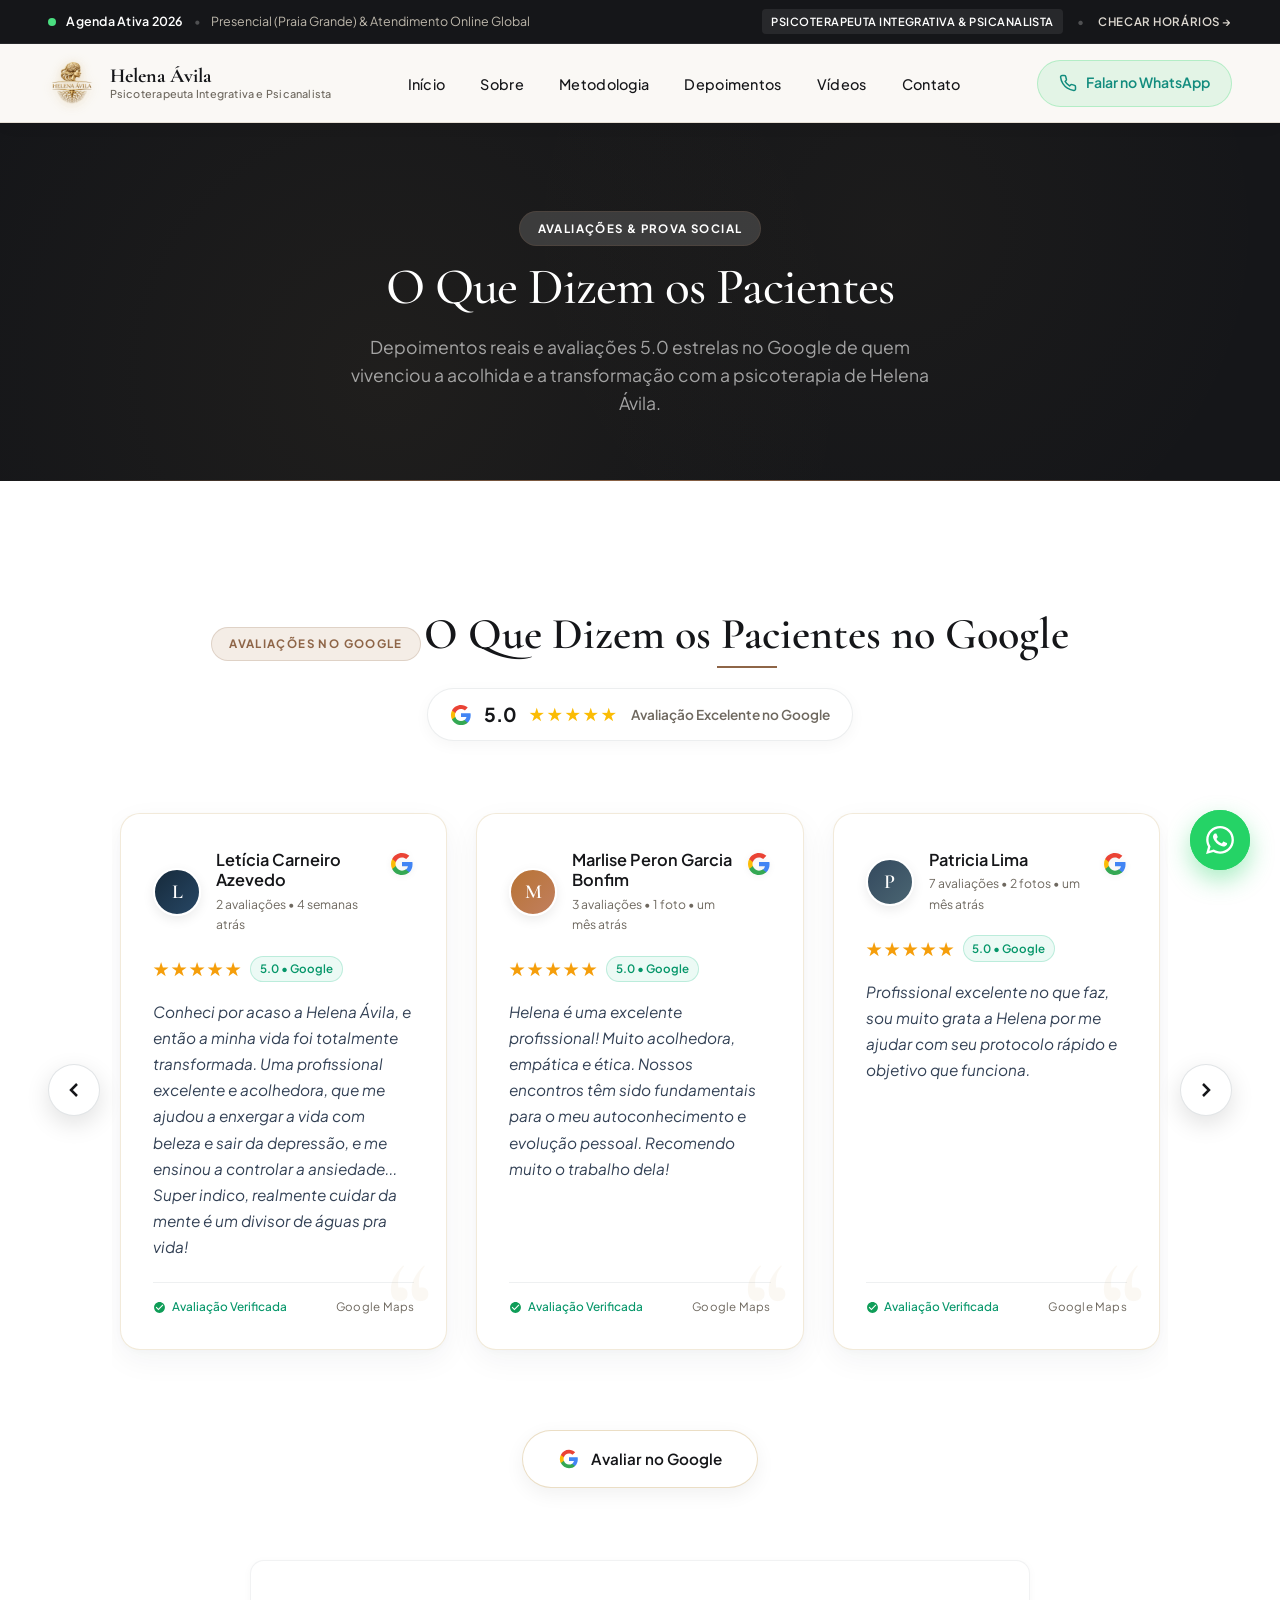
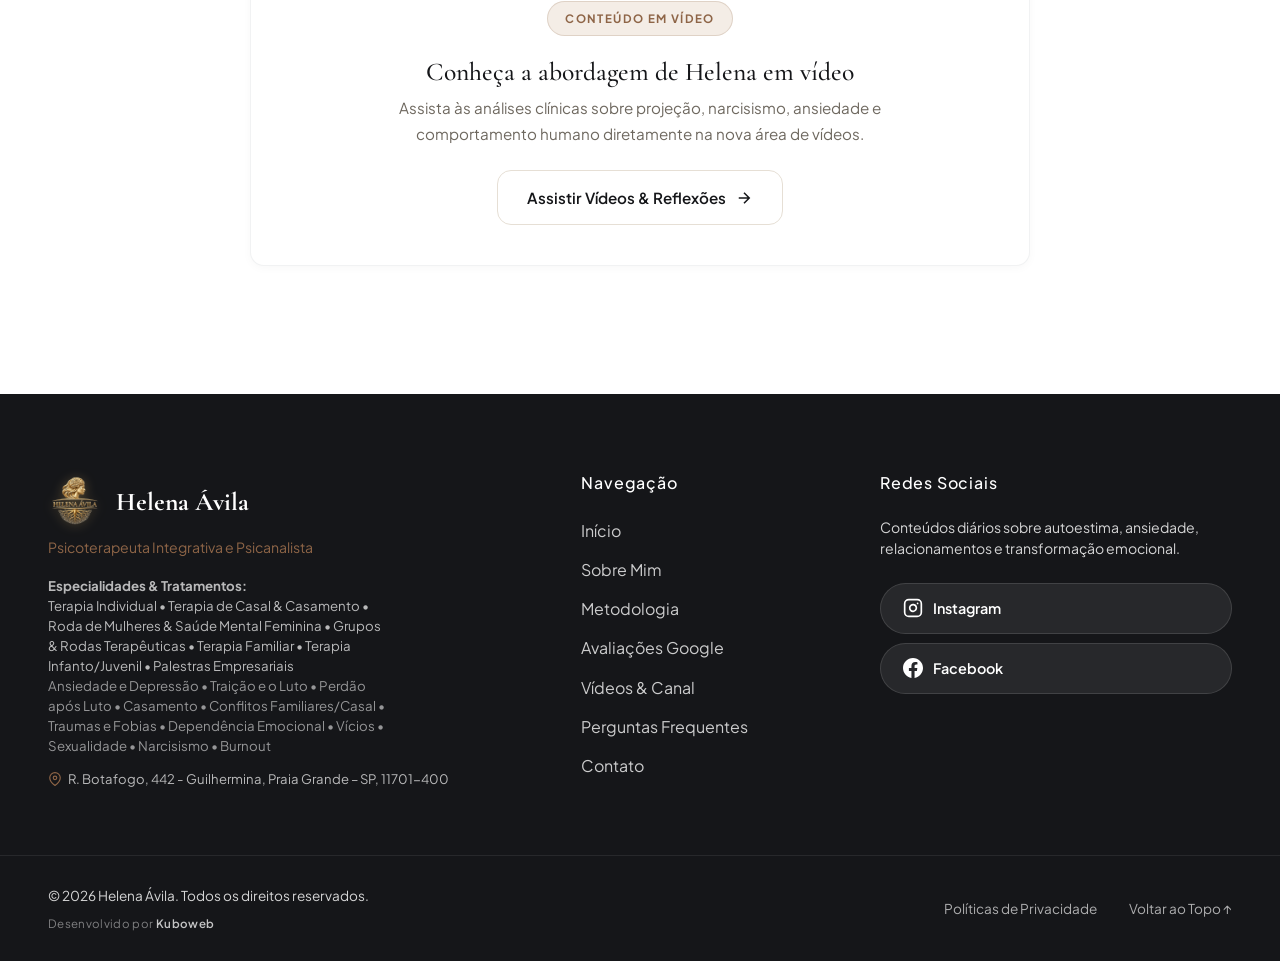
==== avaliacoes.html @ c3bb77c4 "feat(seo): add google-site-verification meta tag across all site pages" ====
<!DOCTYPE html>
<html lang="pt-BR">
<head>
    <meta charset="UTF-8">
    <meta name="viewport" content="width=device-width, initial-scale=1.0">
    <title>Avaliações & Depoimentos | Helena Ávila</title>
    <meta name="description" content="Depoimentos reais e avaliações no Google de pacientes que transformaram suas vidas através da psicoterapia integrativa com Helena Ávila.">
    <meta name="google-site-verification" content="e_6qO4ROod1NivXl5GPzTdFaNyLjVDfhzkwz6_L_9Yw">
    
    <!-- Favicon Oficial Helena Ávila -->
    <link rel="icon" type="image/svg+xml" href="assets/favicon.svg">
    <link rel="icon" type="image/png" sizes="32x32" href="assets/favicon-32x32.png">
    <link rel="icon" type="image/png" sizes="64x64" href="assets/favicon-64x64.png">
    <link rel="apple-touch-icon" sizes="180x180" href="assets/favicon-180x180.png">
    
    <!-- Google Fonts: Cormorant Garamond + Plus Jakarta Sans  -->
    <link rel="preconnect" href="https://fonts.googleapis.com">
    <link rel="preconnect" href="https://fonts.gstatic.com" crossorigin>
    <link href="https://fonts.googleapis.com/css2?family=Cormorant+Garamond:ital,wght@0,300;0,400;0,500;0,600;0,700;1,300;1,400;1,600&family=Plus+Jakarta+Sans:wght@300;400;500;600;700;800&display=swap" rel="stylesheet">
    
    <!-- Open Graph / Meta -->
    <meta property="og:type" content="website">
    <meta property="og:title" content="Avaliações & Depoimentos | Helena Ávila">
    <meta property="og:description" content="Veja depoimentos reais e vídeos explicativos sobre a abordagem integrativa da Dra. Helena Ávila.">
    <meta property="og:image" content="assets/helena.jpg">
    <meta property="og:locale" content="pt_BR">
    
    <!-- Twitter Card -->
    <meta name="twitter:card" content="summary_large_image">
    <meta name="twitter:title" content="Avaliações & Depoimentos | Helena Ávila">
    <meta name="twitter:description" content="Depoimentos reais e avaliações no Google sobre a psicoterapia com Helena Ávila.">
    <meta name="twitter:image" content="assets/helena.jpg">
    
    <link rel="canonical" href="https://helenaavilapsi.com.br/avaliacoes.html">
    <link rel="stylesheet" href="styles.css?v=35">
    <script src="https://gitzmynfamubetgujtmm.supabase.co/functions/v1/tracker-script?pid=a3b953c6-503e-4ae1-a17d-d6e2c3d93dae" defer></script>
</head>
<body>

    <!-- ================= TOP READING PROGRESS BAR ================= -->
    <div id="topProgressBar"></div>

    <!-- ================= TOP STATUS BAR  ================= -->
    <div class="top-status-bar">
        <div class="container top-status-inner">
            <div class="top-status-left">
                <span class="pulse-indicator"></span>
                <span class="status-agenda">Agenda Ativa 2026</span>
                <span class="status-divider">•</span>
                <span class="status-location">Presencial (Praia Grande) & Atendimento Online Global</span>
            </div>
            <div class="top-status-right">
                <span class="status-tag">Psicoterapeuta Integrativa & Psicanalista</span>
                <span class="status-divider">•</span>
                <a href="https://wa.me/5511995235839?text=Ol%C3%A1%20Helena,%20gostaria%20de%20consultar%20a%20disponibilidade%20de%20hor%C3%A1rios." target="_blank" rel="noopener noreferrer" class="status-link">
                    Checar Horários &rarr;
                </a>
            </div>
        </div>
    </div>

    <!-- 1. CABEÇALHO (HEADER) - Sticky & Glassmorphism -->
    <header class="header" id="header">
        <div class="container header-inner">
            <div class="logo">
                <a href="index.html#inicio" class="logo-link">
                    <span class="logo-mark">
                        <img src="assets/logo.png" alt="Helena Ávila" class="logo-img" width="48" height="48">
                    </span>
                    <div class="logo-text">
                        <span class="logo-name">Helena Ávila</span>
                        <span class="logo-title">Psicoterapeuta Integrativa e Psicanalista</span>
                    </div>
                </a>
            </div>
            
            <nav class="nav" id="nav">
                <ul class="nav-list">
                    <li><a href="index.html#inicio">Início</a></li>
                    <li><a href="sobre.html">Sobre</a></li>
                    <li><a href="index.html#metodologia">Metodologia</a></li>
                    <li><a href="avaliacoes.html" class="active">Depoimentos</a></li>
                    <li><a href="videos.html">Vídeos</a></li>
                    <li class="mobile-only-nav"><a href="index.html#faq">FAQ</a></li>
                    <li><a href="index.html#contato">Contato</a></li>
                </ul>
            </nav>
            
            <div class="header-cta">
                <a href="https://wa.me/5511995235839?text=Ol%C3%A1%20Helena,%20gostaria%20de%20agendar%20uma%20consulta." target="_blank" rel="noopener noreferrer" class="btn btn-whatsapp-header">
                    <svg width="18" height="18" viewBox="0 0 24 24" fill="none" stroke="currentColor" stroke-width="2" stroke-linecap="round" stroke-linejoin="round"><path d="M22 16.92v3a2 2 0 0 1-2.18 2 19.79 19.79 0 0 1-8.63-3.07 19.5 19.5 0 0 1-6-6 19.79 19.79 0 0 1-3.07-8.67A2 2 0 0 1 4.11 2h3a2 2 0 0 1 2 1.72 12.84 12.84 0 0 0 .7 2.81 2 2 0 0 1-.45 2.11L8.09 9.91a16 16 0 0 0 6 6l1.27-1.27a2 2 0 0 1 2.11-.45 12.84 12.84 0 0 0 2.81.7A2 2 0 0 1 22 16.92z"></path></svg>
                    <span>Falar no WhatsApp</span>
                </a>
            </div>
            
            <button class="mobile-menu-btn" id="mobile-menu-btn" aria-label="Abrir Menu">
                <svg width="24" height="24" viewBox="0 0 24 24" fill="none" stroke="currentColor" stroke-width="2" stroke-linecap="round" stroke-linejoin="round"><line x1="3" y1="12" x2="21" y2="12"></line><line x1="3" y1="6" x2="21" y2="6"></line><line x1="3" y1="18" x2="21" y2="18"></line></svg>
            </button>
        </div>
    </header>

    <!-- PAGE HERO BANNER -->
    <section class="page-hero" id="avaliacoes">
        <div class="container">
            <div class="page-hero-content reveal">
                <span class="section-tag light">AVALIAÇÕES & PROVA SOCIAL</span>
                <h1 class="page-hero-title">O Que Dizem os Pacientes</h1>
                <p class="page-hero-subtitle">Depoimentos reais e avaliações 5.0 estrelas no Google de quem vivenciou a acolhida e a transformação com a psicoterapia de Helena Ávila.</p>
            </div>
        </div>
    </section>

    <!-- SEÇÃO DEPOIMENTOS / AVALIAÇÕES DO GOOGLE -->
    <section class="testimonials section-padding" id="depoimentos">
        <div class="container">
            <div class="section-header text-center reveal reveal-delay-1">
                <span class="section-tag">AVALIAÇÕES NO GOOGLE</span>
                <h2 class="section-title">O Que Dizem os Pacientes no Google</h2>
                
                <!-- Google Overall Rating Badge -->
                <a href="https://www.google.com/maps/place/Praiagrandepsi/@-24.0033653,-46.4264921,17z/data=!4m18!1m9!3m8!1s0x94ce1db57f46091d:0x496f5e3bb13f9293!2sPraiagrandepsi!8m2!3d-24.0033653!4d-46.4217285!9m1!1b1!16s%2Fg%2F11bwhb7x9n!3m7!1s0x94ce1db57f46091d:0x496f5e3bb13f9293!8m2!3d-24.0033653!4d-46.4217285!9m1!1b1!16s%2Fg%2F11bwhb7x9n?entry=ttu&g_ep=EgoyMDI2MDgzMS4wIKXMDSoASAFQAw%3D%3D" target="_blank" rel="noopener noreferrer" class="google-rating-badge mt-sm" title="Ver avaliações no Google">
                    <svg width="22" height="22" viewBox="0 0 24 24"><path fill="#4285F4" d="M22.56 12.25c0-.78-.07-1.53-.2-2.25H12v4.26h5.92c-.26 1.37-1.04 2.53-2.21 3.31v2.77h3.57c2.08-1.92 3.28-4.74 3.28-8.09z"/><path fill="#34A853" d="M12 23c2.97 0 5.46-.98 7.28-2.66l-3.57-2.77c-.98.66-2.23 1.06-3.71 1.06-2.86 0-5.29-1.93-6.16-4.53H2.18v2.84C3.99 20.53 7.7 23 12 23z"/><path fill="#FBBC05" d="M5.84 14.09c-.22-.66-.35-1.36-.35-2.09s.13-1.43.35-2.09V7.06H2.18C1.43 8.55 1 10.22 1 12s.43 3.45 1.18 4.94l2.85-2.22.81-.63z"/><path fill="#EA4335" d="M12 5.38c1.62 0 3.06.56 4.21 1.64l3.15-3.15C17.45 2.09 14.97 1 12 1 7.7 1 3.99 3.47 2.18 7.06l3.66 2.84c.87-2.6 3.3-4.52 6.16-4.52z"/></svg>
                    <span class="score">5.0</span>
                    <span class="stars-gold">★★★★★</span>
                    <span class="count">Avaliação Excelente no Google</span>
                </a>
            </div>

            <div class="testimonials-carousel-wrapper reveal reveal-delay-1">
                <button class="carousel-btn prev-btn" id="prevReviewBtn" aria-label="Avaliação Anterior">
                    <svg width="24" height="24" viewBox="0 0 24 24" fill="none" stroke="currentColor" stroke-width="2.5"><path d="M15 18l-6-6 6-6"/></svg>
                </button>

                <div class="testimonials-slider" id="testimonialsSlider">
                <!-- Real Review 1 -->
                <div class="testimonial-card google-card reveal reveal-delay-1">
                    <div class="google-card-header">
                        <div class="author-avatar-google">L</div>
                        <div class="author-info">
                            <strong>Letícia Carneiro Azevedo</strong>
                            <span class="review-date">2 avaliações • 4 semanas atrás</span>
                        </div>
                        <svg class="google-g-icon" width="22" height="22" viewBox="0 0 24 24"><path fill="#4285F4" d="M22.56 12.25c0-.78-.07-1.53-.2-2.25H12v4.26h5.92c-.26 1.37-1.04 2.53-2.21 3.31v2.77h3.57c2.08-1.92 3.28-4.74 3.28-8.09z"/><path fill="#34A853" d="M12 23c2.97 0 5.46-.98 7.28-2.66l-3.57-2.77c-.98.66-2.23 1.06-3.71 1.06-2.86 0-5.29-1.93-6.16-4.53H2.18v2.84C3.99 20.53 7.7 23 12 23z"/><path fill="#FBBC05" d="M5.84 14.09c-.22-.66-.35-1.36-.35-2.09s.13-1.43.35-2.09V7.06H2.18C1.43 8.55 1 10.22 1 12s.43 3.45 1.18 4.94l2.85-2.22.81-.63z"/><path fill="#EA4335" d="M12 5.38c1.62 0 3.06.56 4.21 1.64l3.15-3.15C17.45 2.09 14.97 1 12 1 7.7 1 3.99 3.47 2.18 7.06l3.66 2.84c.87-2.6 3.3-4.52 6.16-4.52z"/></svg>
                    </div>
                    <div class="stars-gold mb-sm">★★★★★</div>
                    <p class="testimonial-quote">Conheci por acaso a Helena Ávila, e então a minha vida foi totalmente transformada. Uma profissional excelente e acolhedora, que me ajudou a enxergar a vida com beleza e sair da depressão, e me ensinou a controlar a ansiedade... Super indico, realmente cuidar da mente é um divisor de águas pra vida!</p>
                    <div class="testimonial-card-footer">
                        <span class="verified-tag"><svg width="13" height="13" viewBox="0 0 24 24" fill="#0F9D58"><path d="M12 2C6.48 2 2 6.48 2 12s4.48 10 10 10 10-4.48 10-10S17.52 2 12 2zm-2 15l-5-5 1.41-1.41L10 14.17l7.59-7.59L19 8l-9 9z"/></svg>Avaliação Verificada</span>
                        <span class="source-tag">Google Maps</span>
                    </div>
                </div>

                <!-- Real Review 2 -->
                <div class="testimonial-card google-card reveal reveal-delay-1">
                    <div class="google-card-header">
                        <div class="author-avatar-google">M</div>
                        <div class="author-info">
                            <strong>Marlise Peron Garcia Bonfim</strong>
                            <span class="review-date">3 avaliações • 1 foto • um mês atrás</span>
                        </div>
                        <svg class="google-g-icon" width="22" height="22" viewBox="0 0 24 24"><path fill="#4285F4" d="M22.56 12.25c0-.78-.07-1.53-.2-2.25H12v4.26h5.92c-.26 1.37-1.04 2.53-2.21 3.31v2.77h3.57c2.08-1.92 3.28-4.74 3.28-8.09z"/><path fill="#34A853" d="M12 23c2.97 0 5.46-.98 7.28-2.66l-3.57-2.77c-.98.66-2.23 1.06-3.71 1.06-2.86 0-5.29-1.93-6.16-4.53H2.18v2.84C3.99 20.53 7.7 23 12 23z"/><path fill="#FBBC05" d="M5.84 14.09c-.22-.66-.35-1.36-.35-2.09s.13-1.43.35-2.09V7.06H2.18C1.43 8.55 1 10.22 1 12s.43 3.45 1.18 4.94l2.85-2.22.81-.63z"/><path fill="#EA4335" d="M12 5.38c1.62 0 3.06.56 4.21 1.64l3.15-3.15C17.45 2.09 14.97 1 12 1 7.7 1 3.99 3.47 2.18 7.06l3.66 2.84c.87-2.6 3.3-4.52 6.16-4.52z"/></svg>
                    </div>
                    <div class="stars-gold mb-sm">★★★★★</div>
                    <p class="testimonial-quote">Helena é uma excelente profissional! Muito acolhedora, empática e ética. Nossos encontros têm sido fundamentais para o meu autoconhecimento e evolução pessoal. Recomendo muito o trabalho dela!</p>
                    <div class="testimonial-card-footer">
                        <span class="verified-tag"><svg width="13" height="13" viewBox="0 0 24 24" fill="#0F9D58"><path d="M12 2C6.48 2 2 6.48 2 12s4.48 10 10 10 10-4.48 10-10S17.52 2 12 2zm-2 15l-5-5 1.41-1.41L10 14.17l7.59-7.59L19 8l-9 9z"/></svg>Avaliação Verificada</span>
                        <span class="source-tag">Google Maps</span>
                    </div>
                </div>

                <!-- Real Review 3 -->
                <div class="testimonial-card google-card reveal reveal-delay-1">
                    <div class="google-card-header">
                        <div class="author-avatar-google">P</div>
                        <div class="author-info">
                            <strong>Patricia Lima</strong>
                            <span class="review-date">7 avaliações • 2 fotos • um mês atrás</span>
                        </div>
                        <svg class="google-g-icon" width="22" height="22" viewBox="0 0 24 24"><path fill="#4285F4" d="M22.56 12.25c0-.78-.07-1.53-.2-2.25H12v4.26h5.92c-.26 1.37-1.04 2.53-2.21 3.31v2.77h3.57c2.08-1.92 3.28-4.74 3.28-8.09z"/><path fill="#34A853" d="M12 23c2.97 0 5.46-.98 7.28-2.66l-3.57-2.77c-.98.66-2.23 1.06-3.71 1.06-2.86 0-5.29-1.93-6.16-4.53H2.18v2.84C3.99 20.53 7.7 23 12 23z"/><path fill="#FBBC05" d="M5.84 14.09c-.22-.66-.35-1.36-.35-2.09s.13-1.43.35-2.09V7.06H2.18C1.43 8.55 1 10.22 1 12s.43 3.45 1.18 4.94l2.85-2.22.81-.63z"/><path fill="#EA4335" d="M12 5.38c1.62 0 3.06.56 4.21 1.64l3.15-3.15C17.45 2.09 14.97 1 12 1 7.7 1 3.99 3.47 2.18 7.06l3.66 2.84c.87-2.6 3.3-4.52 6.16-4.52z"/></svg>
                    </div>
                    <div class="stars-gold mb-sm">★★★★★</div>
                    <p class="testimonial-quote">Profissional excelente no que faz, sou muito grata a Helena por me ajudar com seu protocolo rápido e objetivo que funciona.</p>
                    <div class="testimonial-card-footer">
                        <span class="verified-tag"><svg width="13" height="13" viewBox="0 0 24 24" fill="#0F9D58"><path d="M12 2C6.48 2 2 6.48 2 12s4.48 10 10 10 10-4.48 10-10S17.52 2 12 2zm-2 15l-5-5 1.41-1.41L10 14.17l7.59-7.59L19 8l-9 9z"/></svg>Avaliação Verificada</span>
                        <span class="source-tag">Google Maps</span>
                    </div>
                </div>

                <!-- Real Review 4 -->
                <div class="testimonial-card google-card reveal reveal-delay-1">
                    <div class="google-card-header">
                        <div class="author-avatar-google">E</div>
                        <div class="author-info">
                            <strong>Eduardo Luiz da Silva</strong>
                            <span class="review-date">2 avaliações • um mês atrás</span>
                        </div>
                        <svg class="google-g-icon" width="22" height="22" viewBox="0 0 24 24"><path fill="#4285F4" d="M22.56 12.25c0-.78-.07-1.53-.2-2.25H12v4.26h5.92c-.26 1.37-1.04 2.53-2.21 3.31v2.77h3.57c2.08-1.92 3.28-4.74 3.28-8.09z"/><path fill="#34A853" d="M12 23c2.97 0 5.46-.98 7.28-2.66l-3.57-2.77c-.98.66-2.23 1.06-3.71 1.06-2.86 0-5.29-1.93-6.16-4.53H2.18v2.84C3.99 20.53 7.7 23 12 23z"/><path fill="#FBBC05" d="M5.84 14.09c-.22-.66-.35-1.36-.35-2.09s.13-1.43.35-2.09V7.06H2.18C1.43 8.55 1 10.22 1 12s.43 3.45 1.18 4.94l2.85-2.22.81-.63z"/><path fill="#EA4335" d="M12 5.38c1.62 0 3.06.56 4.21 1.64l3.15-3.15C17.45 2.09 14.97 1 12 1 7.7 1 3.99 3.47 2.18 7.06l3.66 2.84c.87-2.6 3.3-4.52 6.16-4.52z"/></svg>
                    </div>
                    <div class="stars-gold mb-sm">★★★★★</div>
                    <p class="testimonial-quote">Vou contar como está sendo minha experiência, estamos realizando a terapia de casal com a Dra. Helena... Eu e minha esposa particularmente adoramos o método de trabalho dela. É uma terapia onde você tem começo, meio e fim. Agradecemos muito pela ajuda.</p>
                    <div class="testimonial-card-footer">
                        <span class="verified-tag"><svg width="13" height="13" viewBox="0 0 24 24" fill="#0F9D58"><path d="M12 2C6.48 2 2 6.48 2 12s4.48 10 10 10 10-4.48 10-10S17.52 2 12 2zm-2 15l-5-5 1.41-1.41L10 14.17l7.59-7.59L19 8l-9 9z"/></svg>Avaliação Verificada</span>
                        <span class="source-tag">Google Maps</span>
                    </div>
                </div>

                <!-- Real Review 5 -->
                <div class="testimonial-card google-card reveal reveal-delay-1">
                    <div class="google-card-header">
                        <div class="author-avatar-google">R</div>
                        <div class="author-info">
                            <strong>Rose Domingues</strong>
                            <span class="review-date">1 avaliação • um mês atrás</span>
                        </div>
                        <svg class="google-g-icon" width="22" height="22" viewBox="0 0 24 24"><path fill="#4285F4" d="M22.56 12.25c0-.78-.07-1.53-.2-2.25H12v4.26h5.92c-.26 1.37-1.04 2.53-2.21 3.31v2.77h3.57c2.08-1.92 3.28-4.74 3.28-8.09z"/><path fill="#34A853" d="M12 23c2.97 0 5.46-.98 7.28-2.66l-3.57-2.77c-.98.66-2.23 1.06-3.71 1.06-2.86 0-5.29-1.93-6.16-4.53H2.18v2.84C3.99 20.53 7.7 23 12 23z"/><path fill="#FBBC05" d="M5.84 14.09c-.22-.66-.35-1.36-.35-2.09s.13-1.43.35-2.09V7.06H2.18C1.43 8.55 1 10.22 1 12s.43 3.45 1.18 4.94l2.85-2.22.81-.63z"/><path fill="#EA4335" d="M12 5.38c1.62 0 3.06.56 4.21 1.64l3.15-3.15C17.45 2.09 14.97 1 12 1 7.7 1 3.99 3.47 2.18 7.06l3.66 2.84c.87-2.6 3.3-4.52 6.16-4.52z"/></svg>
                    </div>
                    <div class="stars-gold mb-sm">★★★★★</div>
                    <p class="testimonial-quote">Cheguei numa situação em que realmente precisava de ajuda de uma profissional como a Dra. Helena Ávila, que me ajudou e continua me ajudando a destravar vários pontos da minha vida. Uma profissional que honra seu trabalho e atua com uma calmaria admirável. Só tenho a agradecer de coração.</p>
                    <div class="testimonial-card-footer">
                        <span class="verified-tag"><svg width="13" height="13" viewBox="0 0 24 24" fill="#0F9D58"><path d="M12 2C6.48 2 2 6.48 2 12s4.48 10 10 10 10-4.48 10-10S17.52 2 12 2zm-2 15l-5-5 1.41-1.41L10 14.17l7.59-7.59L19 8l-9 9z"/></svg>Avaliação Verificada</span>
                        <span class="source-tag">Google Maps</span>
                    </div>
                </div>

                <!-- Real Review 6 -->
                <div class="testimonial-card google-card reveal reveal-delay-1">
                    <div class="google-card-header">
                        <div class="author-avatar-google">N</div>
                        <div class="author-info">
                            <strong>Next info</strong>
                            <span class="review-date">1 avaliação • um mês atrás</span>
                        </div>
                        <svg class="google-g-icon" width="22" height="22" viewBox="0 0 24 24"><path fill="#4285F4" d="M22.56 12.25c0-.78-.07-1.53-.2-2.25H12v4.26h5.92c-.26 1.37-1.04 2.53-2.21 3.31v2.77h3.57c2.08-1.92 3.28-4.74 3.28-8.09z"/><path fill="#34A853" d="M12 23c2.97 0 5.46-.98 7.28-2.66l-3.57-2.77c-.98.66-2.23 1.06-3.71 1.06-2.86 0-5.29-1.93-6.16-4.53H2.18v2.84C3.99 20.53 7.7 23 12 23z"/><path fill="#FBBC05" d="M5.84 14.09c-.22-.66-.35-1.36-.35-2.09s.13-1.43.35-2.09V7.06H2.18C1.43 8.55 1 10.22 1 12s.43 3.45 1.18 4.94l2.85-2.22.81-.63z"/><path fill="#EA4335" d="M12 5.38c1.62 0 3.06.56 4.21 1.64l3.15-3.15C17.45 2.09 14.97 1 12 1 7.7 1 3.99 3.47 2.18 7.06l3.66 2.84c.87-2.6 3.3-4.52 6.16-4.52z"/></svg>
                    </div>
                    <div class="stars-gold mb-sm">★★★★★</div>
                    <p class="testimonial-quote">Passei com a Dra. Helena em terapia de casal. Foi excelente, conseguimos hoje ter um olhar e um diálogo diferente e com certeza muito melhor. Muito obrigada.</p>
                    <div class="testimonial-card-footer">
                        <span class="verified-tag"><svg width="13" height="13" viewBox="0 0 24 24" fill="#0F9D58"><path d="M12 2C6.48 2 2 6.48 2 12s4.48 10 10 10 10-4.48 10-10S17.52 2 12 2zm-2 15l-5-5 1.41-1.41L10 14.17l7.59-7.59L19 8l-9 9z"/></svg>Avaliação Verificada</span>
                        <span class="source-tag">Google Maps</span>
                    </div>
                </div>

                <!-- Real Review 7 -->
                <div class="testimonial-card google-card reveal reveal-delay-1">
                    <div class="google-card-header">
                        <div class="author-avatar-google">H</div>
                        <div class="author-info">
                            <strong>Henrique Augusto</strong>
                            <span class="review-date">1 avaliação • um mês atrás</span>
                        </div>
                        <svg class="google-g-icon" width="22" height="22" viewBox="0 0 24 24"><path fill="#4285F4" d="M22.56 12.25c0-.78-.07-1.53-.2-2.25H12v4.26h5.92c-.26 1.37-1.04 2.53-2.21 3.31v2.77h3.57c2.08-1.92 3.28-4.74 3.28-8.09z"/><path fill="#34A853" d="M12 23c2.97 0 5.46-.98 7.28-2.66l-3.57-2.77c-.98.66-2.23 1.06-3.71 1.06-2.86 0-5.29-1.93-6.16-4.53H2.18v2.84C3.99 20.53 7.7 23 12 23z"/><path fill="#FBBC05" d="M5.84 14.09c-.22-.66-.35-1.36-.35-2.09s.13-1.43.35-2.09V7.06H2.18C1.43 8.55 1 10.22 1 12s.43 3.45 1.18 4.94l2.85-2.22.81-.63z"/><path fill="#EA4335" d="M12 5.38c1.62 0 3.06.56 4.21 1.64l3.15-3.15C17.45 2.09 14.97 1 12 1 7.7 1 3.99 3.47 2.18 7.06l3.66 2.84c.87-2.6 3.3-4.52 6.16-4.52z"/></svg>
                    </div>
                    <div class="stars-gold mb-sm">★★★★★</div>
                    <p class="testimonial-quote">Dra. Helena, excelente profissional. Adorei o método de atendimento por protocolo. Muita gratidão pelo acolhimento e pelos resultados.</p>
                    <div class="testimonial-card-footer">
                        <span class="verified-tag"><svg width="13" height="13" viewBox="0 0 24 24" fill="#0F9D58"><path d="M12 2C6.48 2 2 6.48 2 12s4.48 10 10 10 10-4.48 10-10S17.52 2 12 2zm-2 15l-5-5 1.41-1.41L10 14.17l7.59-7.59L19 8l-9 9z"/></svg>Avaliação Verificada</span>
                        <span class="source-tag">Google Maps</span>
                    </div>
                </div>

                <!-- Real Review 8 -->
                <div class="testimonial-card google-card reveal reveal-delay-1">
                    <div class="google-card-header">
                        <div class="author-avatar-google">M</div>
                        <div class="author-info">
                            <strong>Miriam Silva</strong>
                            <span class="review-date">4 avaliações • 3 fotos • 5 meses atrás</span>
                        </div>
                        <svg class="google-g-icon" width="22" height="22" viewBox="0 0 24 24"><path fill="#4285F4" d="M22.56 12.25c0-.78-.07-1.53-.2-2.25H12v4.26h5.92c-.26 1.37-1.04 2.53-2.21 3.31v2.77h3.57c2.08-1.92 3.28-4.74 3.28-8.09z"/><path fill="#34A853" d="M12 23c2.97 0 5.46-.98 7.28-2.66l-3.57-2.77c-.98.66-2.23 1.06-3.71 1.06-2.86 0-5.29-1.93-6.16-4.53H2.18v2.84C3.99 20.53 7.7 23 12 23z"/><path fill="#FBBC05" d="M5.84 14.09c-.22-.66-.35-1.36-.35-2.09s.13-1.43.35-2.09V7.06H2.18C1.43 8.55 1 10.22 1 12s.43 3.45 1.18 4.94l2.85-2.22.81-.63z"/><path fill="#EA4335" d="M12 5.38c1.62 0 3.06.56 4.21 1.64l3.15-3.15C17.45 2.09 14.97 1 12 1 7.7 1 3.99 3.47 2.18 7.06l3.66 2.84c.87-2.6 3.3-4.52 6.16-4.52z"/></svg>
                    </div>
                    <div class="stars-gold mb-sm">★★★★★</div>
                    <p class="testimonial-quote">Dra. Helena me ajudou muito na terapia de casal. A integração de Neurociência e Constelação pra mim foram o grande diferencial. Obrigada e indico com certeza. Poucas sessões e já me sinto outra pessoa.</p>
                    <div class="testimonial-card-footer">
                        <span class="verified-tag"><svg width="13" height="13" viewBox="0 0 24 24" fill="#0F9D58"><path d="M12 2C6.48 2 2 6.48 2 12s4.48 10 10 10 10-4.48 10-10S17.52 2 12 2zm-2 15l-5-5 1.41-1.41L10 14.17l7.59-7.59L19 8l-9 9z"/></svg>Avaliação Verificada</span>
                        <span class="source-tag">Google Maps</span>
                    </div>
                </div>

                <!-- Real Review 9 -->
                <div class="testimonial-card google-card reveal reveal-delay-1">
                    <div class="google-card-header">
                        <div class="author-avatar-google">P</div>
                        <div class="author-info">
                            <strong>Perfumerie Bronze</strong>
                            <span class="review-date">1 avaliação • 5 meses atrás</span>
                        </div>
                        <svg class="google-g-icon" width="22" height="22" viewBox="0 0 24 24"><path fill="#4285F4" d="M22.56 12.25c0-.78-.07-1.53-.2-2.25H12v4.26h5.92c-.26 1.37-1.04 2.53-2.21 3.31v2.77h3.57c2.08-1.92 3.28-4.74 3.28-8.09z"/><path fill="#34A853" d="M12 23c2.97 0 5.46-.98 7.28-2.66l-3.57-2.77c-.98.66-2.23 1.06-3.71 1.06-2.86 0-5.29-1.93-6.16-4.53H2.18v2.84C3.99 20.53 7.7 23 12 23z"/><path fill="#FBBC05" d="M5.84 14.09c-.22-.66-.35-1.36-.35-2.09s.13-1.43.35-2.09V7.06H2.18C1.43 8.55 1 10.22 1 12s.43 3.45 1.18 4.94l2.85-2.22.81-.63z"/><path fill="#EA4335" d="M12 5.38c1.62 0 3.06.56 4.21 1.64l3.15-3.15C17.45 2.09 14.97 1 12 1 7.7 1 3.99 3.47 2.18 7.06l3.66 2.84c.87-2.6 3.3-4.52 6.16-4.52z"/></svg>
                    </div>
                    <div class="stars-gold mb-sm">★★★★★</div>
                    <p class="testimonial-quote">Dra. Helena Ávila, desde a primeira sessão já vi que o processo seria transformador. As técnicas aplicadas e as sessões são simplesmente esclarecedoras. O melhor é termos uma verdadeira aula de como a mente funciona para mudar padrões. Gratidão, super indico.</p>
                    <div class="testimonial-card-footer">
                        <span class="verified-tag"><svg width="13" height="13" viewBox="0 0 24 24" fill="#0F9D58"><path d="M12 2C6.48 2 2 6.48 2 12s4.48 10 10 10 10-4.48 10-10S17.52 2 12 2zm-2 15l-5-5 1.41-1.41L10 14.17l7.59-7.59L19 8l-9 9z"/></svg>Avaliação Verificada</span>
                        <span class="source-tag">Google Maps</span>
                    </div>
                </div>

                <!-- Real Review 10 -->
                <div class="testimonial-card google-card reveal reveal-delay-1">
                    <div class="google-card-header">
                        <div class="author-avatar-google">F</div>
                        <div class="author-info">
                            <strong>Fernando Mathias</strong>
                            <span class="review-date">2 avaliações • 5 meses atrás</span>
                        </div>
                        <svg class="google-g-icon" width="22" height="22" viewBox="0 0 24 24"><path fill="#4285F4" d="M22.56 12.25c0-.78-.07-1.53-.2-2.25H12v4.26h5.92c-.26 1.37-1.04 2.53-2.21 3.31v2.77h3.57c2.08-1.92 3.28-4.74 3.28-8.09z"/><path fill="#34A853" d="M12 23c2.97 0 5.46-.98 7.28-2.66l-3.57-2.77c-.98.66-2.23 1.06-3.71 1.06-2.86 0-5.29-1.93-6.16-4.53H2.18v2.84C3.99 20.53 7.7 23 12 23z"/><path fill="#FBBC05" d="M5.84 14.09c-.22-.66-.35-1.36-.35-2.09s.13-1.43.35-2.09V7.06H2.18C1.43 8.55 1 10.22 1 12s.43 3.45 1.18 4.94l2.85-2.22.81-.63z"/><path fill="#EA4335" d="M12 5.38c1.62 0 3.06.56 4.21 1.64l3.15-3.15C17.45 2.09 14.97 1 12 1 7.7 1 3.99 3.47 2.18 7.06l3.66 2.84c.87-2.6 3.3-4.52 6.16-4.52z"/></svg>
                    </div>
                    <div class="stars-gold mb-sm">★★★★★</div>
                    <p class="testimonial-quote">O que dizer sobre a pessoa que me tirou do olho do furacão? Dra. Helena, você foi fantástica. Graças à terapia minha vida mudou completamente, meu relacionamento se reestruturou e vivemos em paz e felizes. Obrigado por tudo.</p>
                    <div class="testimonial-card-footer">
                        <span class="verified-tag"><svg width="13" height="13" viewBox="0 0 24 24" fill="#0F9D58"><path d="M12 2C6.48 2 2 6.48 2 12s4.48 10 10 10 10-4.48 10-10S17.52 2 12 2zm-2 15l-5-5 1.41-1.41L10 14.17l7.59-7.59L19 8l-9 9z"/></svg>Avaliação Verificada</span>
                        <span class="source-tag">Google Maps</span>
                    </div>
                </div>
            </div>

            <button class="carousel-btn next-btn" id="nextReviewBtn" aria-label="Próxima Avaliação">
                <svg width="24" height="24" viewBox="0 0 24 24" fill="none" stroke="currentColor" stroke-width="2.5"><path d="M9 18l6-6-6-6"/></svg>
            </button>
        </div>

        <div class="carousel-action text-center mt-lg reveal reveal-delay-1">
            <a href="https://www.google.com/maps/place/Praiagrandepsi/@-24.0033653,-46.4264921,17z/data=!4m18!1m9!3m8!1s0x94ce1db57f46091d:0x496f5e3bb13f9293!2sPraiagrandepsi!8m2!3d-24.0033653!4d-46.4217285!9m1!1b1!16s%2Fg%2F11bwhb7x9n!3m7!1s0x94ce1db57f46091d:0x496f5e3bb13f9293!8m2!3d-24.0033653!4d-46.4217285!9m1!1b1!16s%2Fg%2F11bwhb7x9n?entry=ttu&g_ep=EgoyMDI2MDgzMS4wIKXMDSoASAFQAw%3D%3D" target="_blank" rel="noopener noreferrer" class="btn btn-secondary btn-google-review" style="display:inline-flex; align-items:center; justify-content:center; gap:0.75rem; padding:0.95rem 2.2rem; background:#FFFFFF; color:var(--color-navy); border:1.5px solid rgba(197,160,89,0.35); border-radius:50px; font-weight:600; text-decoration:none; box-shadow:0 6px 20px rgba(0,0,0,0.06);">
                <svg width="20" height="20" viewBox="0 0 24 24"><path fill="#4285F4" d="M22.56 12.25c0-.78-.07-1.53-.2-2.25H12v4.26h5.92c-.26 1.37-1.04 2.53-2.21 3.31v2.77h3.57c2.08-1.92 3.28-4.74 3.28-8.09z"/><path fill="#34A853" d="M12 23c2.97 0 5.46-.98 7.28-2.66l-3.57-2.77c-.98.66-2.23 1.06-3.71 1.06-2.86 0-5.29-1.93-6.16-4.53H2.18v2.84C3.99 20.53 7.7 23 12 23z"/><path fill="#FBBC05" d="M5.84 14.09c-.22-.66-.35-1.36-.35-2.09s.13-1.43.35-2.09V7.06H2.18C1.43 8.55 1 10.22 1 12s.43 3.45 1.18 4.94l2.85-2.22.81-.63z"/><path fill="#EA4335" d="M12 5.38c1.62 0 3.06.56 4.21 1.64l3.15-3.15C17.45 2.09 14.97 1 12 1 7.7 1 3.99 3.47 2.18 7.06l3.66 2.84c.87-2.6 3.3-4.52 6.16-4.52z"/></svg>
                <span>Avaliar no Google</span>
            </a>
        </div>

        <!-- Card de Ligação para a Seção de Vídeos -->
        <div class="video-bridge-card reveal" style="margin-top: 4.5rem; text-align: center; background: #FFFFFF; padding: 2.5rem 2rem; border-radius: var(--radius-md); border: 1px solid rgba(22,42,59,0.06); box-shadow: var(--shadow-subtle); max-width: 780px; margin-left: auto; margin-right: auto;">
            <span class="section-tag">CONTEÚDO EM VÍDEO</span>
            <h3 style="font-family: var(--font-serif); font-size: 1.6rem; color: var(--color-navy); margin: 0.6rem 0 0.5rem;">Conheça a abordagem de Helena em vídeo</h3>
            <p style="color: var(--color-text-muted); max-width: 540px; margin: 0 auto 1.5rem; font-size: 0.95rem;">Assista às análises clínicas sobre projeção, narcisismo, ansiedade e comportamento humano diretamente na nova área de vídeos.</p>
            <a href="videos.html" class="btn btn-outline">
                <span>Assistir Vídeos & Reflexões</span>
                <svg width="18" height="18" viewBox="0 0 24 24" fill="none" stroke="currentColor" stroke-width="2"><path d="M5 12h14M12 5l7 7-7 7"/></svg>
            </a>
        </div>
    </div>
</section>

    <!-- 7. RODAPÉ (FOOTER) -->
    <footer class="footer">
        <div class="container footer-inner">
            <div class="footer-col brand-col">
                <div class="footer-logo">
                    <span class="logo-mark footer-logo-mark">
                        <img src="assets/logo.png" alt="Helena Ávila" class="logo-img" width="54" height="54">
                    </span>
                    <span>Helena Ávila</span>
                </div>
                <p class="footer-tagline">Psicoterapeuta Integrativa e Psicanalista</p>
                <p class="footer-audience" style="font-size:0.83rem; line-height:1.5; color:rgba(255,255,255,0.7);"><strong>Especialidades & Tratamentos:</strong><br>Terapia Individual • Terapia de Casal & Casamento • Roda de Mulheres & Saúde Mental Feminina • Grupos & Rodas Terapêuticas • Terapia Familiar • Terapia Infanto/Juvenil • Palestras Empresariais<br><span style="color:rgba(255,255,255,0.55);">Ansiedade e Depressão • Traição e o Luto • Perdão após Luto • Casamento • Conflitos Familiares/Casal • Traumas e Fobias • Dependência Emocional • Vícios • Sexualidade • Narcisismo • Burnout</span></p>
                <p class="footer-address mt-sm" style="font-size:0.82rem; color:rgba(255,255,255,0.7); display:flex; align-items:center; gap:0.4rem;"><a href="https://maps.app.goo.gl/bXotk5yftdAp8iNk8" target="_blank" rel="noopener noreferrer" style="color:inherit; text-decoration:none; display:flex; align-items:center; gap:0.4rem;"><svg width="14" height="14" viewBox="0 0 24 24" fill="none" stroke="var(--color-terracotta)" stroke-width="2"><path d="M21 10c0 7-9 13-9 13s-9-6-9-13a9 9 0 0 1 18 0z"></path><circle cx="12" cy="10" r="3"></circle></svg> R. Botafogo, 442 - Guilhermina, Praia Grande – SP, 11701-400</a></p>
            </div>
            
            <div class="footer-col links-col">
                <h4>Navegação</h4>
                <ul>
                    <li><a href="index.html#inicio">Início</a></li>
                    <li><a href="sobre.html">Sobre Mim</a></li>
                    <li><a href="index.html#metodologia">Metodologia</a></li>
                    <li><a href="avaliacoes.html">Avaliações Google</a></li>
                    <li><a href="videos.html">Vídeos & Canal</a></li>
                    <li><a href="index.html#faq">Perguntas Frequentes</a></li>
                    <li><a href="index.html#contato">Contato</a></li>
                </ul>
            </div>
            
            <div class="footer-col social-col">
                <h4>Redes Sociais</h4>
                <p class="social-info">Conteúdos diários sobre autoestima, ansiedade, relacionamentos e transformação emocional.</p>
                <div style="display:flex; flex-direction:column; gap:0.6rem;">
                    <a href="https://www.instagram.com/psihelenaavila/" target="_blank" rel="noopener noreferrer" class="instagram-btn">
                        <svg width="20" height="20" viewBox="0 0 24 24" fill="none" stroke="currentColor" stroke-width="2" stroke-linecap="round" stroke-linejoin="round"><rect x="2" y="2" width="20" height="20" rx="5" ry="5"></rect><path d="M16 11.37A4 4 0 1 1 12.63 8 4 4 0 0 1 16 11.37z"></path><line x1="17.5" y1="6.5" x2="17.51" y2="6.5"></line></svg>
                        <span>Instagram</span>
                    </a>
                    <a href="https://www.facebook.com/share/1CoARC91qZ/?mibextid=wwXIfr" target="_blank" rel="noopener noreferrer" class="facebook-btn">
                        <svg width="20" height="20" viewBox="0 0 24 24" fill="currentColor"><path d="M24 12.073c0-6.627-5.373-12-12-12s-12 5.373-12 12c0 5.99 4.388 10.954 10.125 11.854v-8.385H7.078v-3.47h3.047V9.43c0-3.007 1.792-4.669 4.533-4.669 1.312 0 2.686.235 2.686.235v2.953H15.83c-1.491 0-1.956.925-1.956 1.874v2.25h3.328l-.532 3.47h-2.796v8.385C19.612 23.027 24 18.062 24 12.073z"/></svg>
                        <span>Facebook</span>
                    </a>
                </div>
            </div>
        </div>
        
        <div class="footer-bottom">
            <div class="container footer-bottom-inner">
                <div class="footer-copyright">
                    <p>&copy; 2026 Helena Ávila. Todos os direitos reservados.</p>
                    <p style="font-size: 0.72rem; color: rgba(255,255,255,0.45); margin-top: 0.4rem; letter-spacing: 0.03em;">
                        Desenvolvido por <a href="https://kuboweb.com.br/" target="_blank" rel="noopener noreferrer" class="kuboweb-link">Kuboweb</a>
                    </p>
                </div>
                <div class="footer-legal">
                    <a href="privacidade.html">Políticas de Privacidade</a>
                    <a href="#avaliacoes">Voltar ao Topo &uarr;</a>
                </div>
            </div>
        </div>
    </footer>

    <!-- Floating WhatsApp Widget -->
    <a href="https://wa.me/5511995235839?text=Ol%C3%A1%20Helena,%20gostaria%20de%20tirar%20uma%20d%C3%BAvida%20e%20saber%20mais%20sobre%20os%20atendimentos." target="_blank" rel="noopener noreferrer" class="floating-whatsapp" aria-label="Falar com a Helena no WhatsApp">
        <svg width="28" height="28" viewBox="0 0 24 24" fill="white"><path d="M.057 24l1.687-6.163c-1.041-1.804-1.588-3.849-1.587-5.946.003-6.556 5.338-11.891 11.893-11.891 3.181.001 6.167 1.24 8.413 3.488 2.245 2.248 3.481 5.236 3.48 8.414-.003 6.557-5.338 11.892-11.893 11.892-1.99-.001-3.951-.5-5.688-1.448l-6.205 1.654zm6.597-3.807c1.676.995 3.276 1.591 5.392 1.592 5.448 0 9.886-4.434 9.889-9.885.002-5.462-4.415-9.89-9.881-9.892-5.452 0-9.887 4.434-9.889 9.884-.001 2.225.651 3.891 1.746 5.634l-.999 3.648 3.742-.981zm11.387-5.464c-.074-.124-.272-.198-.57-.347-.297-.149-1.758-.868-2.031-.967-.272-.099-.47-.149-.669.149-.198.297-.768.967-.941 1.165-.173.198-.347.223-.644.074-.297-.149-1.255-.462-2.39-1.475-.883-.788-1.48-1.761-1.653-2.059-.173-.297-.018-.458.13-.606.134-.133.297-.347.446-.521.151-.172.2-.296.3-.495.099-.198.05-.372-.025-.521-.075-.148-.669-1.611-.916-2.206-.242-.579-.487-.501-.669-.51l-.57-.01c-.198 0-.52.074-.792.372s-1.04 1.016-1.04 2.479 1.065 2.876 1.213 3.074c.149.198 2.095 3.2 5.076 4.487.709.306 1.263.489 1.694.626.712.226 1.36.194 1.872.118.571-.085 1.758-.719 2.006-1.413.248-.695.248-1.29.173-1.414z"/></svg>
        <span class="wa-tooltip">Falar com a Helena no WhatsApp</span>
    </a>

    <script src="script.js?v=16"></script>
</body>
</html>
---- styles.css ----
/* ==========================================================================
   HELENA ÁVILA - LUXURY MEDICAL & THERAPEUTIC WEBSITE STYLES
   ========================================================================== */

:root {
    /* Palette: Porcelain Ivory, Obsidian & Noble Bronze (Ellen Folly Clinical Luxury Blueprint) */
    --color-navy: #151619; /* Preto obsidiana para títulos e elementos de prestígio */
    --color-navy-light: #202227;
    --color-sage: #FAF8F5; /* Fundo suave porcelana */
    --color-sage-light: #FFFFFF;
    --color-terracotta: #8E6547; /* Bronze nobre / terracota refinado */
    --color-terracotta-hover: #755136;
    --color-terracotta-glow: rgba(142, 101, 71, 0.16);
    --color-accent-light: #F4EDE6;
    --color-botanical-sage: #45634E;
    --color-border-subtle: #E6DFD5;
    --color-border-focus: #C4B19F;
    
    --color-bg-main: #FAF8F5; /* Fundo porcelana nobre */
    --color-bg-surface: #FFFFFF;
    --color-bg-card: #FFFFFF;
    
    --color-text-main: #151619;
    --color-text-body: #3A3835;
    --color-text-muted: #6E685F;
    
    /* Fonts: Cormorant Garamond (Editorial Serif) + Plus Jakarta Sans (Modern Medical Sans) */
    --font-serif: 'Cormorant Garamond', Georgia, serif;
    --font-sans: 'Plus Jakarta Sans', -apple-system, BlinkMacSystemFont, sans-serif;
    
    /* Layout & Shadows */
    --container-width: 1240px;
    --radius-sm: 8px;
    --radius-md: 14px;
    --radius-lg: 20px;
    --radius-xl: 24px;
    --radius-pill: 100px;
    
    /* Sombras Hiper-Suaves para visual Premium Editorial */
    --shadow-subtle: 0 2px 10px rgba(21, 22, 25, 0.03);
    --shadow-card: 0 8px 24px rgba(21, 22, 25, 0.04);
    --shadow-hover: 0 20px 40px -12px rgba(21, 22, 25, 0.08);
    --shadow-glow: 0 8px 24px rgba(142, 101, 71, 0.15);
    
    --transition: all 0.35s cubic-bezier(0.16, 1, 0.3, 1);
}

/* --- Resets & Global Styles --- */
* {
    margin: 0;
    padding: 0;
    box-sizing: border-box;
}

html {
    scroll-behavior: smooth;
    scroll-padding-top: 90px;
    font-size: 16px;
}

body {
    font-family: var(--font-sans);
    background-color: var(--color-bg-main);
    color: var(--color-text-body);
    line-height: 1.7;
    overflow-x: hidden;
    position: relative;
    -webkit-font-smoothing: antialiased;
    -moz-osx-font-smoothing: grayscale;
}

body.no-scroll {
    overflow: hidden !important;
    height: 100vh;
    touch-action: none;
}

h1, h2, h3, h4 {
    font-family: var(--font-serif);
    color: var(--color-navy);
    line-height: 1.15;
    font-weight: 500; /* Mais fino, elegante e editorial */
}

.color-accent {
    color: var(--color-terracotta);
}

a {
    text-decoration: none;
    color: inherit;
    transition: var(--transition);
}

ul {
    list-style: none;
}

img {
    max-width: 100%;
    height: auto;
    display: block;
}



/* Container */
.container {
    width: 100%;
    max-width: var(--container-width);
    margin: 0 auto;
    padding: 0 1.75rem;
}

.section-padding {
    padding: 8rem 0; /* Aumentado para mais respiro (Whitespace) */
    position: relative;
    z-index: 1;
}

.text-center { text-align: center; }
.gradient-text {
    color: var(--color-terracotta);
}

/* Section Header Shared Component */
.section-tag {
    display: inline-block;
    font-size: 0.75rem;
    font-weight: 700;
    letter-spacing: 0.15em;
    text-transform: uppercase;
    color: var(--color-terracotta);
    margin-bottom: 0.75rem;
    background: var(--color-terracotta-glow);
    padding: 0.35rem 1rem;
    border-radius: var(--radius-pill);
}

.section-tag.light {
    background: rgba(255, 255, 255, 0.15);
    color: var(--color-sage-light);
}

.section-title {
    font-size: 2.75rem; /* Menor e mais elegante */
    margin-bottom: 1rem;
    font-weight: 600;
}

.section-subtitle {
    font-size: 1.1rem;
    color: var(--color-text-muted);
    max-width: 600px;
    margin: 0 auto;
}

/* --- Buttons --- */
.btn {
    display: inline-flex;
    align-items: center;
    justify-content: center;
    gap: 0.6rem;
    padding: 0.85rem 1.8rem;
    font-family: var(--font-sans);
    font-size: 0.95rem;
    font-weight: 600;
    border-radius: var(--radius-pill);
    border: none;
    cursor: pointer;
    transition: var(--transition);
}

.btn-terracotta {
    background: var(--color-terracotta);
    color: #FFFFFF;
}

.btn-terracotta:hover {
    background: var(--color-terracotta-hover);
    transform: translateY(-2px);
}

.btn-glow {
    box-shadow: 0 4px 12px var(--color-terracotta-glow);
}

.btn-glow:hover {
    box-shadow: 0 14px 36px var(--color-terracotta-glow);
}

.btn-outline {
    background: transparent;
    color: var(--color-navy);
    border: 2px solid var(--color-navy);
}

.btn-outline:hover {
    background: var(--color-navy);
    color: #FFFFFF;
}

.btn-secondary,
.btn-google-review {
    background: #FFFFFF;
    color: var(--color-navy);
    border: 1.5px solid rgba(22, 42, 59, 0.15);
    box-shadow: 0 4px 14px rgba(22, 42, 59, 0.06);
}

.btn-secondary:hover,
.btn-google-review:hover {
    background: #FFFFFF;
    color: var(--color-terracotta);
    border-color: var(--color-terracotta);
    transform: translateY(-2px);
    box-shadow: 0 8px 24px rgba(193, 127, 95, 0.16);
}

.btn-large {
    padding: 1.1rem 2.2rem;
    font-size: 1rem;
}

.btn-block {
    width: 100%;
}

.btn-whatsapp-header {
    background: rgba(37, 211, 102, 0.1);
    color: #128C7E;
    border: 1px solid rgba(37, 211, 102, 0.25);
    padding: 0.65rem 1.3rem;
    font-size: 0.88rem;
}

.btn-whatsapp-header:hover {
    background: #25D366;
    color: #FFFFFF;
    border-color: #25D366;
    box-shadow: 0 8px 20px rgba(37, 211, 102, 0.3);
}

.btn-whatsapp-solid {
    background: #25D366;
    color: #FFFFFF;
    font-weight: 600;
}

.btn-whatsapp-solid:hover {
    background: #128C7E;
    transform: translateY(-2px);
    box-shadow: 0 10px 24px rgba(37, 211, 102, 0.35);
}

/* ==========================================================================
   TOP READING PROGRESS BAR & TOP STATUS BAR (ELLEN FOLLY CLINICAL SIGNATURE)
   ========================================================================== */
#topProgressBar {
    position: fixed;
    top: 0;
    left: 0;
    height: 3px;
    background: linear-gradient(90deg, #8E6547 0%, #45634E 50%, #C8A78A 100%);
    width: 0%;
    z-index: 1200;
    transition: width 0.08s ease-out;
}

.top-status-bar {
    background: #151619;
    color: #DFDAD2;
    font-size: 0.78rem;
    padding: 0.55rem 0;
    border-bottom: 1px solid rgba(255, 255, 255, 0.08);
    position: relative;
    z-index: 1001;
}

.top-status-inner {
    display: flex;
    flex-wrap: wrap;
    align-items: center;
    justify-content: space-between;
    gap: 0.75rem;
}

.top-status-left {
    display: flex;
    align-items: center;
    gap: 0.65rem;
}

.top-status-right {
    display: flex;
    align-items: center;
    gap: 0.85rem;
    font-size: 0.72rem;
    font-weight: 600;
    letter-spacing: 0.05em;
    text-transform: uppercase;
    color: #C8A78A;
}

.status-agenda {
    font-weight: 600;
    color: #FFFFFF;
    letter-spacing: 0.02em;
}

.status-divider {
    color: rgba(255, 255, 255, 0.25);
}

.status-location {
    color: #BDB7AB;
}

.status-tag {
    background: rgba(255, 255, 255, 0.08);
    padding: 0.2rem 0.6rem;
    border-radius: 4px;
    color: #FFFFFF;
    font-size: 0.7rem;
    font-weight: 600;
    letter-spacing: 0.04em;
}

.status-link {
    color: #DFDAD2;
    transition: color 0.2s ease;
    text-decoration: none;
    font-weight: 600;
}

.status-link:hover {
    color: #FFFFFF;
    text-decoration: underline;
}

@keyframes pulseRing {
    0% { transform: scale(0.95); box-shadow: 0 0 0 0 rgba(74, 222, 128, 0.7); }
    70% { transform: scale(1); box-shadow: 0 0 0 7px rgba(74, 222, 128, 0); }
    100% { transform: scale(0.95); box-shadow: 0 0 0 0 rgba(74, 222, 128, 0); }
}

.pulse-indicator {
    display: inline-block;
    width: 8px;
    height: 8px;
    border-radius: 50%;
    background: #4ADE80;
    animation: pulseRing 2.2s infinite cubic-bezier(0.4, 0, 0.6, 1);
    flex-shrink: 0;
}

@media (max-width: 768px) {
    .top-status-bar {
        font-size: 0.72rem;
        padding: 0.45rem 0;
    }
    .top-status-inner {
        justify-content: center;
        gap: 0.5rem;
        text-align: center;
    }
    .status-location,
    .top-status-right .status-tag {
        display: none;
    }
}

/* --- 1. CABEÇALHO (HEADER) --- */
.header {
    position: sticky;
    top: 0;
    left: 0;
    width: 100%;
    z-index: 1000;
    padding: 0.95rem 0;
    transition: var(--transition);
    background: rgba(250, 248, 245, 0.92);
    backdrop-filter: blur(20px);
    -webkit-backdrop-filter: blur(20px);
    border-bottom: 1px solid var(--color-border-subtle);
    box-shadow: 0 2px 20px rgba(21, 22, 25, 0.03);
}

.header.scrolled {
    padding: 0.8rem 0;
    background: rgba(250, 248, 245, 0.98);
    box-shadow: 0 8px 30px rgba(21, 22, 25, 0.06);
}

.header-inner {
    display: flex;
    align-items: center;
    justify-content: space-between;
}

.logo-link {
    display: flex;
    align-items: center;
    gap: 0.85rem;
}

.logo-mark {
    width: 48px;
    height: 48px;
    background: transparent;
    display: flex;
    align-items: center;
    justify-content: center;
    border-radius: 0;
    box-shadow: none;
    flex-shrink: 0;
    position: relative;
}

.logo-img {
    width: 100%;
    height: 100%;
    object-fit: contain;
    filter: drop-shadow(0 2px 6px rgba(197, 160, 89, 0.4));
    transition: transform 0.35s cubic-bezier(0.16, 1, 0.3, 1), filter 0.35s ease;
    display: block;
}

.logo-link:hover .logo-img {
    transform: scale(1.1);
    filter: drop-shadow(0 4px 14px rgba(197, 160, 89, 0.65));
}

.logo-name {
    display: block;
    font-family: var(--font-serif);
    font-size: 1.25rem;
    font-weight: 700;
    color: var(--color-navy);
    line-height: 1.1;
}

.logo-title {
    display: block;
    font-size: 0.68rem;
    color: var(--color-text-muted);
    font-weight: 500;
    letter-spacing: 0.02em;
    line-height: 1.25;
}

.nav-list {
    display: flex;
    gap: 2.2rem;
    align-items: center;
}

@media (min-width: 992px) {
    .nav-list .mobile-only-nav {
        display: none !important;
    }
}

.nav-list a {
    font-size: 0.9rem;
    font-weight: 500;
    letter-spacing: 0.02em;
    color: var(--color-navy);
    position: relative;
    padding: 0.3rem 0;
    transition: color 0.3s ease;
}

.nav-list a:hover {
    color: var(--color-terracotta);
}

.nav-list a::after {
    content: '';
    position: absolute;
    bottom: 0;
    left: 0;
    width: 0;
    height: 2px;
    background: var(--color-terracotta);
    border-radius: 2px;
    transition: var(--transition);
}

.nav-list a:hover::after {
    width: 100%;
}

.mobile-menu-btn {
    display: none;
    background: transparent;
    border: none;
    color: var(--color-navy);
    cursor: pointer;
}

/* --- 2. SEÇÃO HERO (DOBRA PRINCIPAL) --- */
.hero {
    min-height: calc(100vh - 120px);
    padding-top: 3.5rem;
    padding-bottom: 5rem;
    display: flex;
    align-items: center;
    position: relative;
    overflow: hidden;
}

.bg-dots {
    background-color: var(--color-bg-main);
    background-image: 
        radial-gradient(circle at 20% 80%, rgba(197, 160, 89, 0.04) 0%, transparent 50%),
        radial-gradient(circle at 80% 20%, rgba(197, 160, 89, 0.03) 0%, transparent 40%),
        radial-gradient(var(--color-text-muted) 0.5px, transparent 0.5px);
    background-size: 100% 100%, 100% 100%, 20px 20px;
    background-position: 0 0, 0 0, 0 0;
}

.hero-container {
    display: grid;
    grid-template-columns: 1.15fr 0.85fr;
    gap: 4rem;
    align-items: center;
}

.hero-badge {
    display: inline-flex;
    align-items: center;
    gap: 0.5rem;
    padding: 0.4rem 1.1rem;
    background: rgba(197, 160, 89, 0.12);
    border: 1px solid rgba(197, 160, 89, 0.3);
    border-radius: var(--radius-pill);
    font-size: 0.85rem;
    font-weight: 700;
    color: var(--color-terracotta);
    margin-bottom: 1.5rem;
}

.badge-dot {
    width: 8px;
    height: 8px;
    background: #25D366;
    border-radius: 50%;
    box-shadow: 0 0 10px #25D366;
}

.hero-text h1 {
    font-size: 3.8rem; /* Elegante */
    letter-spacing: -0.03em;
    margin-bottom: 1.5rem;
    line-height: 1.1;
}

.hero-description {
    font-size: 1.1rem;
    color: var(--color-text-body);
    margin-bottom: 2.5rem;
    max-width: 92%;
}

.hero-actions {
    margin-bottom: 3.5rem;
    display: flex;
    gap: 1rem;
    align-items: center;
}

.hero-stats {
    display: grid;
    grid-template-columns: 1fr auto 1fr auto 1fr;
    align-items: center;
    gap: 1rem;
    padding-top: 2rem;
    border-top: 1px solid rgba(22, 42, 59, 0.08);
}

.stat-item {
    display: flex;
    flex-direction: column;
    align-items: center;
    text-align: center;
}

.stat-number {
    font-family: var(--font-serif);
    font-size: 1.75rem;
    font-weight: 700;
    color: var(--color-navy);
    line-height: 1;
}

.stat-label {
    font-size: 0.78rem;
    color: var(--color-text-muted);
    margin-top: 0.25rem;
}

.stat-divider {
    width: 1px;
    height: 35px;
    background: rgba(22, 42, 59, 0.1);
    margin: 0 auto;
}

/* Hero Image & Floating Cards */
.hero-image-wrapper {
    position: relative;
}

.hero-card-frame {
    position: relative;
    border-radius: var(--radius-lg);
    padding: 12px;
    background: #FFFFFF;
    box-shadow: 0 20px 50px rgba(22, 42, 59, 0.08);
    border: 1px solid rgba(197, 160, 89, 0.2);
}

.hero-card-frame::after {
    content: '';
    position: absolute;
    top: 20px;
    left: 20px;
    right: -15px;
    bottom: -15px;
    border: 2px solid rgba(197, 160, 89, 0.25);
    border-radius: var(--radius-lg);
    z-index: -1;
    transition: all 0.5s ease;
    pointer-events: none;
}

.hero-card-frame:hover::after {
    top: 12px;
    left: 12px;
    right: -8px;
    bottom: -8px;
    border-color: rgba(197, 160, 89, 0.45);
}

.hero-image-box {
    position: relative;
    border-radius: calc(var(--radius-lg) - 6px);
    overflow: hidden;
    height: 520px;
}

.hero-img {
    width: 100%;
    height: 100%;
    object-fit: cover;
    object-position: center 20%;
    transition: transform 0.7s ease;
}

.hero-card-frame:hover .hero-img {
    transform: scale(1.03);
}

.floating-card {
    position: absolute;
    background: rgba(255, 255, 255, 0.92);
    backdrop-filter: blur(12px);
    padding: 0.85rem 1.25rem;
    border-radius: var(--radius-md);
    box-shadow: 0 12px 30px rgba(0, 0, 0, 0.1);
    display: flex;
    align-items: center;
    gap: 0.85rem;
    border: 1px solid rgba(255, 255, 255, 0.8);
    z-index: 2;
    animation: float 4s ease-in-out infinite alternate;
}

.badge-1 {
    top: 40px;
    left: -15px; /* Reduzido para não vazar a tela */
    right: auto;
}

.badge-2 {
    bottom: 40px;
    right: -15px; /* Reduzido para não vazar a tela */
    left: auto;
    animation-delay: 2s;
}

.badge-icon {
    font-size: 1.5rem;
    background: var(--color-bg-surface);
    width: 42px;
    height: 42px;
    border-radius: 10px;
    display: flex;
    align-items: center;
    justify-content: center;
}

.floating-card strong {
    display: block;
    font-size: 0.88rem;
    color: var(--color-navy);
}

.floating-card small {
    display: block;
    font-size: 0.75rem;
    color: var(--color-text-muted);
}

@keyframes float {
    0% { transform: translateY(0); }
    100% { transform: translateY(-10px); }
}

/* --- 3. SEÇÃO "SOBRE MIM" --- */
.about {
    background: var(--color-bg-surface);
}

.about-container {
    display: grid;
    grid-template-columns: 0.9fr 1.1fr;
    gap: 5rem;
    align-items: center;
}

.about-image-frame {
    position: relative;
    border-radius: var(--radius-lg);
    overflow: hidden;
    box-shadow: var(--shadow-card);
}

.about-img {
    width: 100%;
    height: 560px;
    object-fit: cover;
}

.about-experience-badge {
    position: absolute;
    bottom: 0;
    left: 0;
    right: 0;
    background: linear-gradient(to top, rgba(22, 42, 59, 0.95) 0%, rgba(22, 42, 59, 0.7) 70%, transparent 100%);
    padding: 2rem 1.5rem 1.5rem;
    color: #FFFFFF;
}

.exp-title {
    display: block;
    font-family: var(--font-serif);
    font-size: 1.4rem;
    font-weight: 700;
}

.exp-sub {
    display: block;
    font-size: 0.82rem;
    color: rgba(255, 255, 255, 0.75);
}

.lead-paragraph {
    font-size: 1.12rem;
    font-weight: 500;
    color: var(--color-navy);
    margin-bottom: 1.25rem;
}

.about-body p {
    margin-bottom: 1.5rem;
    font-size: 1.02rem;
}

.luxury-quote {
    position: relative;
    margin: 2.5rem 0;
    padding: 2rem 2.2rem;
    background: #FFFFFF;
    border-radius: var(--radius-md);
    box-shadow: var(--shadow-subtle);
    border-left: 4px solid var(--color-terracotta);
}

.quote-icon {
    color: rgba(193, 127, 95, 0.2);
    margin-bottom: 0.5rem;
}

.luxury-quote p {
    font-family: var(--font-serif);
    font-size: 1.4rem;
    font-style: italic;
    color: var(--color-navy);
    line-height: 1.4;
    margin: 0 !important;
}

.signature-block {
    margin-top: 2rem;
    border-top: 1px solid rgba(22, 42, 59, 0.08);
    padding-top: 1.5rem;
}

.sig-name {
    display: block;
    font-family: var(--font-serif);
    font-size: 2.2rem;
    color: var(--color-terracotta);
    font-style: italic;
    line-height: 1;
}

.sig-role {
    font-size: 0.8rem;
    text-transform: uppercase;
    letter-spacing: 0.1em;
    color: var(--color-text-muted);
}

/* --- 4. SEÇÃO "ESPECIALIDADES" --- */
.specialties-grid {
    display: grid;
    grid-template-columns: repeat(auto-fit, minmax(260px, 1fr));
    gap: 2rem;
    margin-top: 4rem;
    margin-bottom: 4rem;
}

.specialty-card {
    position: relative;
    background: var(--color-bg-card);
    padding: 2.5rem 2rem;
    border-radius: var(--radius-md);
    box-shadow: var(--shadow-subtle);
    border: 1px solid rgba(22, 42, 59, 0.05);
    transition: var(--transition);
    display: flex;
    flex-direction: column;
    overflow: hidden;
}

.specialty-card:hover {
    transform: translateY(-8px);
    box-shadow: var(--shadow-hover);
    border-color: rgba(193, 127, 95, 0.2);
}

.card-glass-glow {
    position: absolute;
    top: -50px;
    right: -50px;
    width: 120px;
    height: 120px;
    background: radial-gradient(circle, rgba(193, 127, 95, 0.15) 0%, transparent 70%);
    border-radius: 50%;
    transition: var(--transition);
}

.specialty-card:hover .card-glass-glow {
    width: 200px;
    height: 200px;
}

.card-icon-wrapper {
    width: 56px;
    height: 56px;
    background: linear-gradient(135deg, rgba(197, 160, 89, 0.12) 0%, rgba(193, 127, 95, 0.08) 100%);
    color: var(--color-terracotta);
    border: 1px solid rgba(197, 160, 89, 0.25);
    border-radius: 14px;
    display: flex;
    align-items: center;
    justify-content: center;
    margin-bottom: 1.75rem;
    transition: var(--transition);
    box-shadow: 0 4px 12px rgba(197, 160, 89, 0.08);
}

.specialty-card:hover .card-icon-wrapper {
    background: var(--color-navy);
    color: #E8D3A2;
    border-color: var(--color-terracotta);
    transform: scale(1.08) rotate(3deg);
    box-shadow: 0 8px 20px rgba(22, 42, 59, 0.22);
}

.specialty-card h3 {
    font-family: var(--font-sans);
    font-size: 1.2rem;
    font-weight: 700;
    margin-bottom: 1rem;
}

.specialty-card p {
    font-size: 0.95rem;
    color: var(--color-text-body);
    margin-bottom: 2rem;
    flex-grow: 1;
}

.card-link {
    font-size: 0.88rem;
    font-weight: 700;
    color: var(--color-terracotta);
    display: inline-flex;
    align-items: center;
    gap: 0.45rem;
    text-decoration: none;
    padding: 0.5rem 1rem;
    border-radius: 30px;
    background: rgba(193, 127, 95, 0.07);
    border: 1px solid rgba(193, 127, 95, 0.18);
    transition: all 0.35s cubic-bezier(0.16, 1, 0.3, 1);
    align-self: flex-start;
    margin-top: auto;
}

.specialty-card:hover .card-link {
    background: var(--color-terracotta);
    color: #FFFFFF;
    border-color: var(--color-terracotta);
    box-shadow: 0 4px 14px var(--color-terracotta-glow);
    transform: translateX(4px);
}

.specialty-card:hover .card-link span {
    transform: translateX(4px);
    transition: var(--transition);
}

/* Footnote Pills */
.specialties-pills {
    background: var(--color-bg-surface);
    padding: 2rem 2.5rem;
    border-radius: var(--radius-md);
    text-align: center;
}

.pills-title {
    display: block;
    font-size: 0.9rem;
    font-weight: 700;
    color: var(--color-navy);
    margin-bottom: 1.25rem;
    text-transform: uppercase;
    letter-spacing: 0.05em;
}

.pills-wrapper {
    display: flex;
    flex-wrap: wrap;
    justify-content: center;
    gap: 0.75rem;
}

.pill {
    background: #FFFFFF;
    padding: 0.45rem 1.1rem;
    border-radius: var(--radius-pill);
    font-size: 0.88rem;
    font-weight: 500;
    color: var(--color-text-body);
    box-shadow: 0 2px 8px rgba(0, 0, 0, 0.03);
    border: 1px solid rgba(22, 42, 59, 0.04);
    transition: var(--transition);
}

.pill:hover {
    background: var(--color-navy);
    color: #FFFFFF;
    transform: translateY(-2px);
}

/* --- SUBSEÇÃO TRATAMENTOS ESPECIALIZADOS --- */
.treatments-container {
    margin-top: 5.5rem;
    padding-top: 4.5rem;
    border-top: 1px solid rgba(22, 42, 59, 0.08);
}

.treatments-header {
    text-align: center;
    max-width: 680px;
    margin: 0 auto 3rem;
}

.treatments-grid {
    display: grid;
    grid-template-columns: repeat(auto-fit, minmax(260px, 1fr));
    gap: 1.5rem;
    margin-bottom: 3.5rem;
}

.treatment-card {
    background: #FFFFFF;
    border: 1px solid rgba(22, 42, 59, 0.06);
    border-radius: var(--radius-md);
    padding: 1.85rem 1.6rem;
    box-shadow: 0 4px 16px rgba(0, 0, 0, 0.02);
    transition: all 0.4s cubic-bezier(0.16, 1, 0.3, 1);
    position: relative;
    overflow: hidden;
    display: flex;
    flex-direction: column;
}

.treatment-card::before {
    content: '';
    position: absolute;
    top: 0;
    left: 0;
    width: 3px;
    height: 100%;
    background: linear-gradient(180deg, var(--color-terracotta), rgba(197, 160, 89, 0.3));
    opacity: 0;
    transition: opacity 0.3s ease;
}

.treatment-card:hover {
    transform: translateY(-5px);
    box-shadow: 0 16px 36px rgba(0, 0, 0, 0.06);
    border-color: rgba(193, 127, 95, 0.25);
}

.treatment-card:hover::before {
    opacity: 1;
}

.treatment-icon-box {
    width: 46px;
    height: 46px;
    border-radius: 12px;
    background: rgba(193, 127, 95, 0.1);
    color: var(--color-terracotta);
    display: flex;
    align-items: center;
    justify-content: center;
    margin-bottom: 1.25rem;
    transition: all 0.3s ease;
}

.treatment-card:hover .treatment-icon-box {
    background: var(--color-terracotta);
    color: #FFFFFF;
    transform: scale(1.05);
}

.treatment-card h4 {
    font-family: var(--font-sans);
    font-size: 1.15rem;
    font-weight: 700;
    color: var(--color-navy);
    margin-bottom: 0.6rem;
}

.treatment-card p {
    font-size: 0.9rem;
    color: var(--color-text-muted);
    line-height: 1.55;
    flex-grow: 1;
    margin: 0;
}

/* Reassurance Box */
.treatments-reassurance {
    display: flex;
    align-items: center;
    gap: 1.5rem;
    background: #FFFFFF;
    border: 1px solid rgba(197, 160, 89, 0.25);
    border-left: 4px solid var(--color-terracotta);
    border-radius: var(--radius-md);
    padding: 1.75rem 2rem;
    box-shadow: 0 8px 24px rgba(22, 42, 59, 0.04);
    margin-top: 1rem;
}

.reassurance-icon {
    flex-shrink: 0;
    width: 48px;
    height: 48px;
    border-radius: 50%;
    background: rgba(193, 127, 95, 0.12);
    color: var(--color-terracotta);
    display: flex;
    align-items: center;
    justify-content: center;
}

.reassurance-content h4 {
    font-family: var(--font-serif);
    font-size: 1.15rem;
    font-weight: 600;
    color: var(--color-navy);
    margin-bottom: 0.35rem;
}

.reassurance-content p {
    font-size: 0.92rem;
    color: var(--color-text-body);
    line-height: 1.6;
    margin: 0;
}

@media (max-width: 768px) {
    .treatments-reassurance {
        flex-direction: column;
        text-align: center;
        padding: 1.5rem;
    }
}

/* --- 5. SEÇÃO "METODOLOGIA" --- */
.methodology {
    background: var(--color-bg-surface);
}

.methodology-slider-wrapper {
    position: relative;
    width: 100%;
    margin-top: 4rem;
}

.methodology-slider-wrapper .cred-nav-btn {
    position: absolute;
    top: 50%;
    transform: translateY(-50%);
    z-index: 10;
}

.methodology-slider-wrapper #methodPrevBtn {
    left: 0;
}

.methodology-slider-wrapper #methodNextBtn {
    right: 0;
}

.methodology-grid {
    display: grid;
    grid-template-columns: repeat(auto-fit, minmax(240px, 1fr));
    gap: 2rem;
}

.method-card {
    background: #FFFFFF;
    padding: 2.5rem 2rem;
    border-radius: var(--radius-md);
    box-shadow: var(--shadow-subtle);
    transition: all 0.5s cubic-bezier(0.16, 1, 0.3, 1);
    border: 1px solid rgba(0, 0, 0, 0.04);
    position: relative;
    overflow: hidden;
}

.method-card::before {
    content: '';
    position: absolute;
    top: 0;
    left: 0;
    width: 100%;
    height: 3px;
    background: linear-gradient(90deg, var(--color-terracotta), rgba(197, 160, 89, 0.3));
    transform: scaleX(0);
    transform-origin: left;
    transition: transform 0.5s cubic-bezier(0.16, 1, 0.3, 1);
}

.method-card:hover::before {
    transform: scaleX(1);
}

.method-card::after {
    content: '';
    position: absolute;
    top: 0;
    right: 0;
    width: 120px;
    height: 120px;
    background: radial-gradient(circle at top right, rgba(197, 160, 89, 0.06) 0%, transparent 70%);
    pointer-events: none;
    transition: var(--transition);
}

.method-card:hover::after {
    width: 200px;
    height: 200px;
}

.method-card:hover {
    transform: translateY(-8px);
    box-shadow: 0 20px 40px rgba(0, 0, 0, 0.08);
    border-color: rgba(197, 160, 89, 0.15);
}

.method-header {
    display: flex;
    align-items: center;
    justify-content: space-between;
    margin-bottom: 1.5rem;
}

.method-icon-box {
    width: 50px;
    height: 50px;
    background: linear-gradient(135deg, rgba(197, 160, 89, 0.1) 0%, rgba(193, 127, 95, 0.08) 100%);
    border: 1px solid rgba(197, 160, 89, 0.22);
    border-radius: 14px;
    display: flex;
    align-items: center;
    justify-content: center;
    transition: all 0.35s ease;
    box-shadow: 0 4px 12px rgba(197, 160, 89, 0.08);
}

.method-card:hover .method-icon-box {
    background: var(--color-navy);
    border-color: var(--color-terracotta);
    transform: scale(1.08) rotate(-3deg);
    box-shadow: 0 6px 18px rgba(22, 42, 59, 0.2);
}

.method-card:hover .method-icon-box svg {
    stroke: #E8D3A2;
}

.method-number {
    font-family: var(--font-serif);
    font-size: 2.8rem;
    font-weight: 700;
    color: rgba(197, 160, 89, 0.2);
    transition: var(--transition);
}

.method-card:hover .method-number {
    color: var(--color-terracotta);
    opacity: 0.7;
}

.method-card h3 {
    font-family: var(--font-serif);
    font-size: 1.4rem;
    margin-bottom: 0.4rem;
}

.method-tag {
    display: inline-block;
    font-size: 0.75rem;
    font-weight: 700;
    color: var(--color-terracotta);
    text-transform: uppercase;
    letter-spacing: 0.08em;
    margin-bottom: 1.25rem;
}

.method-card p {
    font-size: 0.95rem;
    color: var(--color-text-body);
}

/* --- SEÇÃO VÍDEOS YOUTUBE --- */
.videos-grid {
    display: grid;
    grid-template-columns: repeat(auto-fit, minmax(300px, 1fr));
    gap: 2.5rem;
    margin-top: 4rem;
}

.video-card {
    display: flex;
    flex-direction: column;
    background: #FFFFFF;
    border-radius: var(--radius-md);
    overflow: hidden;
    box-shadow: var(--shadow-subtle);
    border: 1px solid rgba(22, 42, 59, 0.06);
    transition: var(--transition);
    text-decoration: none;
    color: inherit;
}

.video-card:hover {
    transform: translateY(-8px);
    box-shadow: var(--shadow-hover);
    border-color: rgba(193, 127, 95, 0.3);
}

.video-thumb-container {
    position: relative;
    width: 100%;
    height: 220px;
    overflow: hidden;
    background: var(--color-navy);
}

.video-thumb {
    width: 100%;
    height: 100%;
    object-fit: cover;
    transition: transform 0.6s ease;
}

.video-card:hover .video-thumb {
    transform: scale(1.05);
}

.play-overlay {
    position: absolute;
    top: 0; left: 0; right: 0; bottom: 0;
    background: rgba(22, 42, 59, 0.45);
    display: flex;
    flex-direction: column;
    align-items: center;
    justify-content: center;
    gap: 0.75rem;
    color: #FFFFFF;
    transition: var(--transition);
}

.video-card:hover .play-overlay {
    background: rgba(22, 42, 59, 0.25);
}

.play-btn-circle {
    width: 54px;
    height: 54px;
    background: var(--color-terracotta);
    color: #FFFFFF;
    border-radius: 50%;
    display: flex;
    align-items: center;
    justify-content: center;
    box-shadow: 0 8px 20px rgba(193, 127, 95, 0.4);
    transition: var(--transition);
}

.play-btn-circle svg {
    margin-left: 3px;
}

.video-card:hover .play-btn-circle {
    transform: scale(1.15);
    background: #FF0000;
    box-shadow: 0 10px 25px rgba(255, 0, 0, 0.5);
}

.play-overlay span {
    font-size: 0.82rem;
    font-weight: 700;
    letter-spacing: 0.05em;
    text-transform: uppercase;
    background: rgba(0, 0, 0, 0.4);
    padding: 0.3rem 0.8rem;
    border-radius: var(--radius-pill);
    backdrop-filter: blur(4px);
}

.video-info {
    padding: 1.75rem;
    flex-grow: 1;
}

.video-info h3 {
    font-family: var(--font-sans);
    font-size: 1.1rem;
    font-weight: 700;
    margin-bottom: 0.6rem;
    color: var(--color-navy);
}

.video-info p {
    font-size: 0.9rem;
    color: var(--color-text-body);
}

.video-category-tag {
    display: inline-block;
    font-size: 0.72rem;
    font-weight: 700;
    text-transform: uppercase;
    letter-spacing: 0.08em;
    color: var(--color-terracotta);
    background: rgba(193, 127, 95, 0.08);
    padding: 0.25rem 0.65rem;
    border-radius: var(--radius-pill);
    margin-bottom: 0.6rem;
    border: 1px solid rgba(193, 127, 95, 0.2);
}

/* --- YOUTUBE CHANNEL BANNER CARD --- */
.youtube-channel-card {
    display: flex;
    align-items: center;
    justify-content: space-between;
    background: linear-gradient(135deg, #0F172A 0%, #1E293B 100%);
    border-radius: var(--radius-lg);
    padding: 2.2rem 2.5rem;
    border: 1px solid rgba(255, 255, 255, 0.08);
    box-shadow: 0 20px 40px rgba(0, 0, 0, 0.15);
    gap: 2rem;
    position: relative;
    overflow: hidden;
}

.youtube-channel-card::before {
    content: '';
    position: absolute;
    top: -50%;
    right: -20%;
    width: 350px;
    height: 350px;
    background: radial-gradient(circle, rgba(255, 0, 0, 0.12) 0%, transparent 70%);
    pointer-events: none;
}

.yt-card-content {
    display: flex;
    align-items: center;
    gap: 1.5rem;
}

.yt-icon-badge {
    width: 64px;
    height: 64px;
    background: rgba(255, 255, 255, 0.06);
    border: 1px solid rgba(255, 255, 255, 0.12);
    border-radius: var(--radius-md);
    display: flex;
    align-items: center;
    justify-content: center;
    flex-shrink: 0;
}

.yt-card-text h3 {
    font-family: var(--font-serif);
    font-size: 1.5rem;
    color: #FFFFFF;
    margin-bottom: 0.35rem;
}

.yt-card-text p {
    color: rgba(255, 255, 255, 0.7);
    font-size: 0.95rem;
    max-width: 580px;
    line-height: 1.5;
}

.btn-youtube-subscribe {
    background: #FF0000;
    color: #FFFFFF;
    font-weight: 600;
    padding: 0.9rem 1.6rem;
    border-radius: var(--radius-pill);
    display: inline-flex;
    align-items: center;
    gap: 0.6rem;
    text-decoration: none;
    white-space: nowrap;
    transition: var(--transition);
    box-shadow: 0 6px 20px rgba(255, 0, 0, 0.35);
    flex-shrink: 0;
}

.btn-youtube-subscribe:hover {
    background: #CC0000;
    transform: translateY(-2px);
    box-shadow: 0 8px 25px rgba(255, 0, 0, 0.5);
    color: #FFFFFF;
}

@media (max-width: 840px) {
    .youtube-channel-card {
        flex-direction: column;
        text-align: center;
        padding: 2rem 1.5rem;
    }
    .yt-card-content {
        flex-direction: column;
        text-align: center;
    }
    .btn-youtube-subscribe {
        width: 100%;
        justify-content: center;
    }
}

/* --- NEW SECTION 1: JORNADA DO PACIENTE --- */
/* --- JORNADA DO PACIENTE - TIMELINE HORIZONTAL PROFISSIONAL --- */
.journey-steps {
    display: grid;
    grid-template-columns: repeat(4, 1fr);
    gap: 0;
    margin-top: 4rem;
    position: relative;
}

/* Linha conectora horizontal */
.journey-steps::before {
    content: '';
    position: absolute;
    top: 32px;
    left: calc(12.5% + 24px);
    right: calc(12.5% + 24px);
    height: 2px;
    background: linear-gradient(90deg, 
        var(--color-terracotta),
        rgba(197, 160, 89, 0.5),
        var(--color-terracotta),
        rgba(197, 160, 89, 0.5),
        var(--color-terracotta)
    );
    z-index: 0;
}

.journey-step {
    background: transparent;
    padding: 0 1.5rem;
    position: relative;
    transition: var(--transition);
    text-align: center;
    display: flex;
    flex-direction: column;
    align-items: center;
}

.journey-step:hover {
    transform: translateY(-4px);
}

.step-badge {
    width: 64px;
    height: 64px;
    background: var(--color-bg-main);
    color: var(--color-terracotta);
    font-family: var(--font-serif);
    font-size: 1.6rem;
    font-weight: 700;
    border-radius: 50%;
    display: flex;
    align-items: center;
    justify-content: center;
    margin-bottom: 1.75rem;
    border: 3px solid var(--color-terracotta);
    box-shadow: 0 0 0 8px var(--color-bg-main), 0 8px 24px rgba(0, 0, 0, 0.06);
    position: relative;
    z-index: 2;
    transition: var(--transition);
}

.journey-step:hover .step-badge {
    background: var(--color-terracotta);
    color: #FFFFFF;
    box-shadow: 0 0 0 8px var(--color-bg-main), 0 12px 32px var(--color-terracotta-glow);
}

.step-content {
    background: #FFFFFF;
    padding: 2rem 1.5rem;
    border-radius: var(--radius-md);
    box-shadow: var(--shadow-subtle);
    border: 1px solid rgba(22, 42, 59, 0.05);
    transition: var(--transition);
    width: 100%;
}

.journey-step:hover .step-content {
    box-shadow: var(--shadow-hover);
    border-color: rgba(197, 160, 89, 0.15);
}

.step-content h3 {
    font-family: var(--font-sans);
    font-size: 1.05rem;
    font-weight: 700;
    margin-bottom: 0.8rem;
    line-height: 1.3;
}

.step-content p {
    font-size: 0.88rem;
    color: var(--color-text-body);
    line-height: 1.6;
}

@media (max-width: 900px) {
    .journey-steps {
        grid-template-columns: 1fr;
        gap: 2rem;
        padding-left: 3rem;
    }
    .journey-steps::before {
        top: 0;
        bottom: 0;
        left: 28px;
        right: auto;
        width: 2px;
        height: auto;
    }
    .journey-step {
        flex-direction: row;
        text-align: left;
        align-items: flex-start;
        gap: 1.5rem;
        padding: 0;
    }
    .step-badge {
        margin-bottom: 0;
        flex-shrink: 0;
        width: 52px;
        height: 52px;
        font-size: 1.3rem;
    }
}

/* --- NEW SECTION 2: DEPOIMENTOS / PROVA SOCIAL (GOOGLE REVIEWS) --- */
.testimonials {
    background: var(--color-bg-surface);
}

.google-rating-badge {
    display: inline-flex;
    align-items: center;
    gap: 0.75rem;
    background: #FFFFFF;
    padding: 0.6rem 1.4rem;
    border-radius: var(--radius-pill);
    box-shadow: 0 4px 15px rgba(0,0,0,0.04);
    border: 1px solid rgba(22, 42, 59, 0.08);
    text-decoration: none;
    cursor: pointer;
    transition: all 0.3s cubic-bezier(0.16, 1, 0.3, 1);
}

.google-rating-badge:hover {
    transform: translateY(-2px);
    box-shadow: 0 8px 24px rgba(0,0,0,0.08);
    border-color: rgba(193, 127, 95, 0.35);
}

.google-rating-badge .score {
    font-size: 1.2rem;
    font-weight: 700;
    color: var(--color-navy);
}

.stars-gold {
    color: #FBBC04;
    font-size: 1.1rem;
    letter-spacing: 2px;
}

.google-rating-badge .count {
    font-size: 0.85rem;
    font-weight: 600;
    color: var(--color-text-muted);
}

/* --- TESTIMONIALS CAROUSEL STYLES --- */
.testimonials-carousel-wrapper {
    position: relative;
    margin-top: 3.5rem;
    padding: 0 4rem;
}

@media (max-width: 768px) {
    .testimonials-carousel-wrapper {
        padding: 0 3rem;
    }
}

@media (max-width: 480px) {
    .testimonials-carousel-wrapper {
        padding: 0 2rem;
    }
    .testimonials-carousel-wrapper .carousel-btn {
        width: 40px;
        height: 40px;
    }
    .testimonials-carousel-wrapper .carousel-btn.prev {
        left: -10px;
    }
    .testimonials-carousel-wrapper .carousel-btn.next {
        right: -10px;
    }
}

.testimonials-slider {
    display: flex;
    gap: 1.8rem;
    overflow-x: auto;
    scroll-behavior: smooth;
    scroll-snap-type: x mandatory;
    padding: 1rem 0.5rem 2rem 0.5rem;
    scrollbar-width: none;
    -ms-overflow-style: none;
    width: 100%;
}

.testimonials-slider::-webkit-scrollbar {
    display: none;
}

.testimonial-card {
    flex: 0 0 calc(33.333% - 1.2rem);
    min-width: 320px;
    scroll-snap-align: center;
    background: #FFFFFF;
    padding: 2.2rem 2rem 2rem;
    border-radius: 20px;
    box-shadow: 0 10px 30px rgba(22, 42, 59, 0.05), 0 2px 6px rgba(0, 0, 0, 0.02);
    display: flex;
    flex-direction: column;
    justify-content: space-between;
    transition: all 0.4s cubic-bezier(0.16, 1, 0.3, 1);
    border: 1px solid rgba(197, 160, 89, 0.22);
    position: relative;
    overflow: hidden;
}

.testimonial-card::after {
    content: '“';
    position: absolute;
    bottom: -15px;
    right: 15px;
    font-family: var(--font-serif);
    font-size: 7.5rem;
    line-height: 1;
    color: rgba(197, 160, 89, 0.07);
    pointer-events: none;
    font-weight: 700;
}

@media (max-width: 992px) {
    .testimonial-card {
        flex: 0 0 calc(50% - 0.9rem);
    }
}

@media (max-width: 640px) {
    .testimonial-card {
        flex: 0 0 88%;
        min-width: 0;
        max-width: 360px;
        padding: 1.8rem 1.4rem 1.6rem;
    }
}

.carousel-btn {
    position: absolute;
    top: 50%;
    transform: translateY(-50%);
    width: 52px;
    height: 52px;
    border-radius: 50%;
    background: #FFFFFF;
    color: var(--color-navy);
    border: 1px solid rgba(22, 42, 59, 0.12);
    box-shadow: 0 8px 24px rgba(0, 0, 0, 0.12);
    display: flex;
    align-items: center;
    justify-content: center;
    cursor: pointer;
    transition: var(--transition);
    z-index: 10;
}

.carousel-btn.prev-btn {
    left: 0;
}

.carousel-btn.next-btn {
    right: 0;
}

.carousel-btn:hover {
    background: var(--color-navy);
    color: #FFFFFF;
    border-color: var(--color-navy);
    transform: translateY(-50%) scale(1.1);
    box-shadow: 0 10px 28px rgba(22, 42, 59, 0.3);
}

.carousel-btn:active {
    transform: translateY(-50%) scale(0.95);
}

.google-card {
    border-top: 1px solid rgba(197, 160, 89, 0.22);
}

.testimonial-card:hover {
    transform: translateY(-6px);
    border-color: rgba(197, 160, 89, 0.5);
    box-shadow: 0 20px 45px rgba(22, 42, 59, 0.09), 0 0 20px rgba(197, 160, 89, 0.15);
}

.google-card-header {
    display: flex;
    align-items: center;
    gap: 0.95rem;
    margin-bottom: 1.15rem;
    position: relative;
    padding-right: 36px;
}

.author-avatar-google {
    width: 48px;
    height: 48px;
    border-radius: 50%;
    color: #FFFFFF !important;
    font-family: var(--font-serif);
    font-size: 1.25rem;
    font-weight: 600;
    display: flex;
    align-items: center;
    justify-content: center;
    flex-shrink: 0;
    box-shadow: 0 4px 12px rgba(0, 0, 0, 0.08);
    border: 2px solid #FFFFFF;
    background: linear-gradient(135deg, #162A3B 0%, #2A4865 100%) !important;
}

/* Paleta harmoniosa e elegante nos avatares */
.testimonial-card:nth-child(3n+1) .author-avatar-google {
    background: linear-gradient(135deg, #162A3B 0%, #274765 100%) !important;
}
.testimonial-card:nth-child(3n+2) .author-avatar-google {
    background: linear-gradient(135deg, #B87333 0%, #C17F5F 100%) !important;
}
.testimonial-card:nth-child(3n+3) .author-avatar-google {
    background: linear-gradient(135deg, #34495E 0%, #4A6572 100%) !important;
}

.author-info {
    flex-grow: 1;
    min-width: 0;
}

.author-info strong {
    display: block;
    font-family: var(--font-sans);
    font-size: 1.02rem;
    font-weight: 600;
    color: var(--color-navy);
    line-height: 1.25;
}

.review-date {
    display: block;
    font-size: 0.76rem;
    color: var(--color-text-muted);
    margin-top: 0.2rem;
}

.google-g-icon {
    position: absolute;
    top: 2px;
    right: 0;
    width: 24px;
    height: 24px;
    flex-shrink: 0;
    filter: drop-shadow(0 1px 3px rgba(0,0,0,0.06));
}

.testimonial-card .stars-gold {
    color: #F59E0B;
    font-size: 1.15rem;
    letter-spacing: 2px;
    margin-bottom: 0.9rem;
    display: flex;
    align-items: center;
    gap: 0.45rem;
}

.testimonial-card .stars-gold::after {
    content: '5.0 • Google';
    font-size: 0.72rem;
    font-weight: 600;
    letter-spacing: normal;
    color: #059669;
    background: rgba(16, 185, 129, 0.08);
    border: 1px solid rgba(16, 185, 129, 0.22);
    padding: 0.15rem 0.55rem;
    border-radius: 20px;
}

.testimonial-quote {
    font-size: 0.96rem;
    color: #334155;
    line-height: 1.7;
    margin-bottom: 0;
    flex-grow: 1;
    position: relative;
    font-style: italic;
}

.testimonial-card-footer {
    display: flex;
    align-items: center;
    justify-content: space-between;
    margin-top: 1.4rem;
    padding-top: 0.85rem;
    border-top: 1px solid rgba(22, 42, 59, 0.07);
    font-size: 0.74rem;
    color: var(--color-text-muted);
}

.testimonial-card-footer .verified-tag {
    display: inline-flex;
    align-items: center;
    gap: 0.35rem;
    font-weight: 500;
    color: #059669;
}

.testimonial-card-footer .source-tag {
    font-size: 0.72rem;
    color: var(--color-text-muted);
    letter-spacing: 0.02em;
}

.testimonial-author {
    display: flex;
    align-items: center;
    gap: 1rem;
    border-top: 1px solid rgba(22, 42, 59, 0.06);
    padding-top: 1.25rem;
}

.author-avatar {
    width: 42px;
    height: 42px;
    background: var(--color-sage-light);
    color: var(--color-sage);
    font-weight: 700;
    font-size: 0.85rem;
    border-radius: 50%;
    display: flex;
    align-items: center;
    justify-content: center;
}

.testimonial-author strong {
    display: block;
    font-size: 0.95rem;
    color: var(--color-navy);
}

.testimonial-author small {
    display: block;
    font-size: 0.78rem;
    color: var(--color-text-muted);
}

/* --- NEW SECTION 3: FAQ ACCORDION --- */
.faq-accordion {
    max-width: 860px;
    margin: 4rem auto 0;
    display: flex;
    flex-direction: column;
    gap: 1.25rem;
}

.faq-item {
    background: #FFFFFF;
    border-radius: var(--radius-md);
    border: 1px solid rgba(197, 160, 89, 0.15); /* Borda levemente dourada */
    overflow: hidden;
    margin-bottom: 0.5rem;
    box-shadow: 0 4px 15px rgba(0, 0, 0, 0.02);
    transition: all 0.4s cubic-bezier(0.16, 1, 0.3, 1);
}

.faq-item:hover {
    border-color: rgba(197, 160, 89, 0.4);
    box-shadow: 0 12px 30px rgba(197, 160, 89, 0.08);
    transform: translateY(-3px);
}

.faq-question {
    width: 100%;
    padding: 1.5rem 2rem;
    background: transparent;
    border: none;
    display: flex;
    align-items: center;
    justify-content: space-between;
    font-family: var(--font-serif);
    font-size: 1.25rem;
    font-weight: 500;
    color: var(--color-navy);
    text-align: left;
    cursor: pointer;
    transition: color 0.3s ease;
}

.faq-icon {
    transition: transform 0.3s ease;
    color: var(--color-terracotta);
}

.faq-item.active .faq-icon {
    transform: rotate(180deg);
}

.faq-answer {
    max-height: 0;
    overflow: hidden;
    transition: max-height 0.4s ease, padding 0.4s ease;
    padding: 0 2rem;
    color: var(--color-text-body);
    font-size: 1.05rem;
    line-height: 1.7;
}

.faq-item.active .faq-answer {
    max-height: 250px;
    padding: 0 2rem 1.75rem;
}

/* --- NEW SECTION 4: LOCALIZAÇÃO & MODALIDADES --- */
.location-box {
    background: #FFFFFF;
    border-radius: var(--radius-lg);
    box-shadow: var(--shadow-card);
    display: grid;
    grid-template-columns: 1.2fr 0.8fr;
    overflow: hidden;
    border: 1px solid rgba(22, 42, 59, 0.06);
}

.location-col {
    padding: 4rem;
}

.location-col h2 {
    font-size: 2.2rem;
    margin-bottom: 1rem;
}

.location-col p {
    font-size: 1rem;
    color: var(--color-text-body);
    margin-bottom: 2.5rem;
}

.modalities-list {
    display: flex;
    flex-direction: column;
    gap: 2rem;
}

.modality-item {
    display: flex;
    gap: 1.25rem;
}

.mod-icon {
    font-size: 1.75rem;
    background: var(--color-bg-surface);
    width: 52px;
    height: 52px;
    border-radius: 14px;
    display: flex;
    align-items: center;
    justify-content: center;
    flex-shrink: 0;
}

.modality-item strong {
    display: block;
    font-size: 1.05rem;
    color: var(--color-navy);
    margin-bottom: 0.25rem;
}

.modality-item p {
    font-size: 0.9rem;
    margin-bottom: 0;
}

.location-badge-col {
    background: var(--color-bg-surface);
    padding: 4rem;
    display: flex;
    align-items: center;
    justify-content: center;
}

.clinic-badge-card {
    background: #FFFFFF;
    padding: 2.5rem;
    border-radius: var(--radius-md);
    box-shadow: var(--shadow-subtle);
    width: 100%;
}

.clinic-badge-card h3 {
    font-size: 1.4rem;
    margin-bottom: 1.25rem;
}

.clinic-badge-card ul li {
    font-size: 0.92rem;
    margin-bottom: 0.8rem;
    color: var(--color-text-body);
}

/* --- 6. SEÇÃO AGENDAMENTO & CONTATO --- */
.contact-card-frame {
    background: var(--color-navy);
    border-radius: var(--radius-lg);
    display: grid;
    grid-template-columns: 1fr 1fr;
    overflow: hidden;
    box-shadow: 0 24px 60px rgba(22, 42, 59, 0.25);
    color: #FFFFFF;
}

.contact-info-col {
    padding: 4.5rem;
    background: linear-gradient(135deg, var(--color-navy) 0%, var(--color-navy-light) 100%);
    display: flex;
    flex-direction: column;
    justify-content: center;
}

.contact-info-col h2 {
    color: #FFFFFF;
    font-size: 2.4rem;
    margin-bottom: 1.25rem;
}

.contact-info-col h2 em {
    font-style: italic;
    color: rgba(255, 255, 255, 0.85);
}

.contact-desc {
    color: rgba(255, 255, 255, 0.75);
    font-size: 1.05rem;
    margin-bottom: 3rem;
}

.whatsapp-direct-box {
    background: rgba(255, 255, 255, 0.06);
    backdrop-filter: blur(10px);
    padding: 2rem;
    border-radius: var(--radius-md);
    border: 1px solid rgba(255, 255, 255, 0.1);
}

.wa-icon-large {
    width: 48px;
    height: 48px;
    background: #25D366;
    color: #FFFFFF;
    border-radius: 12px;
    display: flex;
    align-items: center;
    justify-content: center;
    margin-bottom: 1rem;
}

.whatsapp-direct-box h4 {
    color: #FFFFFF;
    font-family: var(--font-sans);
    font-size: 1.1rem;
    margin-bottom: 0.3rem;
}

.whatsapp-direct-box p {
    font-size: 0.88rem;
    color: rgba(255, 255, 255, 0.7);
    margin-bottom: 1rem;
}

.contact-form-col {
    padding: 4.5rem;
    background: #FFFFFF;
    color: var(--color-text-body);
}

.luxury-form h3 {
    font-size: 1.8rem;
    margin-bottom: 2rem;
    color: var(--color-navy);
}

.form-group {
    margin-bottom: 1.5rem;
}

.form-group label {
    display: block;
    font-size: 0.82rem;
    font-weight: 700;
    text-transform: uppercase;
    letter-spacing: 0.05em;
    color: var(--color-navy);
    margin-bottom: 0.4rem;
}

.form-group input,
.form-group textarea {
    width: 100%;
    padding: 0.95rem 1.1rem;
    background: var(--color-bg-main);
    border: 1px solid rgba(22, 42, 59, 0.12);
    border-radius: var(--radius-sm);
    font-family: var(--font-sans);
    font-size: 0.95rem;
    color: var(--color-text-main);
    transition: var(--transition);
}

.form-group input:focus,
.form-group textarea:focus {
    outline: none;
    border-color: var(--color-terracotta);
    background: #FFFFFF;
    box-shadow: 0 0 0 4px rgba(193, 127, 95, 0.12);
}

.form-privacy-note {
    display: flex;
    align-items: center;
    justify-content: center;
    gap: 0.5rem;
    font-size: 0.78rem;
    color: var(--color-text-muted);
    margin-top: 1rem;
    text-align: center;
    line-height: 1.4;
}

.form-privacy-note svg {
    color: var(--color-terracotta);
    flex-shrink: 0;
}

/* --- 7. RODAPÉ (FOOTER) --- */
.footer {
    background: var(--color-navy);
    color: rgba(255, 255, 255, 0.82);
    padding-top: 5rem;
}

.footer-inner {
    display: grid;
    grid-template-columns: 2fr 1fr 1.5fr;
    gap: 4rem;
    padding-bottom: 4rem;
}

.footer-logo {
    display: flex;
    align-items: center;
    gap: 0.85rem;
    font-family: var(--font-serif);
    font-size: 1.6rem;
    font-weight: 700;
    color: #FFFFFF;
    margin-bottom: 0.5rem;
}

.footer-logo .logo-mark {
    width: 54px;
    height: 54px;
}

.footer-tagline {
    font-size: 0.88rem;
    color: var(--color-terracotta);
    margin-bottom: 1rem;
}

.footer-audience {
    font-size: 0.9rem;
    max-width: 340px;
    line-height: 1.6;
}

.footer-col h4 {
    color: #FFFFFF;
    font-family: var(--font-sans);
    font-size: 1rem;
    margin-bottom: 1.5rem;
    letter-spacing: 0.05em;
}

.links-col ul li {
    margin-bottom: 0.75rem;
}

.links-col a {
    color: rgba(255, 255, 255, 0.78);
    transition: var(--transition);
}

.links-col a:hover {
    color: var(--color-terracotta);
    padding-left: 4px;
}

.social-info {
    font-size: 0.88rem;
    margin-bottom: 1.5rem;
    line-height: 1.5;
}

.instagram-btn {
    display: inline-flex;
    align-items: center;
    gap: 0.6rem;
    padding: 0.75rem 1.4rem;
    background: rgba(255, 255, 255, 0.08);
    border-radius: var(--radius-pill);
    color: #FFFFFF;
    font-size: 0.9rem;
    font-weight: 600;
    border: 1px solid rgba(255, 255, 255, 0.12);
}

.instagram-btn:hover {
    background: #E1306C;
    border-color: #E1306C;
    box-shadow: 0 8px 20px rgba(225, 48, 108, 0.3);
}

.facebook-btn {
    display: inline-flex;
    align-items: center;
    gap: 0.6rem;
    padding: 0.75rem 1.4rem;
    background: rgba(255, 255, 255, 0.08);
    border-radius: var(--radius-pill);
    color: #FFFFFF;
    font-size: 0.9rem;
    font-weight: 600;
    border: 1px solid rgba(255, 255, 255, 0.12);
    transition: var(--transition);
}

.facebook-btn:hover {
    background: #1877F2;
    border-color: #1877F2;
    box-shadow: 0 8px 20px rgba(24, 119, 242, 0.3);
}

.footer-bottom {
    border-top: 1px solid rgba(255, 255, 255, 0.08);
    padding: 1.75rem 0;
    font-size: 0.85rem;
}

.footer-bottom-inner {
    display: flex;
    justify-content: space-between;
    align-items: center;
}

.footer-legal {
    display: flex;
    gap: 2rem;
}

.footer-legal a {
    color: rgba(255, 255, 255, 0.65);
    transition: var(--transition);
}

.kuboweb-link {
    color: rgba(255, 255, 255, 0.75);
    font-weight: 600;
    text-decoration: none;
    transition: color 0.25s ease, text-decoration 0.25s ease;
}

.kuboweb-link:hover {
    color: var(--color-terracotta);
    text-decoration: underline;
}

.footer-legal a:hover {
    color: var(--color-terracotta);
}

/* Floating WhatsApp Widget */
.floating-whatsapp {
    position: fixed;
    bottom: 30px;
    right: 30px;
    width: 60px;
    height: 60px;
    background: #25D366;
    border-radius: 50%;
    display: flex;
    align-items: center;
    justify-content: center;
    box-shadow: 0 10px 25px rgba(37, 211, 102, 0.4);
    z-index: 999;
    transition: var(--transition);
}

.floating-whatsapp:hover {
    transform: scale(1.1);
    box-shadow: 0 14px 30px rgba(37, 211, 102, 0.5);
}

.wa-tooltip {
    position: absolute;
    right: 70px;
    background: var(--color-navy);
    color: #FFFFFF;
    font-size: 0.8rem;
    font-weight: 600;
    padding: 0.4rem 0.9rem;
    border-radius: var(--radius-pill);
    white-space: nowrap;
    opacity: 0;
    pointer-events: none;
    transition: var(--transition);
    box-shadow: 0 4px 15px rgba(0, 0, 0, 0.15);
}

.floating-whatsapp:hover .wa-tooltip {
    opacity: 1;
    right: 75px;
}

/* --- Scroll Animations --- */
.fade-in-up {
    opacity: 0;
    transform: translateY(30px);
    transition: opacity 0.8s ease-out, transform 0.8s ease-out;
}

.fade-in-up.is-visible {
    opacity: 1;
    transform: translateY(0);
}

.fade-in {
    opacity: 0;
    transition: opacity 1s ease-out;
}

.fade-in.is-visible {
    opacity: 1;
}

/* --- Responsive Adaptations --- */
@media (max-width: 1024px) {
    .hero-container {
        grid-template-columns: 1fr;
        text-align: center;
        gap: 3rem;
    }
    
    .hero-text h1 {
        font-size: 2.75rem;
    }
    
    .hero-description {
        max-width: 100%;
    }
    
    .hero-stats {
        justify-content: center;
        flex-wrap: wrap;
    }

    .hero-actions {
        justify-content: center;
        flex-wrap: wrap;
    }

    .badge-1 { left: -10px; top: 20px; }
    .badge-2 { right: -10px; bottom: 20px; }
    
    .about-container {
        grid-template-columns: 1fr;
        gap: 3rem;
    }
    
    .location-box {
        grid-template-columns: 1fr;
    }
    
    .contact-card-frame {
        grid-template-columns: 1fr;
    }
    
    .contact-info-col,
    .contact-form-col,
    .location-col,
    .location-badge-col {
        padding: 3rem 2rem;
    }
    
    .footer-inner {
        grid-template-columns: 1fr;
        gap: 2.5rem;
    }
}

@media (max-width: 768px) {
    .header-inner {
        position: relative;
    }
    
    .brand {
        position: relative;
        z-index: 1002;
    }

    .nav {
        display: none;
        position: fixed;
        top: 0;
        left: 0;
        width: 100%;
        height: 100vh;
        height: 100dvh;
        background: #FAF8F5;
        padding: 6rem 2rem 3rem;
        box-shadow: none;
        border-bottom: none;
        z-index: 1000;
        overflow-y: auto;
    }
    
    .nav.active {
        display: flex;
        flex-direction: column;
        justify-content: center;
        align-items: center;
    }
    
    .nav-list {
        flex-direction: column;
        align-items: center;
        gap: 1.6rem;
        width: 100%;
    }

    .nav-list a {
        font-size: 1.25rem;
        font-weight: 500;
        color: var(--color-navy);
        padding: 0.4rem 1.2rem;
        text-align: center;
    }
    
    .header-cta {
        display: none;
    }
    
    .mobile-menu-btn {
        display: block;
        position: relative;
        z-index: 1002;
    }
    
    .hero-stats {
        flex-direction: column;
        gap: 1rem;
    }
    
    .stat-divider {
        display: none;
    }
    
    .footer-bottom-inner {
        flex-direction: column;
        gap: 1rem;
        text-align: center;
    }
}

/* --- REVIEW MODAL OVERLAY --- */
.review-modal {
    position: fixed;
    top: 0;
    left: 0;
    right: 0;
    bottom: 0;
    background: rgba(22, 42, 59, 0.6);
    backdrop-filter: blur(8px);
    display: flex;
    align-items: center;
    justify-content: center;
    opacity: 0;
    pointer-events: none;
    transition: opacity 0.4s ease;
    z-index: 9999;
    padding: 1.5rem;
}

.review-modal.active {
    opacity: 1;
    pointer-events: auto;
}

.review-modal-content {
    background: #FFFFFF;
    border-radius: var(--radius-md);
    width: 100%;
    max-width: 500px;
    padding: 2.5rem;
    box-shadow: 0 20px 50px rgba(0, 0, 0, 0.15);
    position: relative;
    transform: translateY(30px);
    transition: transform 0.4s ease;
    border-top: 4px solid var(--color-terracotta);
}

.review-modal.active .review-modal-content {
    transform: translateY(0);
}

.close-modal {
    position: absolute;
    top: 1.5rem;
    right: 1.5rem;
    background: none;
    border: none;
    font-size: 2rem;
    color: var(--color-text-muted);
    cursor: pointer;
    line-height: 1;
    transition: var(--transition);
}

.close-modal:hover {
    color: var(--color-navy);
    transform: scale(1.1);
}

.modal-header {
    margin-bottom: 2rem;
}

.modal-header h3 {
    font-family: var(--font-serif);
    font-size: 1.6rem;
    color: var(--color-navy);
    margin-bottom: 0.5rem;
}

.modal-header p {
    font-size: 0.9rem;
    color: var(--color-text-body);
}

/* Star Rating Input */
.star-rating-input {
    display: flex;
    flex-direction: row-reverse;
    justify-content: flex-end;
    gap: 0.5rem;
    margin-top: 0.5rem;
}

.star-rating-input input[type="radio"] {
    display: none;
}

.star-rating-input label {
    font-size: 2.2rem;
    color: #E2E8F0;
    cursor: pointer;
    transition: color 0.2s ease;
}

.star-rating-input input[type="radio"]:checked ~ label,
.star-rating-input label:hover,
.star-rating-input label:hover ~ label {
    color: #FBBC04;
}

.btn-block {
    width: 100%;
    margin-top: 1.5rem;
}

.carousel-action {
    margin-top: 3rem;
}

/* ==========================================================================
   SCROLL REVEAL ANIMATIONS
   ========================================================================== */
.reveal {
    opacity: 0;
    transform: translateY(40px);
    transition: all 0.8s cubic-bezier(0.16, 1, 0.3, 1);
}

.reveal.active {
    opacity: 1;
    transform: translateY(0);
}

.reveal-delay-1 { transition-delay: 0.1s; }
.reveal-delay-2 { transition-delay: 0.2s; }
.reveal-delay-3 { transition-delay: 0.3s; }
.reveal-delay-4 { transition-delay: 0.4s; }

.reveal-left {
    opacity: 0;
    transform: translateX(-40px);
    transition: all 0.8s cubic-bezier(0.16, 1, 0.3, 1);
}
.reveal-left.active {
    opacity: 1;
    transform: translateX(0);
}

.reveal-right {
    opacity: 0;
    transform: translateX(40px);
    transition: all 0.8s cubic-bezier(0.16, 1, 0.3, 1);
}
.reveal-right.active {
    opacity: 1;
    transform: translateX(0);
}

.reveal-scale {
    opacity: 0;
    transform: scale(0.9);
    transition: all 0.8s cubic-bezier(0.16, 1, 0.3, 1);
}
.reveal-scale.active {
    opacity: 1;
    transform: scale(1);
}

/* Desativa animações de reveal que travam os carrosséis/sliders */
.credentials-slider .credential-card:not(:hover),
.testimonials-slider .testimonial-card:not(:hover) {
    transform: none !important;
}
.credentials-slider .credential-card,
.testimonials-slider .testimonial-card {
    opacity: 1 !important;
}

/* ==========================================================================
   LINHA DOURADA ANIMADA (UNDERLINE REVEAL)
   ========================================================================== */
.section-title {
    position: relative;
    display: inline-block;
}

.section-title::after {
    content: '';
    position: absolute;
    bottom: -8px;
    left: 50%;
    width: 60px;
    height: 2px;
    background: var(--color-terracotta);
    transform: translateX(-50%) scaleX(0);
    transition: transform 0.6s cubic-bezier(0.16, 1, 0.3, 1);
}

.section-title.active::after,
.reveal.active .section-title::after,
.section-header.active .section-title::after {
    transform: translateX(-50%) scaleX(1);
}

/* ==========================================================================
   SEÇÃO MARQUEE / TICKER (FAIXA ROLANTE DE ESPECIALIDADES)
   ========================================================================== */
.marquee-section {
    overflow: hidden;
    padding: 1.25rem 0;
    border-top: 1px solid rgba(197, 160, 89, 0.18);
    border-bottom: 1px solid rgba(197, 160, 89, 0.18);
    background: linear-gradient(90deg, var(--color-bg-surface) 0%, rgba(255, 255, 255, 0.95) 50%, var(--color-bg-surface) 100%);
    position: relative;
}

.marquee-section:hover .marquee-track {
    animation-play-state: paused;
}

.marquee-track {
    display: flex;
    gap: 3.5rem;
    animation: marquee-scroll 45s linear infinite;
    width: max-content;
}

.marquee-track span {
    font-family: var(--font-serif);
    font-size: 1.05rem;
    font-weight: 500;
    letter-spacing: 0.04em;
    color: var(--color-navy);
    white-space: nowrap;
    display: flex;
    align-items: center;
    gap: 3.5rem;
    opacity: 0.85;
}

.marquee-track span::after {
    content: '✦';
    color: var(--color-terracotta);
    font-size: 0.75rem;
    opacity: 0.7;
}

@keyframes marquee-scroll {
    0% { transform: translateX(0); }
    100% { transform: translateX(-50%); }
}

/* ==========================================================================
   SPECIALTY CARDS - BORDA DOURADA ANIMADA
   ========================================================================== */
.specialty-card {
    position: relative;
    overflow: hidden;
}

.specialty-card::after {
    content: '';
    position: absolute;
    bottom: 0;
    left: 0;
    width: 100%;
    height: 3px;
    background: linear-gradient(90deg, var(--color-terracotta), rgba(197, 160, 89, 0.3));
    transform: scaleX(0);
    transform-origin: left;
    transition: transform 0.5s cubic-bezier(0.16, 1, 0.3, 1);
}

.specialty-card:hover::after {
    transform: scaleX(1);
}

.specialty-card:hover {
    transform: translateY(-6px);
    box-shadow: 0 20px 40px rgba(0, 0, 0, 0.08);
}

/* ==========================================================================
   FAQ ACCORDION - ANIMAÇÃO PREMIUM
   ========================================================================== */
.faq-item {
    transition: all 0.4s cubic-bezier(0.16, 1, 0.3, 1);
    border-left: 3px solid transparent;
}

.faq-item.active {
    border-left-color: var(--color-terracotta);
    background: rgba(197, 160, 89, 0.03);
}

.faq-question:hover {
    color: var(--color-terracotta);
}

/* ==========================================================================
   JOURNEY STEPS - CORREÇÃO DE LAYOUT HORIZONTAL
   ========================================================================== */
/* A linha conectora vertical foi removida pois o grid é horizontal na versão desktop */

/* ==========================================================================
   BOTÕES - EFEITO SHIMMER (BRILHO PASSANDO)
   ========================================================================== */
.btn-terracotta {
    position: relative;
    overflow: hidden;
}

.btn-terracotta::after {
    content: '';
    position: absolute;
    top: 0;
    left: -100%;
    width: 100%;
    height: 100%;
    background: linear-gradient(90deg, transparent, rgba(255,255,255,0.2), transparent);
    transition: none;
    animation: none;
}

.btn-terracotta:hover::after {
    animation: btn-shimmer 0.6s ease forwards;
}

@keyframes btn-shimmer {
    0% { left: -100%; }
    100% { left: 100%; }
}

/* ==========================================================================
   LOGO PULSE (HEARTBEAT SUTIL)
   ========================================================================== */
.logo-mark {
    animation: logo-pulse 3s ease-in-out infinite;
}

@keyframes logo-pulse {
    0%, 100% { transform: scale(1); }
    50% { transform: scale(1.03); }
}

/* ==========================================================================
   PILLS HOVER ANIMADO
   ========================================================================== */
.pill {
    transition: all 0.3s cubic-bezier(0.16, 1, 0.3, 1);
}

.pill:hover {
    background: var(--color-terracotta);
    color: #FFFFFF;
    transform: translateY(-2px);
    box-shadow: 0 4px 12px var(--color-terracotta-glow);
}

/* ==========================================================================
   BLOCKQUOTE ANIMAÇÃO
   ========================================================================== */
.luxury-quote {
    position: relative;
    border-left: 3px solid var(--color-terracotta);
    transition: all 0.4s ease;
}

.luxury-quote:hover {
    border-left-width: 5px;
    padding-left: 2rem;
}

/* ==========================================================================
   SMOOTH PAGE LOAD (BODY FADE IN)
   ========================================================================== */
body {
    animation: page-fade-in 0.8s ease-out;
}

@keyframes page-fade-in {
    0% {
        opacity: 0;
        transform: translateY(10px);
    }
    100% {
        opacity: 1;
        transform: translateY(0);
    }
}

/* ==========================================================================
   FLOATING WHATSAPP - PULSE RING
   ========================================================================== */
.floating-whatsapp::before {
    content: '';
    position: absolute;
    width: 100%;
    height: 100%;
    border-radius: 50%;
    background: #25D366;
    animation: wa-pulse 2s ease-in-out infinite;
    z-index: -1;
}

@keyframes wa-pulse {
    0%, 100% { transform: scale(1); opacity: 0.4; }
    50% { transform: scale(1.4); opacity: 0; }
}

/* ==========================================================================
   HEADER LINK - UNDERLINE REVEAL ANIMATION
   ========================================================================== */
.nav-list a {
    position: relative;
}

.nav-list a::after {
    content: '';
    position: absolute;
    bottom: -4px;
    left: 0;
    width: 0;
    height: 2px;
    background: var(--color-terracotta);
    transition: width 0.4s cubic-bezier(0.16, 1, 0.3, 1);
}

.nav-list a:hover::after {
    width: 100%;
}

/* ==========================================================================
   CREDENCIAIS SECTION - PREMIUM REDESIGN
   ========================================================================== */
.credentials-section {
    background: var(--color-navy);
    color: #FFFFFF;
    padding: 7rem 0;
    position: relative;
    overflow: hidden;
}

.credentials-bg-pattern {
    position: absolute;
    top: 0;
    left: 0;
    right: 0;
    bottom: 0;
    background: 
        radial-gradient(circle at 15% 50%, rgba(197, 160, 89, 0.06) 0%, transparent 45%),
        radial-gradient(circle at 85% 30%, rgba(197, 160, 89, 0.04) 0%, transparent 40%),
        radial-gradient(circle at 50% 90%, rgba(197, 160, 89, 0.03) 0%, transparent 35%);
    pointer-events: none;
}

/* Header */
.credentials-header {
    text-align: center;
    max-width: 680px;
    margin: 0 auto 4rem;
}

.credentials-line {
    width: 60px;
    height: 2px;
    background: linear-gradient(90deg, transparent, var(--color-terracotta), transparent);
    margin: 0 auto 2rem;
}

.credentials-title {
    font-family: var(--font-serif);
    font-size: 2.8rem;
    font-weight: 500;
    color: #FFFFFF;
    line-height: 1.15;
    margin-bottom: 1.25rem;
}

.credentials-title em {
    color: var(--color-terracotta);
    font-style: italic;
}

.credentials-subtitle {
    font-size: 1.05rem;
    color: rgba(255, 255, 255, 0.55);
    line-height: 1.6;
}

/* Grid de Cards — Layout 4+3 Premium */
.credentials-grid {
    display: grid;
    grid-template-columns: repeat(4, 1fr);
    gap: 1.5rem;
    margin-bottom: 4.5rem;
}

/* Os últimos 3 cards (5, 6, 7) ficam centralizados na segunda linha */
.credentials-grid .credential-card:nth-child(5),
.credentials-grid .credential-card:nth-child(6),
.credentials-grid .credential-card:nth-child(7) {
    grid-column: auto;
}

/* Segunda linha com 3 cards: cria subgrid de 3 colunas centralizado */
.credentials-grid::after {
    content: none;
}

/* Hack elegante: os últimos 3 cards numa linha de 6 colunas para centralizar */
@supports (display: grid) {
    .credentials-grid {
        grid-template-columns: repeat(12, 1fr);
    }
    .credentials-grid .credential-card {
        grid-column: span 3;
    }
    .credentials-grid .credential-card:nth-child(5) {
        grid-column: 2 / span 3;
    }
    .credentials-grid .credential-card:nth-child(6) {
        grid-column: 5 / span 3;
    }
    .credentials-grid .credential-card:nth-child(7) {
        grid-column: 8 / span 3;
    }
}

@media (max-width: 1100px) {
    .credentials-grid,
    .credentials-grid.credentials-grid {
        grid-template-columns: repeat(2, 1fr) !important;
    }
    .credentials-grid .credential-card,
    .credentials-grid .credential-card:nth-child(5),
    .credentials-grid .credential-card:nth-child(6),
    .credentials-grid .credential-card:nth-child(7) {
        grid-column: span 1 !important;
    }
}

@media (max-width: 640px) {
    .credentials-grid,
    .credentials-grid.credentials-grid {
        grid-template-columns: 1fr !important;
    }
    .credentials-title {
        font-size: 2rem;
    }
}

/* Card Individual */
.credential-card {
    background: rgba(255, 255, 255, 0.04);
    border: 1px solid rgba(255, 255, 255, 0.08);
    border-radius: var(--radius-md);
    padding: 2.5rem 2rem;
    position: relative;
    transition: all 0.5s cubic-bezier(0.16, 1, 0.3, 1);
    overflow: hidden;
    display: flex;
    flex-direction: column;
}

.credential-arrow {
    position: absolute;
    bottom: 2rem;
    right: 2rem;
    font-size: 1.4rem;
    color: var(--color-terracotta);
    opacity: 0.3;
    transition: all 0.4s ease;
}

.credential-card:hover .credential-arrow {
    opacity: 1;
    transform: translateX(6px);
}

.credential-card::before {
    content: '';
    position: absolute;
    top: 0;
    left: 0;
    right: 0;
    height: 2px;
    background: linear-gradient(90deg, var(--color-terracotta), rgba(197, 160, 89, 0.2));
    transform: scaleX(0);
    transform-origin: left;
    transition: transform 0.6s cubic-bezier(0.16, 1, 0.3, 1);
}

.credential-card:hover {
    background: rgba(255, 255, 255, 0.07);
    border-color: rgba(197, 160, 89, 0.25);
    transform: translateY(-6px);
    box-shadow: 0 20px 50px rgba(0, 0, 0, 0.3);
}

.credential-card:hover::before {
    transform: scaleX(1);
}

/* Número Grande */
.credential-number {
    font-family: var(--font-serif);
    font-size: 3.5rem;
    font-weight: 700;
    color: rgba(197, 160, 89, 0.12);
    line-height: 1;
    margin-bottom: 1.25rem;
    transition: var(--transition);
}

.credential-card:hover .credential-number {
    color: rgba(197, 160, 89, 0.3);
}

/* Ícone */
.credential-icon {
    width: 52px;
    height: 52px;
    background: rgba(197, 160, 89, 0.1);
    border: 1px solid rgba(197, 160, 89, 0.2);
    border-radius: 14px;
    display: flex;
    align-items: center;
    justify-content: center;
    margin-bottom: 1.5rem;
    color: var(--color-terracotta);
    transition: var(--transition);
}

.credential-card:hover .credential-icon {
    background: var(--color-terracotta);
    color: #FFFFFF;
    border-color: var(--color-terracotta);
    box-shadow: 0 8px 24px rgba(197, 160, 89, 0.25);
}

/* Nome e Descrição */
.credential-name {
    font-family: var(--font-serif);
    font-size: 1.2rem;
    font-weight: 600;
    color: #FFFFFF;
    margin-bottom: 0.75rem;
    line-height: 1.3;
}

.credential-desc {
    font-size: 0.88rem;
    color: rgba(255, 255, 255, 0.5);
    line-height: 1.6;
    margin-bottom: 1.75rem;
}

/* Badge do Pilar */
.credential-badge {
    display: inline-block;
    align-self: flex-start;
    margin-top: auto;
    font-size: 0.7rem;
    font-weight: 700;
    letter-spacing: 0.12em;
    text-transform: uppercase;
    color: var(--color-terracotta);
    background: rgba(197, 160, 89, 0.1);
    border: 1px solid rgba(197, 160, 89, 0.2);
    padding: 0.3rem 0.85rem;
    border-radius: var(--radius-pill);
    transition: var(--transition);
}

.credential-card:hover .credential-badge {
    background: rgba(197, 160, 89, 0.2);
    border-color: rgba(197, 160, 89, 0.4);
}

/* Citação de Autoridade */
.credentials-quote {
    max-width: 800px;
    margin: 0 auto;
    text-align: center;
    position: relative;
}

/* Container do Slider de Credenciais */
.credentials-slider-container {
    position: relative;
    max-width: 100%;
    padding: 0 4rem;
}

.credentials-slider {
    display: flex;
    overflow-x: auto;
    scroll-snap-type: x mandatory;
    scroll-behavior: smooth;
    gap: 1.5rem;
    padding: 1.5rem 0;
    scrollbar-width: none;
    -ms-overflow-style: none;
}

.credentials-slider::-webkit-scrollbar {
    display: none;
}

.credentials-slider .credential-card {
    flex: 0 0 340px !important;
    min-width: 340px !important;
    max-width: 340px !important;
    width: 340px !important;
    box-sizing: border-box;
    scroll-snap-align: center;
}

.credentials-slider-container .cred-prev {
    position: absolute;
    left: 0;
    top: 50%;
    transform: translateY(-50%);
    z-index: 10;
}

.credentials-slider-container .cred-next {
    position: absolute;
    right: 0;
    top: 50%;
    transform: translateY(-50%);
    z-index: 10;
}

@media (max-width: 768px) {
    .credentials-slider-container {
        padding: 0 3rem;
    }
    .credentials-slider .credential-card {
        flex: 0 0 300px !important;
        min-width: 300px !important;
        max-width: 300px !important;
        width: 300px !important;
    }
}

@media (max-width: 480px) {
    .credentials-slider-container {
        padding: 0 1.5rem;
    }
    .credentials-slider .credential-card {
        flex: 0 0 280px !important;
        min-width: 280px !important;
        max-width: 280px !important;
        width: 280px !important;
    }
    .credentials-slider-container .cred-nav-btn {
        width: 40px;
        height: 40px;
    }
    .credentials-slider-container .cred-nav-btn svg {
        width: 16px;
        height: 16px;
    }
}

.mobile-only-btn {
    display: none !important;
}
@media (max-width: 768px) {
    .mobile-only-btn {
        display: flex !important;
    }
}

/* Botões do Carrossel de Credenciais — Premium */
.cred-nav-btn {
    width: 52px;
    height: 52px;
    border-radius: 50%;
    background: rgba(197, 160, 89, 0.06);
    border: 1.5px solid rgba(197, 160, 89, 0.2);
    color: var(--color-terracotta);
    display: flex;
    align-items: center;
    justify-content: center;
    cursor: pointer;
    transition: all 0.4s cubic-bezier(0.16, 1, 0.3, 1);
    backdrop-filter: blur(4px);
    -webkit-backdrop-filter: blur(4px);
}

.cred-nav-btn svg {
    width: 20px;
    height: 20px;
    transition: transform 0.3s ease;
}

.cred-nav-btn:hover {
    background: var(--color-terracotta);
    color: #FFFFFF;
    border-color: var(--color-terracotta);
    transform: scale(1.08);
    box-shadow: 0 0 0 4px rgba(197, 160, 89, 0.12), 0 8px 24px rgba(197, 160, 89, 0.2);
}

.cred-nav-btn:hover svg {
    transform: scale(1.15);
}

.cred-nav-btn:active {
    transform: scale(0.95);
}

/* Linha decorativa entre os botões */
.cred-nav-controls {
    position: relative;
}

.cred-nav-controls::before {
    content: '';
    width: 40px;
    height: 1.5px;
    background: linear-gradient(90deg, transparent, rgba(197, 160, 89, 0.3), transparent);
    position: absolute;
    top: 50%;
    left: 50%;
    transform: translate(-50%, -50%);
}

.credentials-quote-line {
    width: 40px;
    height: 1px;
    background: var(--color-terracotta);
    margin: 0 auto 2rem;
}

.credentials-quote blockquote {
    font-family: var(--font-serif);
    font-size: 1.25rem;
    font-style: italic;
    color: rgba(255, 255, 255, 0.75);
    line-height: 1.6;
    margin-bottom: 1.5rem;
}

.credentials-quote-author {
    display: flex;
    flex-direction: column;
    align-items: center;
    gap: 0.15rem;
}

.cqa-name {
    font-family: var(--font-serif);
    font-size: 1.1rem;
    color: var(--color-terracotta);
    font-style: italic;
}

.cqa-role {
    font-size: 0.75rem;
    text-transform: uppercase;
    letter-spacing: 0.12em;
    color: rgba(255, 255, 255, 0.4);
}

/* ==========================================================================
   SEÇÃO SEPARADORA ELEGANTE (DOURADA)
   ========================================================================== */
.methodology::after {
    content: '';
    position: absolute;
    bottom: 0;
    left: 50%;
    transform: translateX(-50%);
    width: 80px;
    height: 1px;
    background: linear-gradient(90deg, transparent, var(--color-terracotta), transparent);
}

/* ==========================================================================
   EFEITO GLASSMORPHISM MAIS PREMIUM NO HEADER SCROLLED
   ========================================================================== */
.header.scrolled {
    background: rgba(252, 252, 252, 0.92);
    box-shadow: 0 1px 0 rgba(0, 0, 0, 0.04), 0 8px 40px rgba(0, 0, 0, 0.04);
}

/* ==========================================================================
   HERO IMAGE - GOLDEN FRAME ACCENT
   ========================================================================== */
.hero-card-frame {
    position: relative;
}

.hero-card-frame::before {
    content: '';
    position: absolute;
    top: -4px;
    left: -4px;
    right: -4px;
    bottom: -4px;
    background: linear-gradient(135deg, var(--color-terracotta) 0%, rgba(197,160,89,0.2) 50%, var(--color-terracotta) 100%);
    border-radius: calc(var(--radius-lg) + 4px);
    z-index: -1;
    opacity: 0;
    transition: opacity 0.6s ease;
}

.hero-card-frame:hover::before {
    opacity: 1;
}

/* ==========================================================================
   FORM INPUT FOCUS - LABEL ANIMATION
   ========================================================================== */
.form-group input:focus,
.form-group textarea:focus {
    border-color: var(--color-terracotta);
    box-shadow: 0 0 0 3px rgba(197, 160, 89, 0.1);
}

/* ==========================================================================
   SECTION TAG HOVER
   ========================================================================== */
.section-tag {
    transition: var(--transition);
}

.section-tag:hover {
    background: var(--color-terracotta);
    color: #FFFFFF;
}

/* ==========================================================================
   UTILITY - MARGIN/SPACING HELPERS
   ========================================================================== */
.mt-sm { margin-top: 0.75rem; }
.mt-md { margin-top: 1.5rem; }
.mt-lg { margin-top: 3rem; }
.mt-l { margin-top: 2rem; }
.mb-sm { margin-bottom: 0.75rem; }

/* ==========================================================================
   PAGE HERO BANNERS (SOBRE / AVALIAÇÕES)
   ========================================================================== */
.page-hero {
    background: var(--color-navy);
    padding: 5.5rem 0 4rem;
    text-align: center;
    position: relative;
    overflow: hidden;
}

.page-hero::before {
    content: '';
    position: absolute;
    top: 0;
    left: 0;
    right: 0;
    bottom: 0;
    background: 
        radial-gradient(circle at 30% 70%, rgba(197, 160, 89, 0.06) 0%, transparent 50%),
        radial-gradient(circle at 70% 30%, rgba(197, 160, 89, 0.04) 0%, transparent 40%);
    pointer-events: none;
}

.page-hero::after {
    content: '';
    position: absolute;
    bottom: 0;
    left: 0;
    right: 0;
    height: 1px;
    background: linear-gradient(90deg, transparent, var(--color-terracotta), transparent);
}

/* ==========================================================================
   LOCATION PREMIUM REDESIGN
   ========================================================================== */
.location-premium {
    background: #FFFFFF;
    position: relative;
    overflow: hidden;
}

.location-premium::before {
    content: '';
    position: absolute;
    top: 0;
    left: 0;
    width: 100%;
    height: 1px;
    background: linear-gradient(90deg, transparent, rgba(0,0,0,0.05), transparent);
}

.location-grid {
    display: grid;
    grid-template-columns: 1fr 1fr;
    gap: 4rem;
    align-items: center;
}

@media (max-width: 992px) {
    .location-grid {
        grid-template-columns: 1fr;
        gap: 3rem;
    }
}

.location-info {
    padding-right: 2rem;
}

.location-title {
    font-family: var(--font-serif);
    font-size: 2.6rem;
    color: var(--color-navy);
    line-height: 1.15;
    margin-bottom: 1.25rem;
}

.location-title em {
    color: var(--color-terracotta);
    font-style: italic;
}

.location-desc {
    font-size: 1.05rem;
    color: var(--color-text-body);
    line-height: 1.6;
    margin-bottom: 2.5rem;
}

.location-cards {
    display: flex;
    flex-direction: column;
    gap: 1.5rem;
}

.loc-card {
    background: var(--color-bg-main);
    border: 1px solid rgba(0, 0, 0, 0.04);
    border-radius: var(--radius-md);
    padding: 1.75rem;
    display: flex;
    gap: 1.25rem;
    transition: var(--transition);
}

.loc-card:hover {
    background: #FFFFFF;
    box-shadow: 0 10px 30px rgba(0, 0, 0, 0.05);
    border-color: rgba(197, 160, 89, 0.2);
    transform: translateY(-3px);
}

.loc-icon {
    width: 48px;
    height: 48px;
    background: rgba(197, 160, 89, 0.1);
    color: var(--color-terracotta);
    border-radius: 12px;
    display: flex;
    align-items: center;
    justify-content: center;
    flex-shrink: 0;
}

.loc-content h3 {
    font-family: var(--font-sans);
    font-size: 1.1rem;
    font-weight: 700;
    color: var(--color-navy);
    margin-bottom: 0.5rem;
}

.loc-content p {
    font-size: 0.9rem;
    color: var(--color-text-muted);
    line-height: 1.5;
    margin-bottom: 0;
}

.loc-links {
    display: flex;
    gap: 1rem;
    margin-top: 0.85rem;
}

.loc-links a {
    font-size: 0.8rem;
    font-weight: 600;
    color: var(--color-terracotta);
    text-transform: uppercase;
    letter-spacing: 0.05em;
    display: flex;
    align-items: center;
    gap: 0.2rem;
}

.loc-links a:hover {
    color: var(--color-terracotta-hover);
}

.location-visual {
    position: relative;
}

.map-frame {
    position: relative;
    border-radius: var(--radius-lg);
    overflow: hidden;
    height: 500px;
    box-shadow: var(--shadow-hover);
    border: 1px solid rgba(0, 0, 0, 0.05);
}

.map-frame iframe {
    width: 100%;
    height: 100%;
    border: none;
    display: block;
    filter: contrast(1.05) grayscale(0.2); /* Deixa o mapa levemente mais premium/sóbrio */
}

.map-overlay-badge {
    position: absolute;
    bottom: 20px;
    left: 20px;
    background: rgba(255, 255, 255, 0.95);
    backdrop-filter: blur(8px);
    -webkit-backdrop-filter: blur(8px);
    padding: 1.25rem;
    border-radius: var(--radius-sm);
    box-shadow: 0 8px 24px rgba(0, 0, 0, 0.1);
    border-left: 3px solid var(--color-terracotta);
    font-size: 0.85rem;
    color: var(--color-text-body);
    line-height: 1.6;
}

.map-overlay-badge strong {
    color: var(--color-navy);
}

.page-hero-content {
    position: relative;
    z-index: 2;
}

.page-hero-title {
    font-family: var(--font-serif);
    font-size: 3.2rem;
    font-weight: 500;
    color: #FFFFFF;
    margin-bottom: 1rem;
    letter-spacing: -0.02em;
}

.page-hero-subtitle {
    font-size: 1.1rem;
    color: rgba(255, 255, 255, 0.6);
    max-width: 620px;
    margin: 0 auto;
    line-height: 1.6;
}

@media (max-width: 768px) {
    .page-hero {
        padding: 4.5rem 0 3rem;
    }
    .page-hero-title {
        font-size: 2.2rem;
    }
}

/* ==========================================================================
   ABOUT SECTION IMAGE - GOLDEN ACCENT
   ========================================================================== */
.about-image-frame {
    position: relative;
}

.about-image-frame::after {
    content: '';
    position: absolute;
    top: 20px;
    left: 20px;
    right: -10px;
    bottom: -10px;
    border: 2px solid rgba(197, 160, 89, 0.2);
    border-radius: var(--radius-lg);
    z-index: -1;
    transition: all 0.5s ease;
}

.about-image-frame:hover::after {
    top: 10px;
    left: 10px;
    border-color: rgba(197, 160, 89, 0.4);
}

/* ==========================================================================
   VIDEO CARDS - ENHANCED PREMIUM
   ========================================================================== */
.video-card {
    position: relative;
}

.video-card::after {
    content: '';
    position: absolute;
    bottom: 0;
    left: 0;
    right: 0;
    height: 3px;
    background: linear-gradient(90deg, #FF0000, rgba(255, 0, 0, 0.3));
    transform: scaleX(0);
    transform-origin: left;
    transition: transform 0.5s cubic-bezier(0.16, 1, 0.3, 1);
}

.video-card:hover::after {
    transform: scaleX(1);
}

/* ==========================================================================
/* ==========================================================================
   TESTIMONIAL CARDS - LUXURY HOVER ACCENT
   ========================================================================== */
.testimonial-card {
    position: relative;
    overflow: hidden;
}

.testimonial-card::before {
    content: '';
    position: absolute;
    top: 0;
    left: 0;
    right: 0;
    height: 3px;
    background: linear-gradient(90deg, var(--color-terracotta), rgba(197, 160, 89, 0.8), transparent);
    transform: scaleX(0);
    transform-origin: left;
    transition: transform 0.6s cubic-bezier(0.16, 1, 0.3, 1);
}

.testimonial-card:hover::before {
    transform: scaleX(1);
}

/* ==========================================================================
   CONTACT SECTION - GOLDEN ACCENTS
   ========================================================================== */
.contact-info-col h2 {
    position: relative;
}

.luxury-form input:hover,
.luxury-form textarea:hover {
    border-color: rgba(197, 160, 89, 0.3);
}

/* ==========================================================================
   FOOTER - PREMIUM HOVER EFFECTS
   ========================================================================== */
.links-col a {
    position: relative;
    display: inline-block;
    transition: all 0.3s ease;
}

.links-col a:hover {
    color: var(--color-terracotta);
    padding-left: 8px;
}

.footer-logo .logo-mark {
    animation: none;
}

/* ==========================================================================
   PREMIUM MOBILE OVERHAUL
   ========================================================================== */
@media (max-width: 768px) {
    /* 1. Global Spacing & Typography */
    .section-padding { padding: 4.5rem 0; }
    .hero-text h1 { font-size: 2.2rem !important; line-height: 1.2; }
    .section-title { font-size: 2rem; line-height: 1.2; }
    
    .hero-stats {
        display: flex !important;
        flex-direction: row !important;
        justify-content: space-around !important;
        align-items: center !important;
        text-align: center;
        gap: 0.35rem !important;
        padding-top: 1.25rem !important;
        border-top: 1px solid rgba(22, 42, 59, 0.08) !important;
        width: 100% !important;
    }
    .hero-stats .stat-item {
        align-items: center;
        flex: 1;
    }
    .hero-stats .stat-number {
        font-size: 1.35rem !important;
    }
    .hero-stats .stat-label {
        font-size: 0.7rem !important;
        line-height: 1.2;
    }
    .hero-stats .stat-divider {
        display: block !important;
        height: 26px !important;
        width: 1px !important;
        background: rgba(22, 42, 59, 0.12) !important;
        margin: 0 !important;
    }
    .hero-image-box { height: 420px; }
    .floating-card { padding: 0.6rem 1rem; }
    .badge-1 { top: 20px; left: -10px; }
    .badge-2 { bottom: 20px; right: -10px; }

    /* 3. Methodology, Specialties, Videos, Credentials & Testimonials - Swipeable Sliders */
    .cred-nav-btn, .carousel-btn {
        width: 32px !important;
        height: 32px !important;
    }
    .cred-nav-btn svg, .carousel-btn svg {
        width: 16px !important;
        height: 16px !important;
    }
    
    .methodology-slider-wrapper,
    .credentials-slider-container,
    .testimonials-carousel-wrapper,
    .specialties-grid,
    .videos-grid {
        margin-left: -1.75rem !important;
        margin-right: -1.75rem !important;
        width: auto !important;
        padding: 0 !important;
    }
    
    .methodology-grid, 
    .credentials-slider, 
    .specialties-grid,
    .videos-grid {
        display: flex !important;
        overflow-x: auto !important;
        scroll-snap-type: x mandatory !important;
        gap: 1.25rem !important;
        padding-bottom: 2rem !important;
        scrollbar-width: none !important;
        padding-left: 14vw !important;
        padding-right: 14vw !important;
    }

    .testimonials-slider {
        display: flex !important;
        overflow-x: auto !important;
        scroll-snap-type: x mandatory !important;
        gap: 1rem !important;
        padding-bottom: 2rem !important;
        scrollbar-width: none !important;
        padding-left: 6vw !important;
        padding-right: 6vw !important;
    }
    
    .methodology-grid::-webkit-scrollbar, 
    .specialties-grid::-webkit-scrollbar, 
    .videos-grid::-webkit-scrollbar, 
    .credentials-slider::-webkit-scrollbar, 
    .testimonials-slider::-webkit-scrollbar { 
        display: none !important; 
    }
    
    .method-card, .specialty-card, .video-card, .credential-card {
        flex: 0 0 78% !important;
        min-width: 0 !important;
        scroll-snap-align: center !important;
        opacity: 1 !important;
        transform: none !important;
        transition: none !important;
        animation: none !important;
    }

    .testimonial-card {
        flex: 0 0 88% !important;
        min-width: 0 !important;
        max-width: 355px !important;
        padding: 1.85rem 1.45rem 1.65rem !important;
        border-radius: 18px !important;
        scroll-snap-align: center !important;
        opacity: 1 !important;
        transform: none !important;
        transition: none !important;
        animation: none !important;
    }

    /* Garantir 100% de visibilidade, nitidez imediata e sem tela branca no mobile */
    .reveal,
    .reveal-left,
    .reveal-right,
    .reveal-scale,
    .section-header,
    .section-title,
    .contact-info-col,
    .contact-form-col,
    .journey-step,
    .faq-accordion,
    .faq-item {
        opacity: 1 !important;
        transform: none !important;
        transition: none !important;
    }
    
    /* Ocultar botões sobrepostos de slider no mobile (usuário usa gesto natural de arrastar) */
    .methodology-slider-wrapper .cred-nav-btn,
    .credentials-slider-container .cred-nav-btn,
    .testimonials-carousel-wrapper .carousel-btn {
        display: none !important;
    }

    /* Botão flutuante do WhatsApp otimizado para mobile */
    .floating-whatsapp {
        bottom: 18px !important;
        right: 18px !important;
        width: 50px !important;
        height: 50px !important;
        z-index: 990 !important;
    }
    .floating-whatsapp svg {
        width: 26px !important;
        height: 26px !important;
    }
    .wa-tooltip {
        display: none !important;
    }
    body.no-scroll .floating-whatsapp {
        opacity: 0 !important;
        pointer-events: none !important;
        transform: scale(0.7) !important;
    }

    /* Treatments Responsive */
    .treatments-container {
        margin-top: 3.5rem;
        padding-top: 3rem;
    }
    .treatments-grid {
        grid-template-columns: 1fr;
        gap: 1rem;
        margin-bottom: 2.5rem;
    }
    .treatment-card {
        padding: 1.5rem 1.25rem;
    }

    /* 4. Contact & Location */
    .contact-card-frame, .location-box {
        display: flex;
        flex-direction: column;
    }
    .contact-info-col, .contact-form-col, .location-col {
        padding: 2.5rem 1.5rem;
    }
    .location-grid {
        gap: 2.5rem;
    }

    /* 5. Footer Centralizado */
    .footer-inner {
        grid-template-columns: 1fr;
        gap: 3rem;
        text-align: center;
    }
    .footer-logo { justify-content: center; }
    .footer-audience { margin: 0 auto; }
    .social-info { margin-top: 1rem; }
    .instagram-btn, .facebook-btn { width: 100%; justify-content: center; }
}

/* ==========================================================================
   VIDEO LIGHTBOX MODAL
   ========================================================================== */
.video-modal {
    position: fixed;
    top: 0;
    left: 0;
    width: 100vw;
    height: 100vh;
    z-index: 99999;
    display: flex;
    align-items: center;
    justify-content: center;
    opacity: 0;
    visibility: hidden;
    transition: opacity 0.3s ease, visibility 0.3s ease;
    padding: 1.5rem;
}

.video-modal.active {
    opacity: 1;
    visibility: visible;
}

.video-modal-backdrop {
    position: absolute;
    top: 0;
    left: 0;
    width: 100%;
    height: 100%;
    background: rgba(10, 20, 30, 0.85);
    backdrop-filter: blur(8px);
    -webkit-backdrop-filter: blur(8px);
}

.video-modal-container {
    position: relative;
    width: 100%;
    max-width: 860px;
    background: #000000;
    border-radius: var(--radius-md);
    overflow: hidden;
    box-shadow: 0 25px 60px rgba(0, 0, 0, 0.5);
    border: 1px solid rgba(197, 160, 89, 0.3);
    z-index: 2;
    transform: scale(0.95);
    transition: transform 0.3s cubic-bezier(0.16, 1, 0.3, 1);
}

.video-modal.active .video-modal-container {
    transform: scale(1);
}

.video-modal-close {
    position: absolute;
    top: -45px;
    right: 0;
    background: transparent;
    border: none;
    color: #FFFFFF;
    font-size: 2rem;
    line-height: 1;
    cursor: pointer;
    padding: 0.5rem;
    transition: color 0.2s ease, transform 0.2s ease;
    z-index: 10;
}

.video-modal-close:hover {
    color: var(--color-terracotta);
    transform: scale(1.15);
}

.video-modal-frame {
    position: relative;
    width: 100%;
    padding-top: 56.25%; /* 16:9 Aspect Ratio */
}

.video-modal-frame iframe {
    position: absolute;
    top: 0;
    left: 0;
    width: 100%;
    height: 100%;
    border: 0;
}

/* Accessibility: Focus-Visible */
a:focus-visible,
button:focus-visible,
input:focus-visible,
textarea:focus-visible {
    outline: 2px solid var(--color-terracotta);
    outline-offset: 3px;
}

/* ==========================================================================
   LUXURY CTA BANNER
   ========================================================================== */
.luxury-cta-banner {
    background: linear-gradient(135deg, var(--color-navy) 0%, #111a24 50%, var(--color-navy) 100%);
    padding: 6rem 0;
    text-align: center;
    position: relative;
    overflow: hidden;
}

.luxury-cta-banner::before {
    content: '';
    position: absolute;
    top: 0;
    left: 0;
    right: 0;
    bottom: 0;
    background: radial-gradient(circle at 50% 50%, rgba(197, 160, 89, 0.08) 0%, transparent 60%);
    pointer-events: none;
}

.luxury-cta-title {
    font-family: var(--font-serif);
    font-size: 2.8rem;
    color: #FFFFFF;
    font-weight: 500;
    margin-bottom: 1.25rem;
    line-height: 1.2;
}

.luxury-cta-subtitle {
    font-size: 1.1rem;
    color: rgba(255, 255, 255, 0.75);
    max-width: 600px;
    margin: 0 auto 2.5rem;
    line-height: 1.6;
}

@media (max-width: 768px) {
    .luxury-cta-banner {
        padding: 4.5rem 0;
    }
    .luxury-cta-title {
        font-size: 2rem;
    }
}

/* ==========================================================================
   COOKIE / LGPD CONSENT BANNER (KUBOWEB ANALYTICS)
   ========================================================================== */
.cookie-banner {
    position: fixed;
    bottom: 25px;
    left: 25px;
    max-width: 440px;
    background: rgba(15, 23, 42, 0.96);
    backdrop-filter: blur(16px);
    -webkit-backdrop-filter: blur(16px);
    border: 1px solid rgba(197, 160, 89, 0.25);
    border-radius: var(--radius-md);
    box-shadow: 0 20px 45px rgba(0, 0, 0, 0.35);
    padding: 1.5rem 1.6rem;
    z-index: 99999;
    color: #FFFFFF;
    opacity: 0;
    transform: translateY(20px) scale(0.98);
    transition: opacity 0.35s cubic-bezier(0.16, 1, 0.3, 1), transform 0.35s cubic-bezier(0.16, 1, 0.3, 1);
    pointer-events: none;
}

.cookie-banner.visible {
    opacity: 1;
    transform: translateY(0) scale(1);
    pointer-events: auto;
}

.cookie-banner-header {
    display: flex;
    align-items: center;
    gap: 0.65rem;
    margin-bottom: 0.6rem;
}

.cookie-icon-wrapper {
    width: 32px;
    height: 32px;
    border-radius: 50%;
    background: rgba(193, 127, 95, 0.15);
    color: var(--color-terracotta);
    display: flex;
    align-items: center;
    justify-content: center;
    flex-shrink: 0;
}

.cookie-banner-header h4 {
    font-family: var(--font-sans);
    font-size: 1rem;
    font-weight: 600;
    color: #FFFFFF;
    margin: 0;
}

.cookie-banner-text {
    font-size: 0.85rem;
    line-height: 1.55;
    color: rgba(255, 255, 255, 0.75);
    margin-bottom: 1.1rem;
}

.cookie-banner-actions {
    display: flex;
    align-items: center;
    gap: 0.75rem;
    flex-wrap: wrap;
}

.btn-cookie-accept {
    background: var(--color-terracotta);
    color: #FFFFFF;
    font-size: 0.85rem;
    font-weight: 600;
    padding: 0.55rem 1.25rem;
    border-radius: var(--radius-pill);
    border: none;
    cursor: pointer;
    transition: var(--transition);
    box-shadow: 0 4px 12px var(--color-terracotta-glow);
}

.btn-cookie-accept:hover {
    background: #b06f52;
    transform: translateY(-1px);
    box-shadow: 0 6px 16px rgba(193, 127, 95, 0.5);
}

.btn-cookie-decline {
    background: rgba(255, 255, 255, 0.08);
    color: rgba(255, 255, 255, 0.85);
    font-size: 0.85rem;
    font-weight: 500;
    padding: 0.55rem 1rem;
    border-radius: var(--radius-pill);
    border: 1px solid rgba(255, 255, 255, 0.15);
    cursor: pointer;
    transition: var(--transition);
}

.btn-cookie-decline:hover {
    background: rgba(255, 255, 255, 0.16);
    color: #FFFFFF;
}

.cookie-privacy-link {
    font-size: 0.8rem;
    color: rgba(255, 255, 255, 0.55);
    text-decoration: underline;
    transition: var(--transition);
    margin-left: auto;
}

.cookie-privacy-link:hover {
    color: var(--color-terracotta);
}

.cookie-prefs-link {
    background: none;
    border: none;
    padding: 0;
    color: inherit;
    font-size: inherit;
    font-family: inherit;
    cursor: pointer;
    text-decoration: underline;
    transition: var(--transition);
}

.cookie-prefs-link:hover {
    color: var(--color-terracotta);
}

@media (max-width: 600px) {
    .cookie-banner {
        left: 12px;
        right: 12px;
        bottom: 12px;
        max-width: none;
        padding: 1.2rem;
    }
    .cookie-banner-actions {
        width: 100%;
    }
    .btn-cookie-accept {
        flex: 1;
        text-align: center;
    }
    .btn-cookie-decline {
        flex: 1;
        text-align: center;
    }
    .cookie-privacy-link {
        width: 100%;
        text-align: center;
        margin-top: 0.25rem;
    }
}

/* ==========================================================================
   CUSTOM LUXURY INSTAGRAM REELS & FEED CARDS
   ========================================================================== */
.instagram-feed-section {
    background: var(--color-bg-surface);
    border-top: 1px solid rgba(22, 42, 59, 0.05);
    border-bottom: 1px solid rgba(22, 42, 59, 0.05);
    position: relative;
    overflow: hidden;
}

.instagram-badge-pill {
    display: inline-flex;
    align-items: center;
    gap: 0.55rem;
    padding: 0.45rem 1.2rem;
    border-radius: var(--radius-pill);
    background: linear-gradient(135deg, rgba(225, 48, 108, 0.08) 0%, rgba(197, 160, 89, 0.12) 100%);
    border: 1px solid rgba(225, 48, 108, 0.22);
    color: #D62976;
    font-size: 0.76rem;
    font-weight: 700;
    letter-spacing: 0.12em;
    text-transform: uppercase;
    margin-bottom: 1rem;
}

.instagram-badge-pill svg {
    color: #D62976;
}

.instagram-custom-grid {
    display: grid;
    grid-template-columns: repeat(3, 1fr);
    gap: 2rem;
    margin-top: 3rem;
}

.insta-luxury-card {
    background: #FFFFFF;
    border-radius: var(--radius-lg);
    border: 1px solid rgba(22, 42, 59, 0.08);
    box-shadow: 0 4px 20px rgba(0, 0, 0, 0.04);
    overflow: hidden;
    display: flex;
    flex-direction: column;
    text-decoration: none;
    color: inherit;
    position: relative;
    transition: all 0.4s cubic-bezier(0.16, 1, 0.3, 1);
    animation: insta-card-fade-in 0.65s cubic-bezier(0.16, 1, 0.3, 1) backwards;
}

@keyframes insta-card-fade-in {
    from {
        opacity: 0;
        transform: translateY(24px);
    }
    to {
        opacity: 1;
        transform: translateY(0);
    }
}

.insta-luxury-card::after {
    content: '';
    position: absolute;
    bottom: 0;
    left: 0;
    width: 100%;
    height: 3px;
    background: linear-gradient(90deg, #E1306C, var(--color-terracotta));
    transform: scaleX(0);
    transform-origin: left;
    transition: transform 0.4s cubic-bezier(0.16, 1, 0.3, 1);
}

.insta-luxury-card:hover {
    transform: translateY(-8px);
    box-shadow: 0 20px 45px rgba(22, 42, 59, 0.1);
    border-color: rgba(197, 160, 89, 0.4);
}

.insta-luxury-card:hover::after {
    transform: scaleX(1);
}

.insta-card-media {
    position: relative;
    width: 100%;
    aspect-ratio: 4 / 3;
    overflow: hidden;
    background: #1A1A1A;
}

.insta-card-img {
    width: 100%;
    height: 100%;
    object-fit: cover;
    object-position: center 25%;
    transition: transform 0.6s cubic-bezier(0.16, 1, 0.3, 1);
    display: block;
}

.insta-luxury-card:hover .insta-card-img {
    transform: scale(1.06);
}

.insta-type-badge {
    position: absolute;
    top: 14px;
    left: 14px;
    display: inline-flex;
    align-items: center;
    gap: 0.35rem;
    padding: 0.3rem 0.75rem;
    background: rgba(15, 23, 42, 0.75);
    backdrop-filter: blur(8px);
    -webkit-backdrop-filter: blur(8px);
    border: 1px solid rgba(255, 255, 255, 0.2);
    border-radius: var(--radius-pill);
    color: #FFFFFF;
    font-size: 0.72rem;
    font-weight: 600;
    letter-spacing: 0.04em;
    z-index: 2;
}

.insta-card-overlay {
    position: absolute;
    inset: 0;
    background: rgba(15, 23, 42, 0.35);
    display: flex;
    align-items: center;
    justify-content: center;
    opacity: 0;
    transition: opacity 0.35s ease;
    z-index: 3;
}

.insta-luxury-card:hover .insta-card-overlay {
    opacity: 1;
}

.insta-play-btn {
    width: 52px;
    height: 52px;
    border-radius: 50%;
    background: rgba(255, 255, 255, 0.95);
    color: #E1306C;
    display: flex;
    align-items: center;
    justify-content: center;
    box-shadow: 0 8px 24px rgba(0, 0, 0, 0.25);
    transform: scale(0.85);
    transition: transform 0.35s cubic-bezier(0.16, 1, 0.3, 1);
}

.insta-luxury-card:hover .insta-play-btn {
    transform: scale(1);
}

.insta-card-body {
    padding: 1.6rem 1.6rem 1.4rem;
    display: flex;
    flex-direction: column;
    flex-grow: 1;
}

.insta-card-category {
    font-size: 0.72rem;
    font-weight: 700;
    text-transform: uppercase;
    letter-spacing: 0.1em;
    color: var(--color-terracotta);
    margin-bottom: 0.5rem;
}

.insta-card-title {
    font-family: var(--font-serif);
    font-size: 1.18rem;
    font-weight: 600;
    color: var(--color-navy);
    line-height: 1.35;
    margin-bottom: 0.65rem;
    display: -webkit-box;
    -webkit-line-clamp: 2;
    -webkit-box-orient: vertical;
    overflow: hidden;
}

.insta-card-desc {
    font-size: 0.88rem;
    color: var(--color-text-muted);
    line-height: 1.55;
    margin-bottom: 1.2rem;
    display: -webkit-box;
    -webkit-line-clamp: 3;
    -webkit-box-orient: vertical;
    overflow: hidden;
}

.insta-card-footer {
    margin-top: auto;
    padding-top: 1rem;
    border-top: 1px solid rgba(22, 42, 59, 0.06);
    display: flex;
    align-items: center;
    justify-content: space-between;
}

.insta-profile-tag {
    display: flex;
    align-items: center;
    gap: 0.45rem;
    font-size: 0.8rem;
    font-weight: 600;
    color: var(--color-navy);
}

.insta-profile-tag svg {
    color: #E1306C;
}

.insta-cta-link {
    display: inline-flex;
    align-items: center;
    gap: 0.35rem;
    font-size: 0.82rem;
    font-weight: 600;
    color: var(--color-terracotta);
    transition: transform 0.25s ease;
}

.insta-luxury-card:hover .insta-cta-link {
    transform: translateX(4px);
    color: #E1306C;
}

/* Skeleton Loading Shimmer */
.insta-skeleton-card {
    background: #FFFFFF;
    border-radius: var(--radius-lg);
    border: 1px solid rgba(22, 42, 59, 0.06);
    overflow: hidden;
    height: 420px;
    display: flex;
    flex-direction: column;
}

.insta-skeleton-media {
    width: 100%;
    aspect-ratio: 4 / 3;
    background: linear-gradient(90deg, #F0EDE8 0%, #FAF8F5 50%, #F0EDE8 100%);
    background-size: 200% 100%;
    animation: insta-shimmer 1.5s infinite;
}

.insta-skeleton-body {
    padding: 1.6rem;
    flex-grow: 1;
    display: flex;
    flex-direction: column;
    gap: 0.75rem;
}

.insta-skeleton-line {
    height: 14px;
    border-radius: 6px;
    background: linear-gradient(90deg, #F0EDE8 0%, #FAF8F5 50%, #F0EDE8 100%);
    background-size: 200% 100%;
    animation: insta-shimmer 1.5s infinite;
}

.insta-skeleton-line.short { width: 35%; }
.insta-skeleton-line.title { height: 22px; width: 85%; }
.insta-skeleton-line.desc-1 { width: 95%; }
.insta-skeleton-line.desc-2 { width: 75%; }

@keyframes insta-shimmer {
    0% { background-position: 200% 0; }
    100% { background-position: -200% 0; }
}

.instagram-follow-cta {
    margin-top: 3rem;
}

.btn-instagram-follow {
    display: inline-flex;
    align-items: center;
    gap: 0.65rem;
    padding: 0.9rem 2rem;
    border-radius: var(--radius-pill);
    background: linear-gradient(135deg, #E1306C 0%, #C13584 50%, #833AB4 100%);
    color: #FFFFFF !important;
    font-weight: 600;
    font-size: 0.95rem;
    text-decoration: none;
    box-shadow: 0 6px 20px rgba(225, 48, 108, 0.25);
    transition: all 0.3s cubic-bezier(0.16, 1, 0.3, 1);
}

.btn-instagram-follow:hover {
    transform: translateY(-2px);
    box-shadow: 0 10px 25px rgba(225, 48, 108, 0.35);
    color: #FFFFFF !important;
}

@media (max-width: 992px) {
    .instagram-custom-grid {
        grid-template-columns: repeat(2, 1fr);
        gap: 1.5rem;
    }
}

@media (max-width: 640px) {
    .instagram-custom-grid {
        grid-template-columns: 1fr;
        gap: 1.5rem;
    }
    .insta-card-media {
        aspect-ratio: 16 / 10;
    }
}

/* ==========================================================================
   SPOTLIGHT CARDS ENGINE (ELLEN FOLLY CLINICAL LUXURY)
   ========================================================================== */
.spotlight-card,
.specialty-card,
.treatment-card,
.method-card {
    position: relative;
    background: rgba(255, 255, 255, 0.94);
    backdrop-filter: blur(16px);
    -webkit-backdrop-filter: blur(16px);
    border: 1px solid var(--color-border-subtle) !important;
    border-radius: 1.5rem !important;
    transition: transform 0.35s cubic-bezier(0.16, 1, 0.3, 1), box-shadow 0.35s ease, border-color 0.3s ease;
    overflow: hidden;
}

.spotlight-card::before,
.specialty-card::before,
.treatment-card::before,
.method-card::before {
    content: '';
    position: absolute;
    top: var(--mouse-y, -200px);
    left: var(--mouse-x, -200px);
    width: 380px;
    height: 380px;
    background: radial-gradient(circle, rgba(142, 101, 71, 0.14), transparent 70%);
    transform: translate(-50%, -50%);
    pointer-events: none;
    opacity: 0;
    transition: opacity 0.4s ease;
    z-index: 1;
}

.spotlight-card:hover::before,
.specialty-card:hover::before,
.treatment-card:hover::before,
.method-card:hover::before {
    opacity: 1;
}

.spotlight-card:hover,
.specialty-card:hover,
.treatment-card:hover,
.method-card:hover {
    transform: translateY(-4px);
    border-color: var(--color-border-focus) !important;
    box-shadow: 0 24px 48px -12px rgba(21, 22, 25, 0.08) !important;
}

.specialty-card > *,
.treatment-card > *,
.method-card > * {
    position: relative;
    z-index: 2;
}

/* Button & Badge Refinements (Ellen Folly Luxury Palette) */
.btn-terracotta {
    background: var(--color-terracotta);
    color: #FFFFFF;
    border-radius: 14px;
    font-weight: 600;
}

.btn-terracotta:hover {
    background: var(--color-terracotta-hover);
    transform: translateY(-2px);
    box-shadow: 0 12px 28px -6px rgba(142, 101, 71, 0.35);
}

.btn-outline {
    background: #FFFFFF;
    color: var(--color-navy);
    border: 1px solid var(--color-border-subtle);
    border-radius: 14px;
}

.btn-outline:hover {
    background: #F4EDE6;
    color: var(--color-terracotta-hover);
    border-color: var(--color-border-focus);
    transform: translateY(-2px);
}

.section-tag {
    background: #F4EDE6;
    color: var(--color-terracotta);
    border: 1px solid rgba(142, 101, 71, 0.2);
    font-size: 0.72rem;
    font-weight: 700;
    letter-spacing: 0.12em;
    text-transform: uppercase;
    padding: 0.4rem 1.1rem;
    border-radius: var(--radius-pill);
}

.hero-badge {
    background: #F4EDE6;
    border: 1px solid rgba(142, 101, 71, 0.25);
    color: var(--color-terracotta);
    border-radius: var(--radius-pill);
}

.pill {
    background: #F4EDE6;
    border: 1px solid rgba(142, 101, 71, 0.18);
    color: #3A3835;
    border-radius: var(--radius-pill);
}

.pill:hover {
    background: var(--color-terracotta);
    border-color: var(--color-terracotta);
    color: #FFFFFF;
    transform: translateY(-2px);
    box-shadow: 0 4px 12px var(--color-terracotta-glow);
}
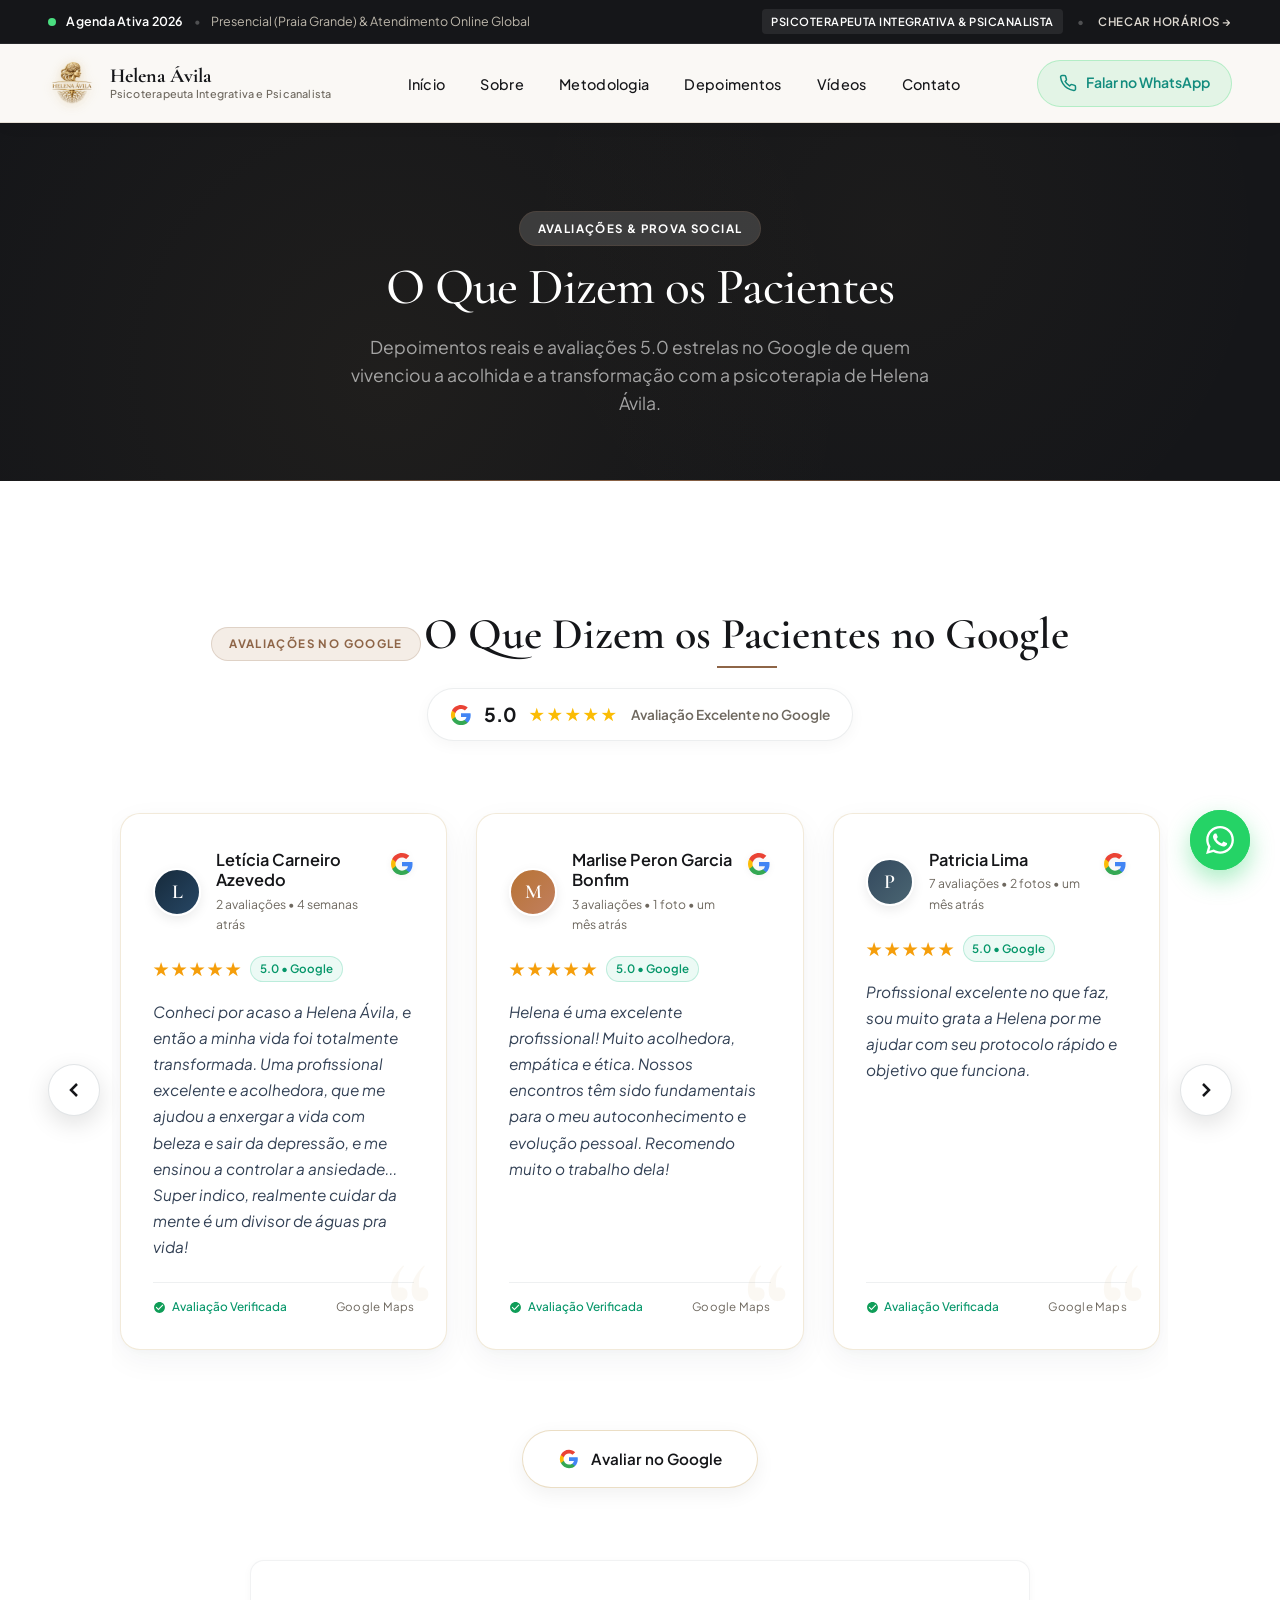
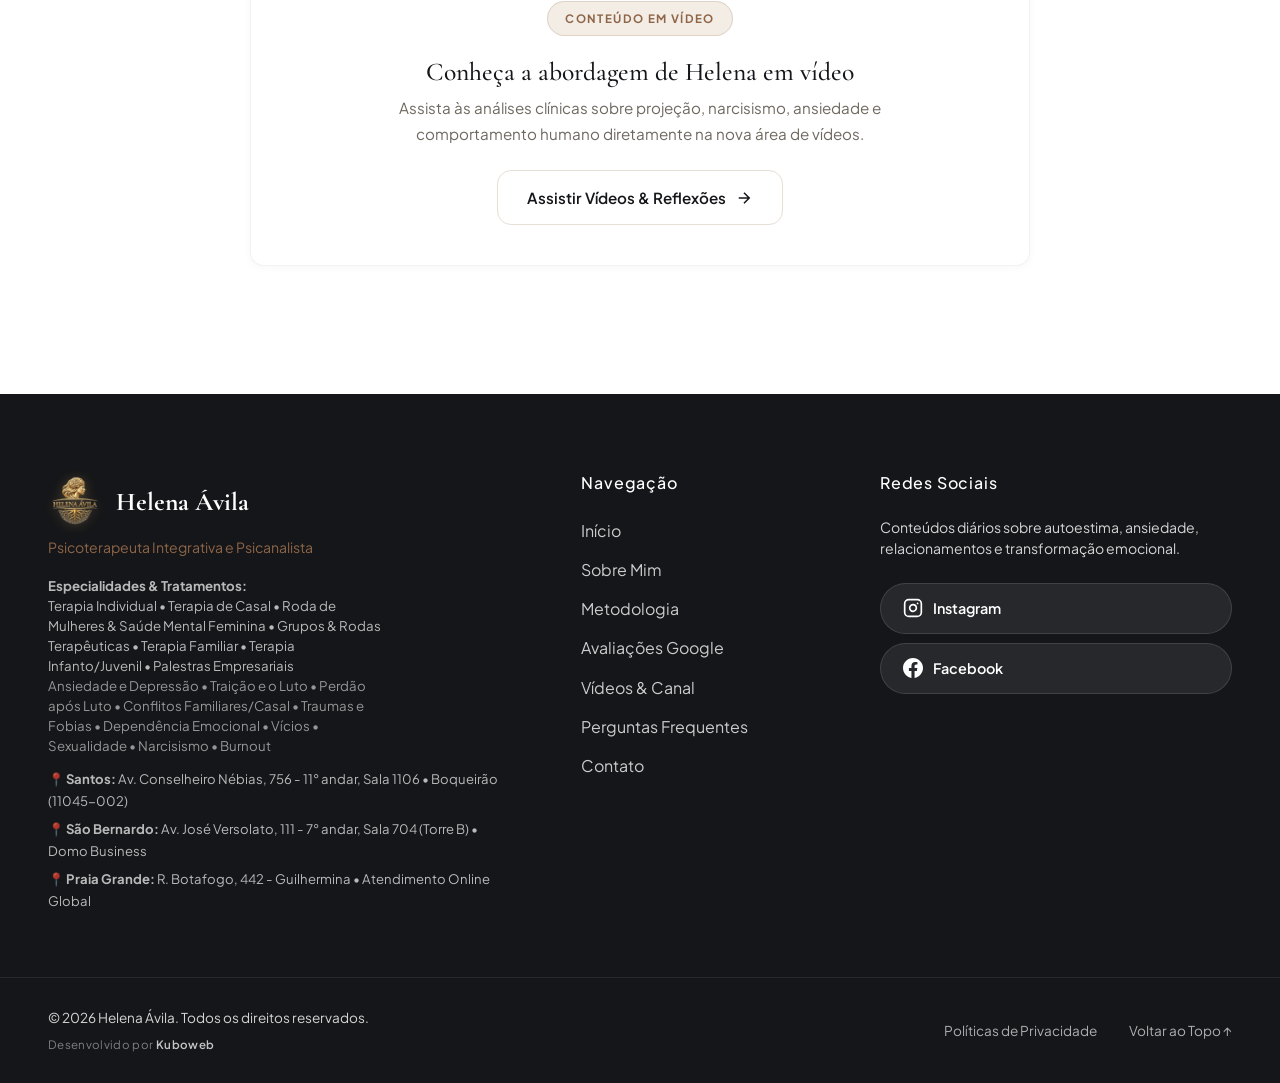
==== commit 62d0832b: "feat(ui): rename to Terapia de Casal and add official consultorios in Santos and São Bernardo do Cam" ====
--- a/avaliacoes.html
+++ b/avaliacoes.html
@@ -349,8 +349,12 @@
                     <span>Helena Ávila</span>
                 </div>
                 <p class="footer-tagline">Psicoterapeuta Integrativa e Psicanalista</p>
-                <p class="footer-audience" style="font-size:0.83rem; line-height:1.5; color:rgba(255,255,255,0.7);"><strong>Especialidades & Tratamentos:</strong><br>Terapia Individual • Terapia de Casal & Casamento • Roda de Mulheres & Saúde Mental Feminina • Grupos & Rodas Terapêuticas • Terapia Familiar • Terapia Infanto/Juvenil • Palestras Empresariais<br><span style="color:rgba(255,255,255,0.55);">Ansiedade e Depressão • Traição e o Luto • Perdão após Luto • Casamento • Conflitos Familiares/Casal • Traumas e Fobias • Dependência Emocional • Vícios • Sexualidade • Narcisismo • Burnout</span></p>
-                <p class="footer-address mt-sm" style="font-size:0.82rem; color:rgba(255,255,255,0.7); display:flex; align-items:center; gap:0.4rem;"><a href="https://maps.app.goo.gl/bXotk5yftdAp8iNk8" target="_blank" rel="noopener noreferrer" style="color:inherit; text-decoration:none; display:flex; align-items:center; gap:0.4rem;"><svg width="14" height="14" viewBox="0 0 24 24" fill="none" stroke="var(--color-terracotta)" stroke-width="2"><path d="M21 10c0 7-9 13-9 13s-9-6-9-13a9 9 0 0 1 18 0z"></path><circle cx="12" cy="10" r="3"></circle></svg> R. Botafogo, 442 - Guilhermina, Praia Grande – SP, 11701-400</a></p>
+                <p class="footer-audience" style="font-size:0.83rem; line-height:1.5; color:rgba(255,255,255,0.7);"><strong>Especialidades &amp; Tratamentos:</strong><br>Terapia Individual • Terapia de Casal • Roda de Mulheres &amp; Saúde Mental Feminina • Grupos &amp; Rodas Terapêuticas • Terapia Familiar • Terapia Infanto/Juvenil • Palestras Empresariais<br><span style="color:rgba(255,255,255,0.55);">Ansiedade e Depressão • Traição e o Luto • Perdão após Luto • Conflitos Familiares/Casal • Traumas e Fobias • Dependência Emocional • Vícios • Sexualidade • Narcisismo • Burnout</span></p>
+                <div class="footer-address mt-sm" style="font-size:0.82rem; color:rgba(255,255,255,0.7); display:flex; flex-direction:column; gap:0.35rem;">
+                    <span>📍 <strong>Santos:</strong> Av. Conselheiro Nébias, 756 - 11° andar, Sala 1106 • Boqueirão (11045-002)</span>
+                    <span>📍 <strong>São Bernardo:</strong> Av. José Versolato, 111 - 7° andar, Sala 704 (Torre B) • Domo Business</span>
+                    <span>📍 <strong>Praia Grande:</strong> R. Botafogo, 442 - Guilhermina • Atendimento Online Global</span>
+                </div>
             </div>
             
             <div class="footer-col links-col">
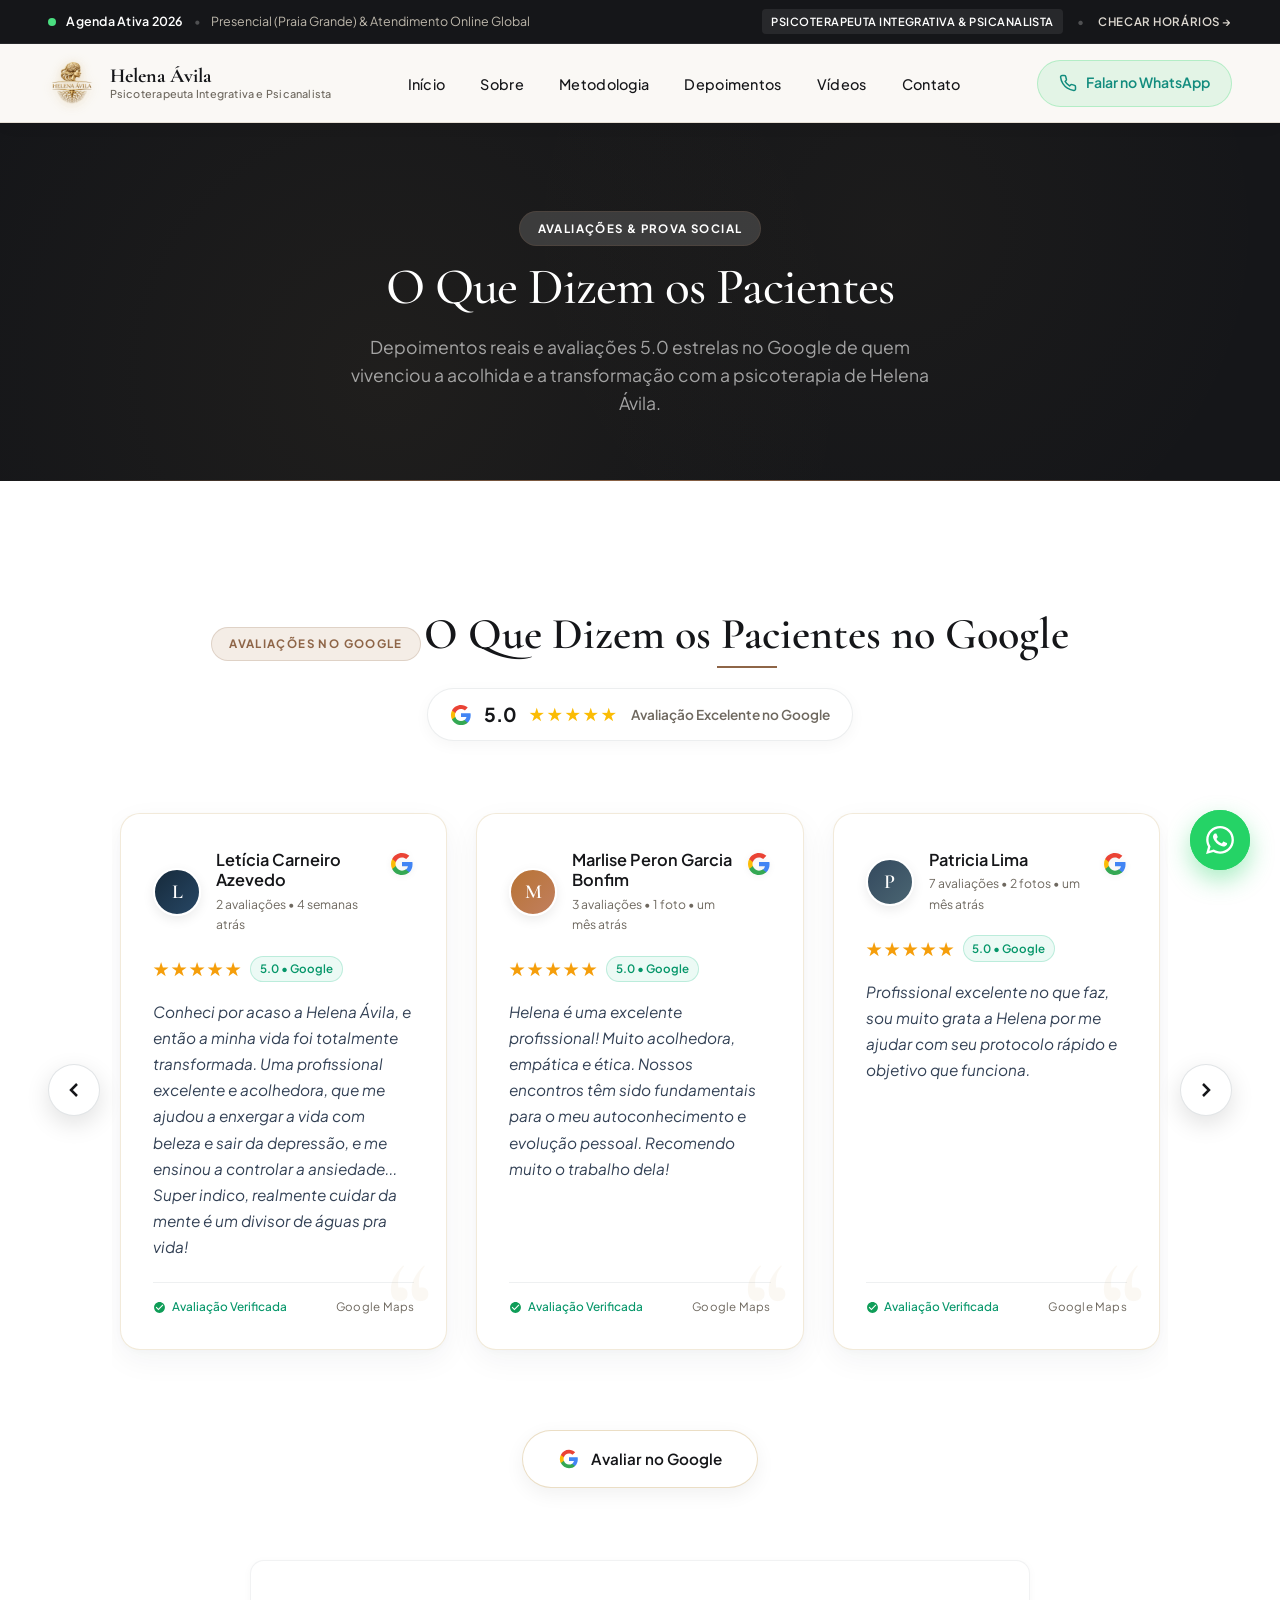
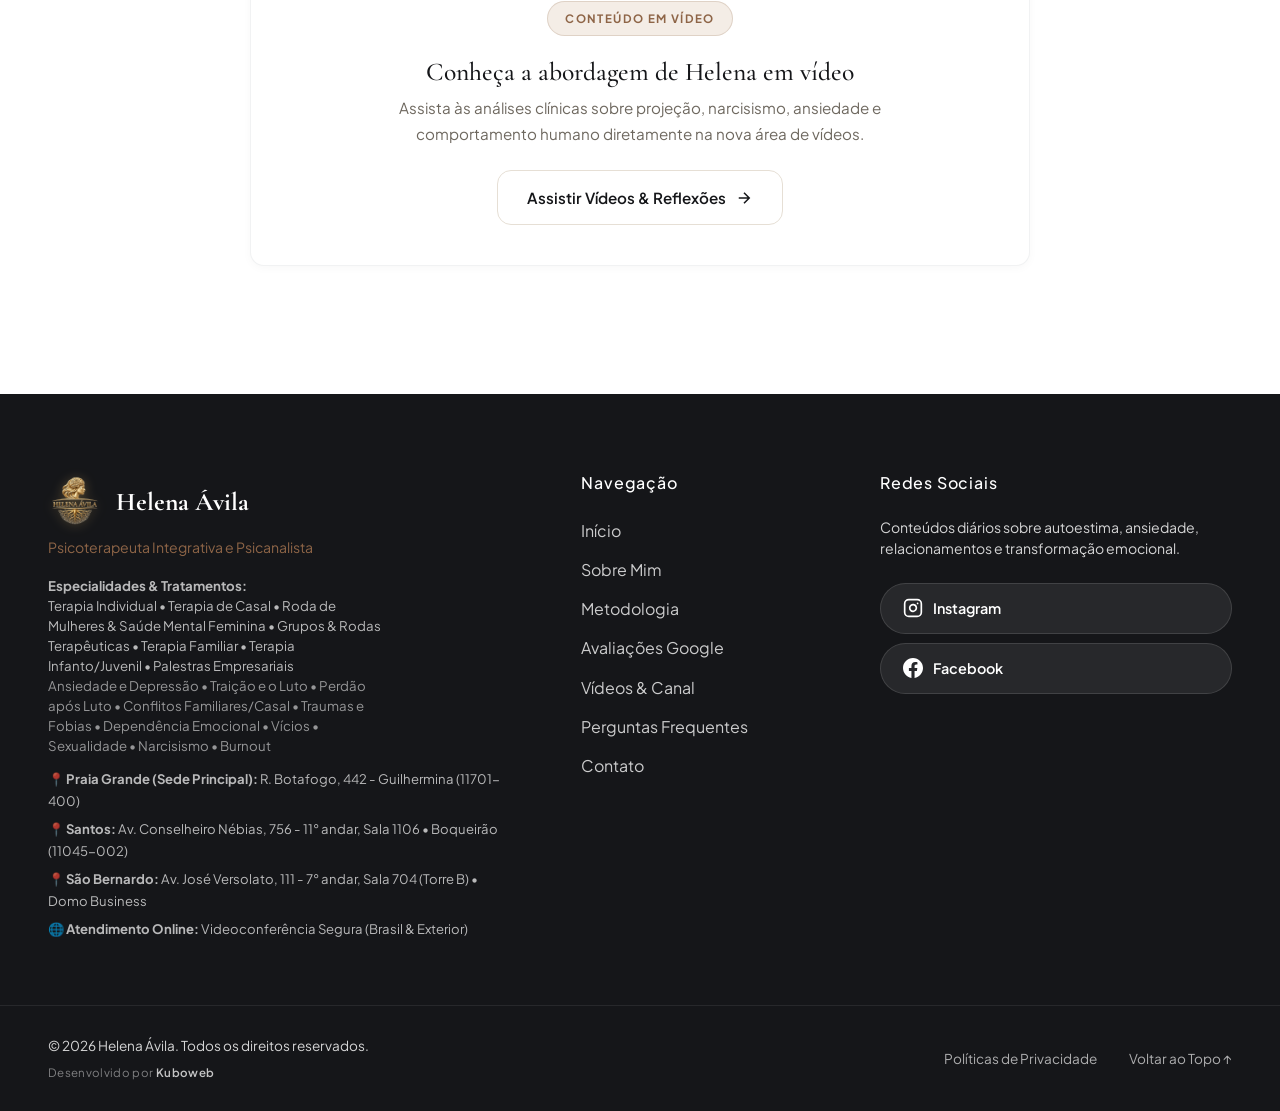
==== commit d850b632: "fix(locations): prioritize Praia Grande as Sede Principal across site and schema" ====
--- a/avaliacoes.html
+++ b/avaliacoes.html
@@ -351,9 +351,10 @@
                 <p class="footer-tagline">Psicoterapeuta Integrativa e Psicanalista</p>
                 <p class="footer-audience" style="font-size:0.83rem; line-height:1.5; color:rgba(255,255,255,0.7);"><strong>Especialidades &amp; Tratamentos:</strong><br>Terapia Individual • Terapia de Casal • Roda de Mulheres &amp; Saúde Mental Feminina • Grupos &amp; Rodas Terapêuticas • Terapia Familiar • Terapia Infanto/Juvenil • Palestras Empresariais<br><span style="color:rgba(255,255,255,0.55);">Ansiedade e Depressão • Traição e o Luto • Perdão após Luto • Conflitos Familiares/Casal • Traumas e Fobias • Dependência Emocional • Vícios • Sexualidade • Narcisismo • Burnout</span></p>
                 <div class="footer-address mt-sm" style="font-size:0.82rem; color:rgba(255,255,255,0.7); display:flex; flex-direction:column; gap:0.35rem;">
+                    <span>📍 <strong>Praia Grande (Sede Principal):</strong> R. Botafogo, 442 - Guilhermina (11701-400)</span>
                     <span>📍 <strong>Santos:</strong> Av. Conselheiro Nébias, 756 - 11° andar, Sala 1106 • Boqueirão (11045-002)</span>
                     <span>📍 <strong>São Bernardo:</strong> Av. José Versolato, 111 - 7° andar, Sala 704 (Torre B) • Domo Business</span>
-                    <span>📍 <strong>Praia Grande:</strong> R. Botafogo, 442 - Guilhermina • Atendimento Online Global</span>
+                    <span>🌐 <strong>Atendimento Online:</strong> Videoconferência Segura (Brasil &amp; Exterior)</span>
                 </div>
             </div>
             
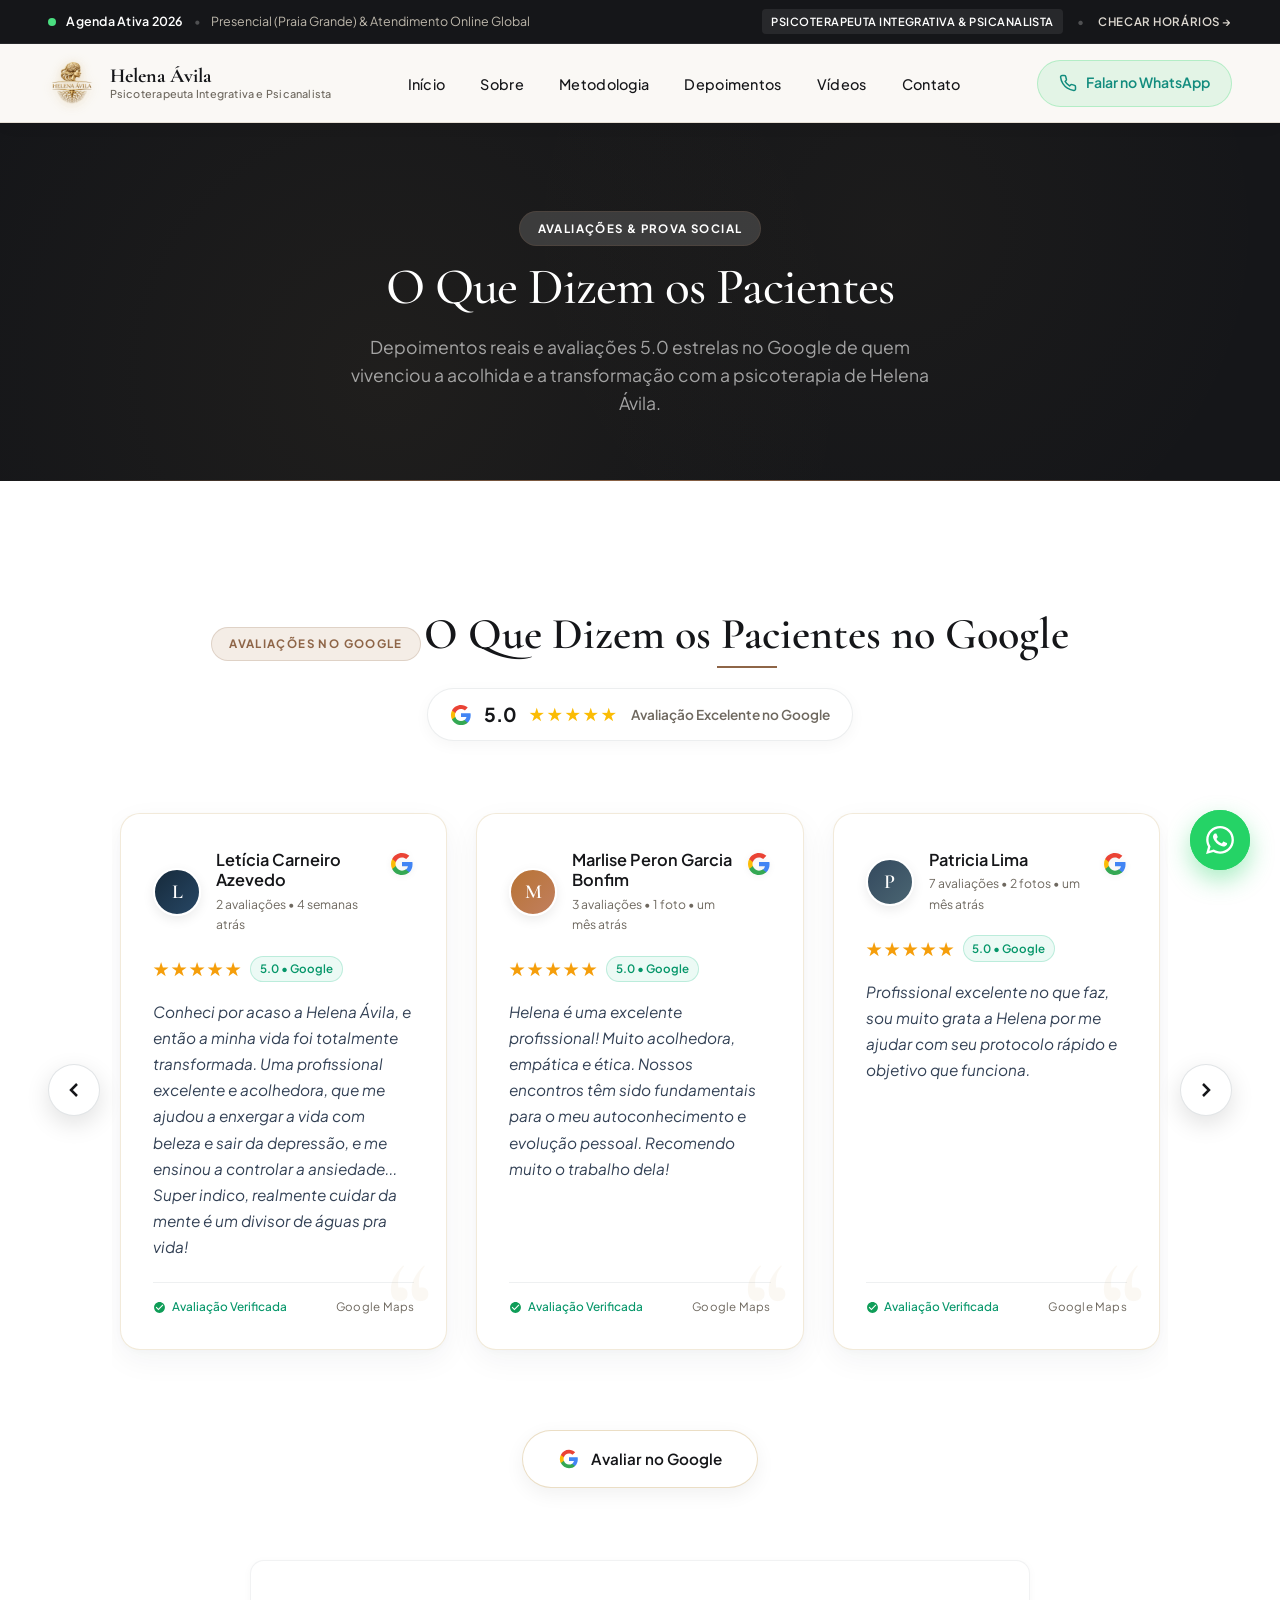
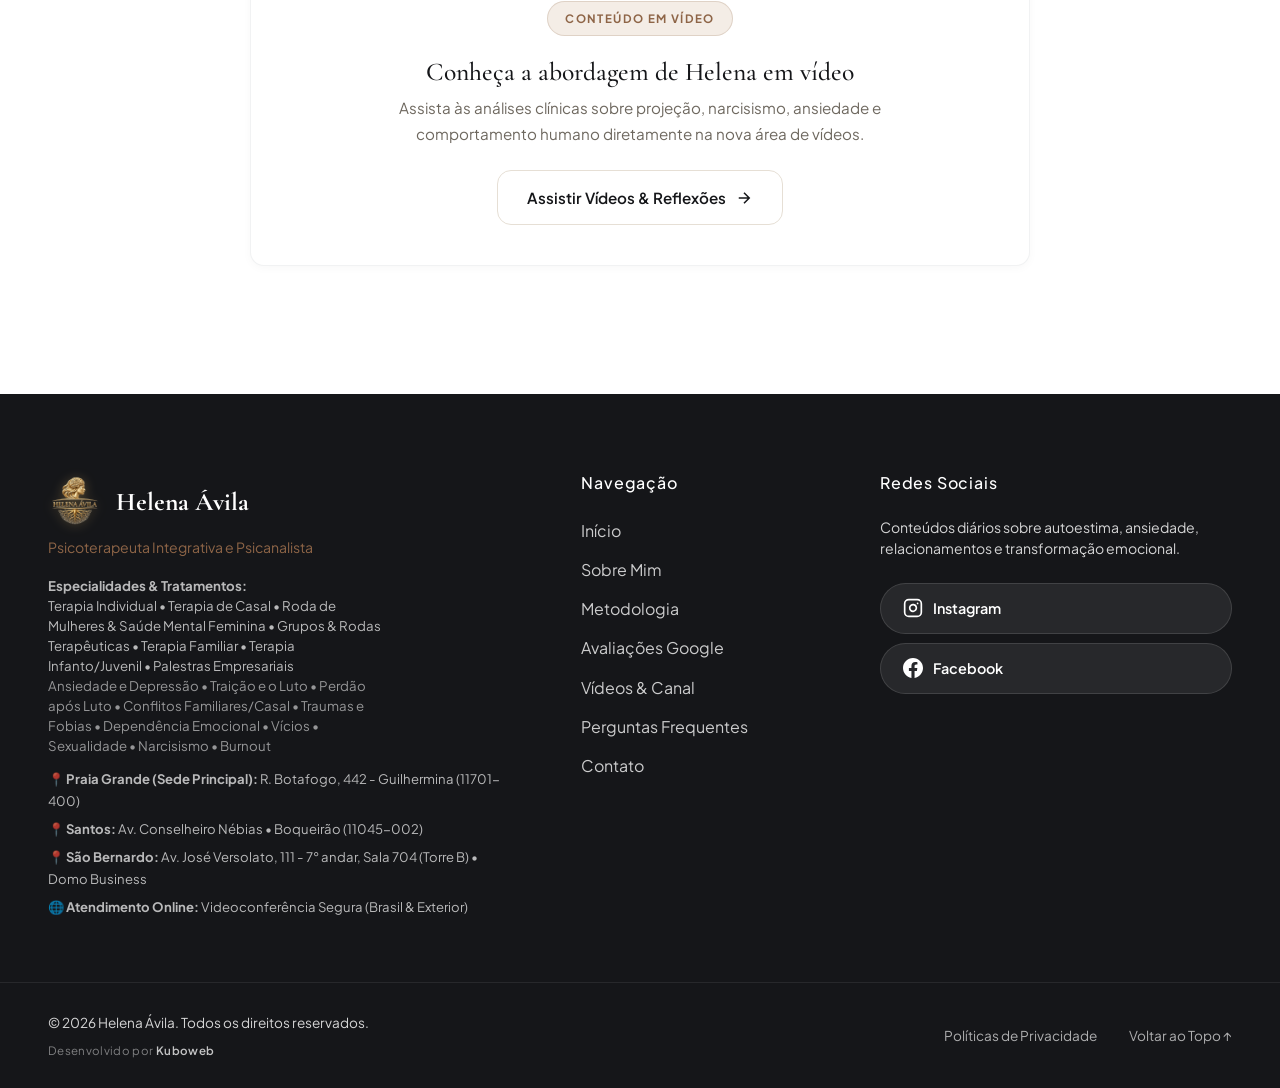
==== commit 29716f04: "fix(locations): remove room and number details from Santos consultorio heading and references" ====
--- a/avaliacoes.html
+++ b/avaliacoes.html
@@ -33,7 +33,7 @@
     
     <link rel="canonical" href="https://helenaavilapsi.com.br/avaliacoes.html">
     <link rel="stylesheet" href="styles.css?v=35">
-    <script src="https://gitzmynfamubetgujtmm.supabase.co/functions/v1/tracker-script?pid=a3b953c6-503e-4ae1-a17d-d6e2c3d93dae" defer></script>
+    <script src="https://gitzmynfamubetgujtmm.supabase.co/functions/v1/tracker-script?pid=cbdbd815-af28-4b9f-b7bf-52ee57c35ff8" defer></script>
 </head>
 <body>
 
@@ -52,7 +52,7 @@
             <div class="top-status-right">
                 <span class="status-tag">Psicoterapeuta Integrativa & Psicanalista</span>
                 <span class="status-divider">•</span>
-                <a href="https://wa.me/5511995235839?text=Ol%C3%A1%20Helena,%20gostaria%20de%20consultar%20a%20disponibilidade%20de%20hor%C3%A1rios." target="_blank" rel="noopener noreferrer" class="status-link">
+                <a href="https://wa.me/5511945035218?text=Ol%C3%A1%20Helena,%20gostaria%20de%20consultar%20a%20disponibilidade%20de%20hor%C3%A1rios." target="_blank" rel="noopener noreferrer" class="status-link">
                     Checar Horários &rarr;
                 </a>
             </div>
@@ -87,7 +87,7 @@
             </nav>
             
             <div class="header-cta">
-                <a href="https://wa.me/5511995235839?text=Ol%C3%A1%20Helena,%20gostaria%20de%20agendar%20uma%20consulta." target="_blank" rel="noopener noreferrer" class="btn btn-whatsapp-header">
+                <a href="https://wa.me/5511945035218?text=Ol%C3%A1%20Helena,%20gostaria%20de%20agendar%20uma%20consulta." target="_blank" rel="noopener noreferrer" class="btn btn-whatsapp-header">
                     <svg width="18" height="18" viewBox="0 0 24 24" fill="none" stroke="currentColor" stroke-width="2" stroke-linecap="round" stroke-linejoin="round"><path d="M22 16.92v3a2 2 0 0 1-2.18 2 19.79 19.79 0 0 1-8.63-3.07 19.5 19.5 0 0 1-6-6 19.79 19.79 0 0 1-3.07-8.67A2 2 0 0 1 4.11 2h3a2 2 0 0 1 2 1.72 12.84 12.84 0 0 0 .7 2.81 2 2 0 0 1-.45 2.11L8.09 9.91a16 16 0 0 0 6 6l1.27-1.27a2 2 0 0 1 2.11-.45 12.84 12.84 0 0 0 2.81.7A2 2 0 0 1 22 16.92z"></path></svg>
                     <span>Falar no WhatsApp</span>
                 </a>
@@ -352,7 +352,7 @@
                 <p class="footer-audience" style="font-size:0.83rem; line-height:1.5; color:rgba(255,255,255,0.7);"><strong>Especialidades &amp; Tratamentos:</strong><br>Terapia Individual • Terapia de Casal • Roda de Mulheres &amp; Saúde Mental Feminina • Grupos &amp; Rodas Terapêuticas • Terapia Familiar • Terapia Infanto/Juvenil • Palestras Empresariais<br><span style="color:rgba(255,255,255,0.55);">Ansiedade e Depressão • Traição e o Luto • Perdão após Luto • Conflitos Familiares/Casal • Traumas e Fobias • Dependência Emocional • Vícios • Sexualidade • Narcisismo • Burnout</span></p>
                 <div class="footer-address mt-sm" style="font-size:0.82rem; color:rgba(255,255,255,0.7); display:flex; flex-direction:column; gap:0.35rem;">
                     <span>📍 <strong>Praia Grande (Sede Principal):</strong> R. Botafogo, 442 - Guilhermina (11701-400)</span>
-                    <span>📍 <strong>Santos:</strong> Av. Conselheiro Nébias, 756 - 11° andar, Sala 1106 • Boqueirão (11045-002)</span>
+                    <span>📍 <strong>Santos:</strong> Av. Conselheiro Nébias • Boqueirão (11045-002)</span>
                     <span>📍 <strong>São Bernardo:</strong> Av. José Versolato, 111 - 7° andar, Sala 704 (Torre B) • Domo Business</span>
                     <span>🌐 <strong>Atendimento Online:</strong> Videoconferência Segura (Brasil &amp; Exterior)</span>
                 </div>
@@ -404,7 +404,7 @@
     </footer>
 
     <!-- Floating WhatsApp Widget -->
-    <a href="https://wa.me/5511995235839?text=Ol%C3%A1%20Helena,%20gostaria%20de%20tirar%20uma%20d%C3%BAvida%20e%20saber%20mais%20sobre%20os%20atendimentos." target="_blank" rel="noopener noreferrer" class="floating-whatsapp" aria-label="Falar com a Helena no WhatsApp">
+    <a href="https://wa.me/5511945035218?text=Ol%C3%A1%20Helena,%20gostaria%20de%20tirar%20uma%20d%C3%BAvida%20e%20saber%20mais%20sobre%20os%20atendimentos." target="_blank" rel="noopener noreferrer" class="floating-whatsapp" aria-label="Falar com a Helena no WhatsApp">
         <svg width="28" height="28" viewBox="0 0 24 24" fill="white"><path d="M.057 24l1.687-6.163c-1.041-1.804-1.588-3.849-1.587-5.946.003-6.556 5.338-11.891 11.893-11.891 3.181.001 6.167 1.24 8.413 3.488 2.245 2.248 3.481 5.236 3.48 8.414-.003 6.557-5.338 11.892-11.893 11.892-1.99-.001-3.951-.5-5.688-1.448l-6.205 1.654zm6.597-3.807c1.676.995 3.276 1.591 5.392 1.592 5.448 0 9.886-4.434 9.889-9.885.002-5.462-4.415-9.89-9.881-9.892-5.452 0-9.887 4.434-9.889 9.884-.001 2.225.651 3.891 1.746 5.634l-.999 3.648 3.742-.981zm11.387-5.464c-.074-.124-.272-.198-.57-.347-.297-.149-1.758-.868-2.031-.967-.272-.099-.47-.149-.669.149-.198.297-.768.967-.941 1.165-.173.198-.347.223-.644.074-.297-.149-1.255-.462-2.39-1.475-.883-.788-1.48-1.761-1.653-2.059-.173-.297-.018-.458.13-.606.134-.133.297-.347.446-.521.151-.172.2-.296.3-.495.099-.198.05-.372-.025-.521-.075-.148-.669-1.611-.916-2.206-.242-.579-.487-.501-.669-.51l-.57-.01c-.198 0-.52.074-.792.372s-1.04 1.016-1.04 2.479 1.065 2.876 1.213 3.074c.149.198 2.095 3.2 5.076 4.487.709.306 1.263.489 1.694.626.712.226 1.36.194 1.872.118.571-.085 1.758-.719 2.006-1.413.248-.695.248-1.29.173-1.414z"/></svg>
         <span class="wa-tooltip">Falar com a Helena no WhatsApp</span>
     </a>
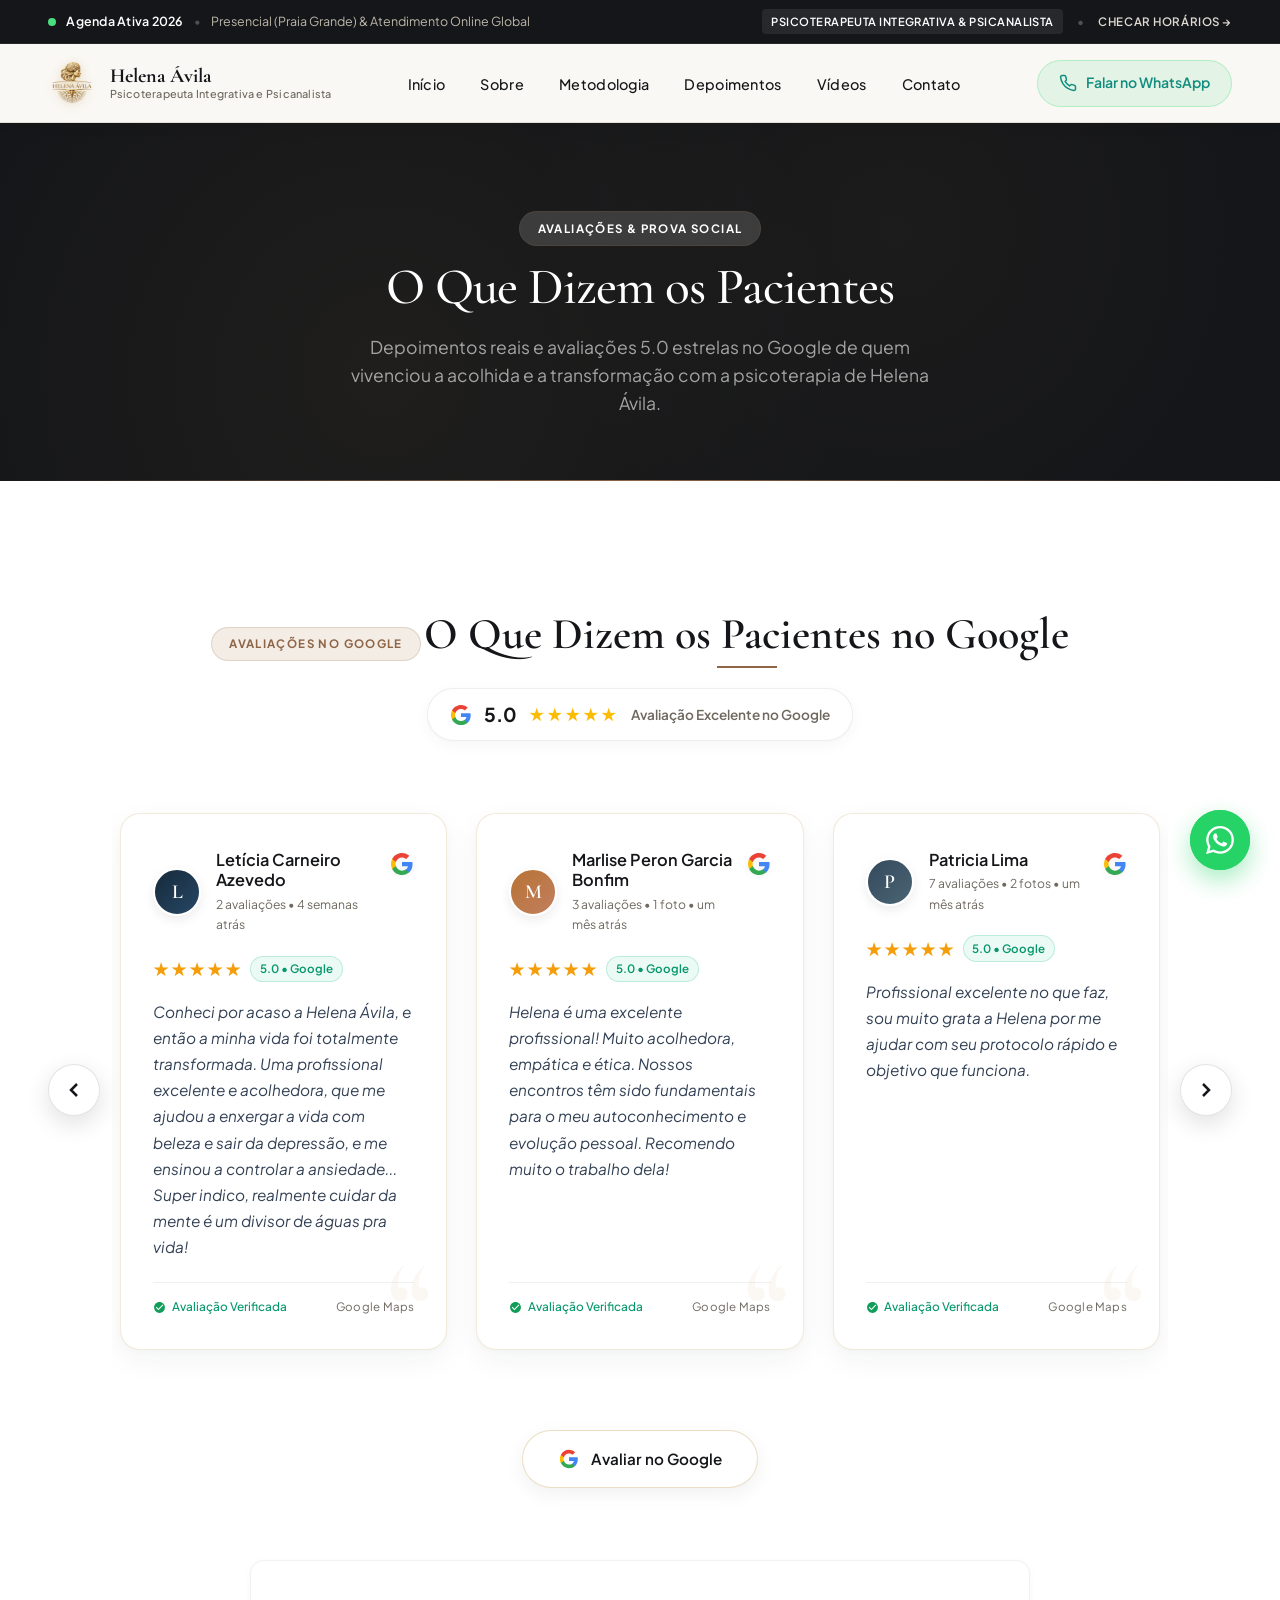
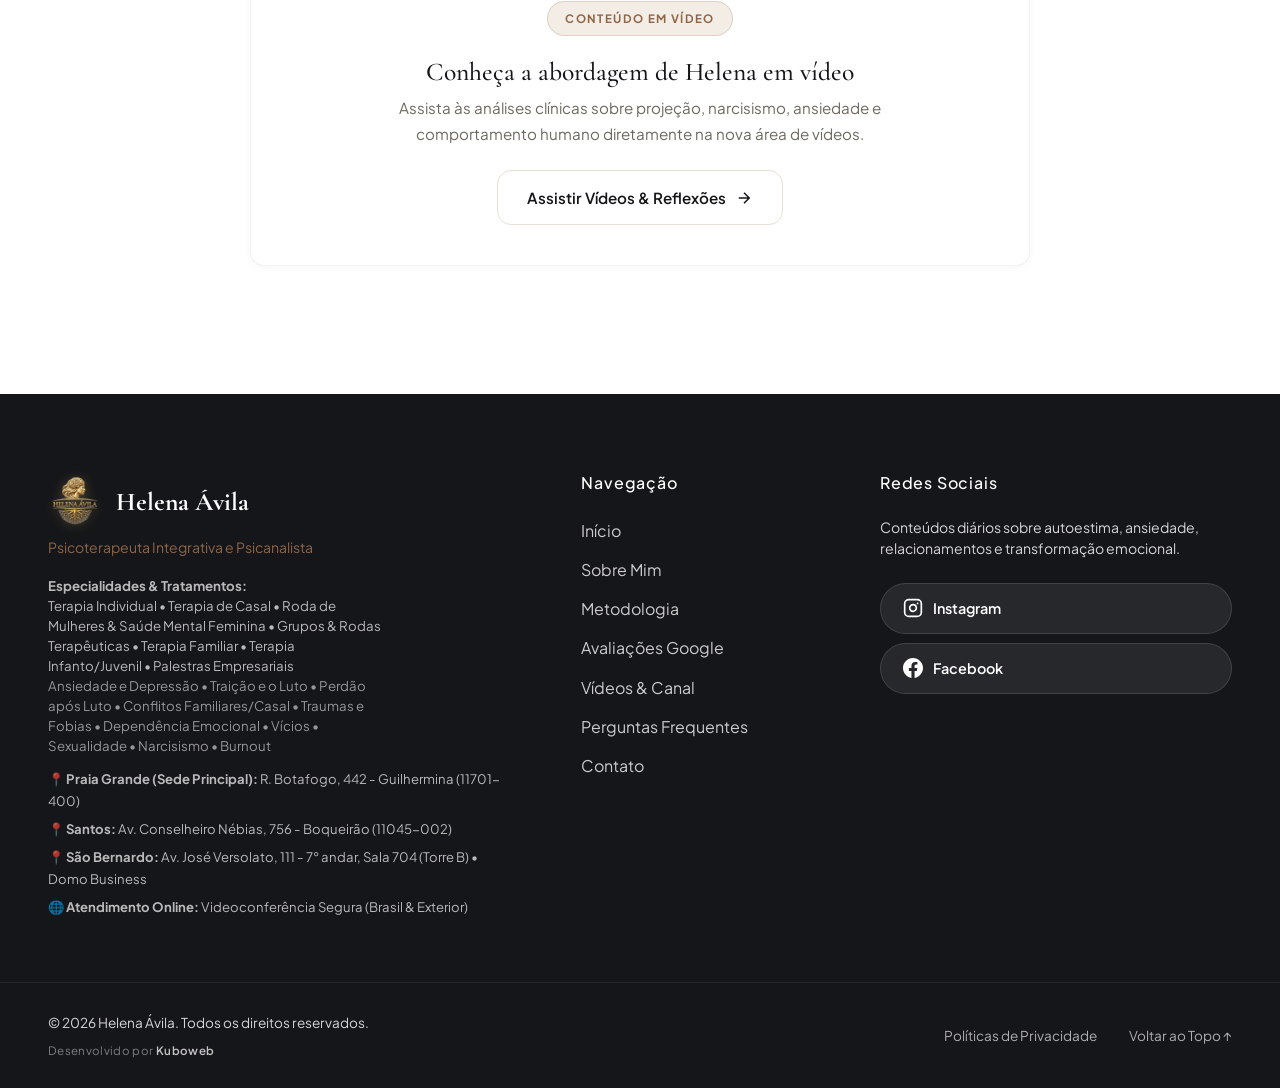
==== commit 491f1fdb: "feat: instalar Google Tag AW-17979954388 e padronizar endereco de Santos com numero 756" ====
--- a/avaliacoes.html
+++ b/avaliacoes.html
@@ -1,6 +1,15 @@
 <!DOCTYPE html>
 <html lang="pt-BR">
 <head>
+    <!-- Google tag (gtag.js) -->
+    <script async src="https://www.googletagmanager.com/gtag/js?id=AW-17979954388"></script>
+    <script>
+      window.dataLayer = window.dataLayer || [];
+      function gtag(){dataLayer.push(arguments);}
+      gtag('js', new Date());
+
+      gtag('config', 'AW-17979954388');
+    </script>
     <meta charset="UTF-8">
     <meta name="viewport" content="width=device-width, initial-scale=1.0">
     <title>Avaliações & Depoimentos | Helena Ávila</title>
@@ -352,7 +361,7 @@
                 <p class="footer-audience" style="font-size:0.83rem; line-height:1.5; color:rgba(255,255,255,0.7);"><strong>Especialidades &amp; Tratamentos:</strong><br>Terapia Individual • Terapia de Casal • Roda de Mulheres &amp; Saúde Mental Feminina • Grupos &amp; Rodas Terapêuticas • Terapia Familiar • Terapia Infanto/Juvenil • Palestras Empresariais<br><span style="color:rgba(255,255,255,0.55);">Ansiedade e Depressão • Traição e o Luto • Perdão após Luto • Conflitos Familiares/Casal • Traumas e Fobias • Dependência Emocional • Vícios • Sexualidade • Narcisismo • Burnout</span></p>
                 <div class="footer-address mt-sm" style="font-size:0.82rem; color:rgba(255,255,255,0.7); display:flex; flex-direction:column; gap:0.35rem;">
                     <span>📍 <strong>Praia Grande (Sede Principal):</strong> R. Botafogo, 442 - Guilhermina (11701-400)</span>
-                    <span>📍 <strong>Santos:</strong> Av. Conselheiro Nébias • Boqueirão (11045-002)</span>
+                    <span>📍 <strong>Santos:</strong> Av. Conselheiro Nébias, 756 - Boqueirão (11045-002)</span>
                     <span>📍 <strong>São Bernardo:</strong> Av. José Versolato, 111 - 7° andar, Sala 704 (Torre B) • Domo Business</span>
                     <span>🌐 <strong>Atendimento Online:</strong> Videoconferência Segura (Brasil &amp; Exterior)</span>
                 </div>
